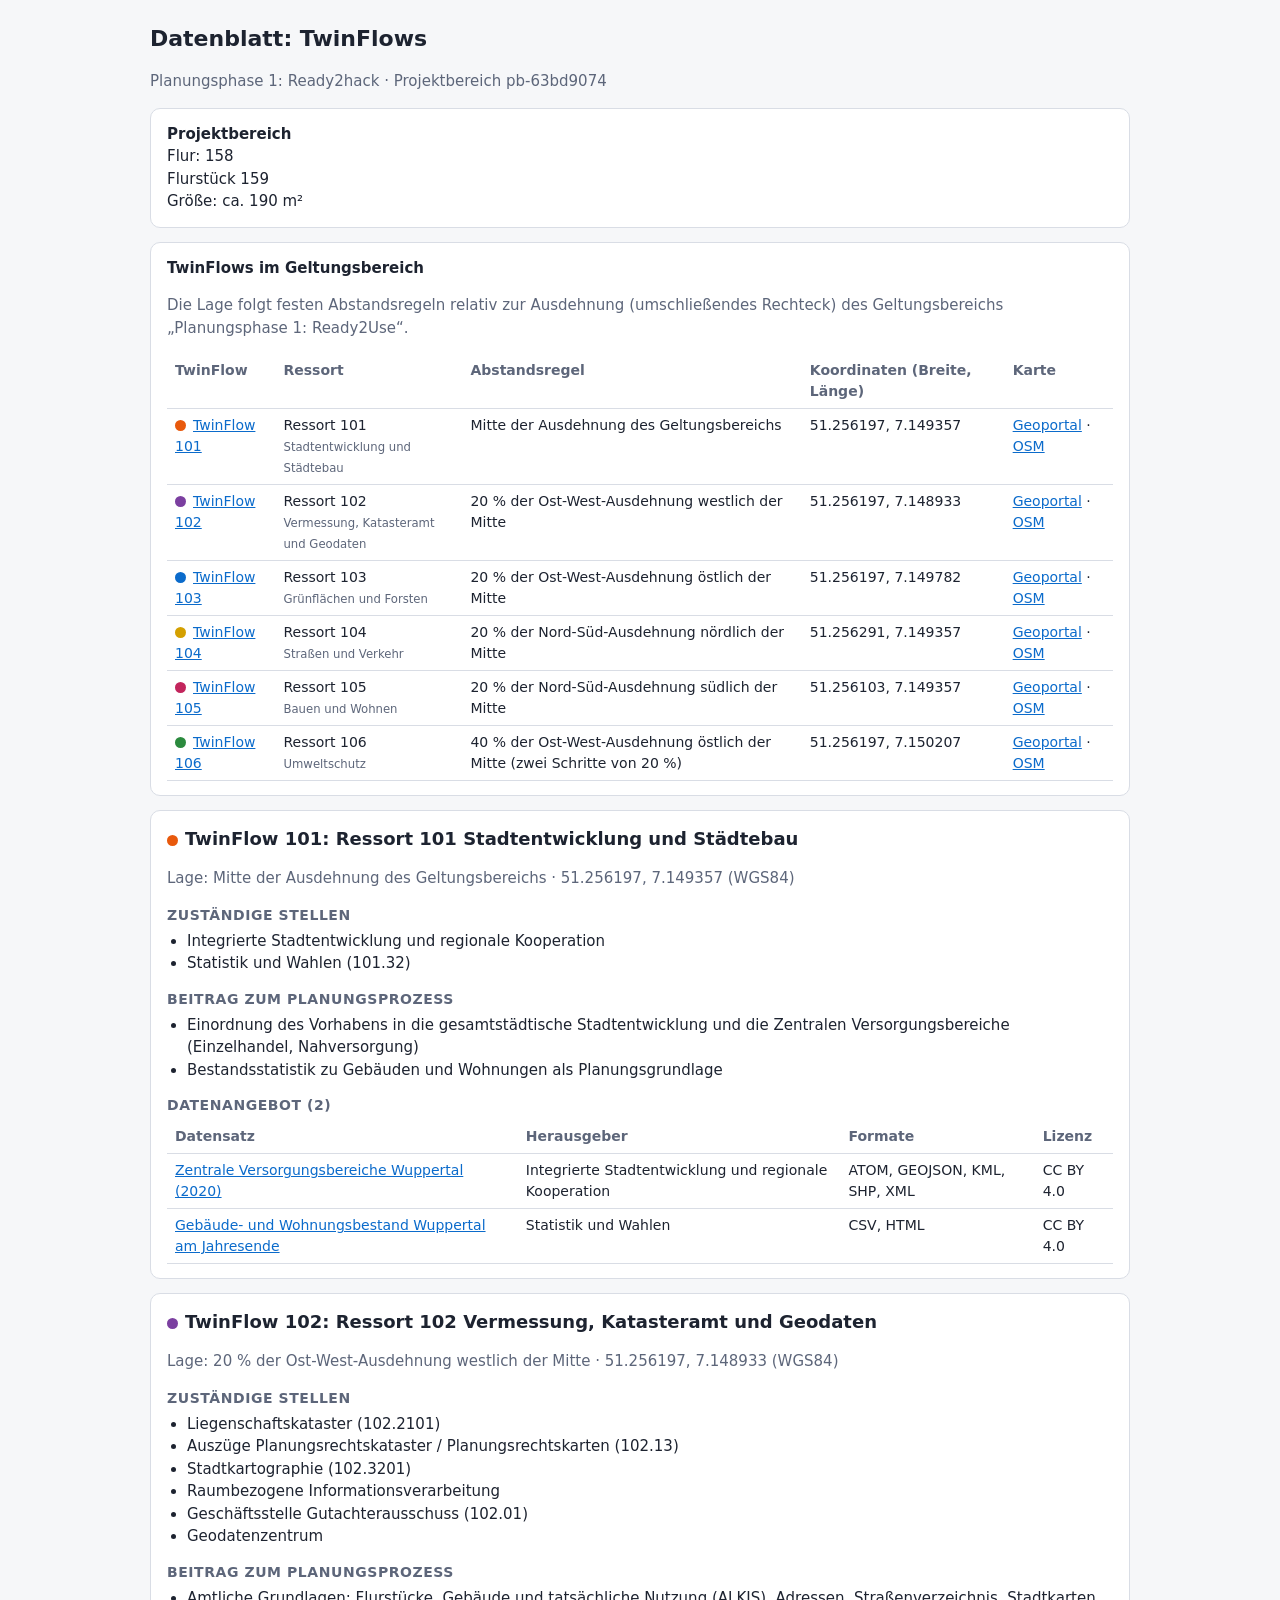
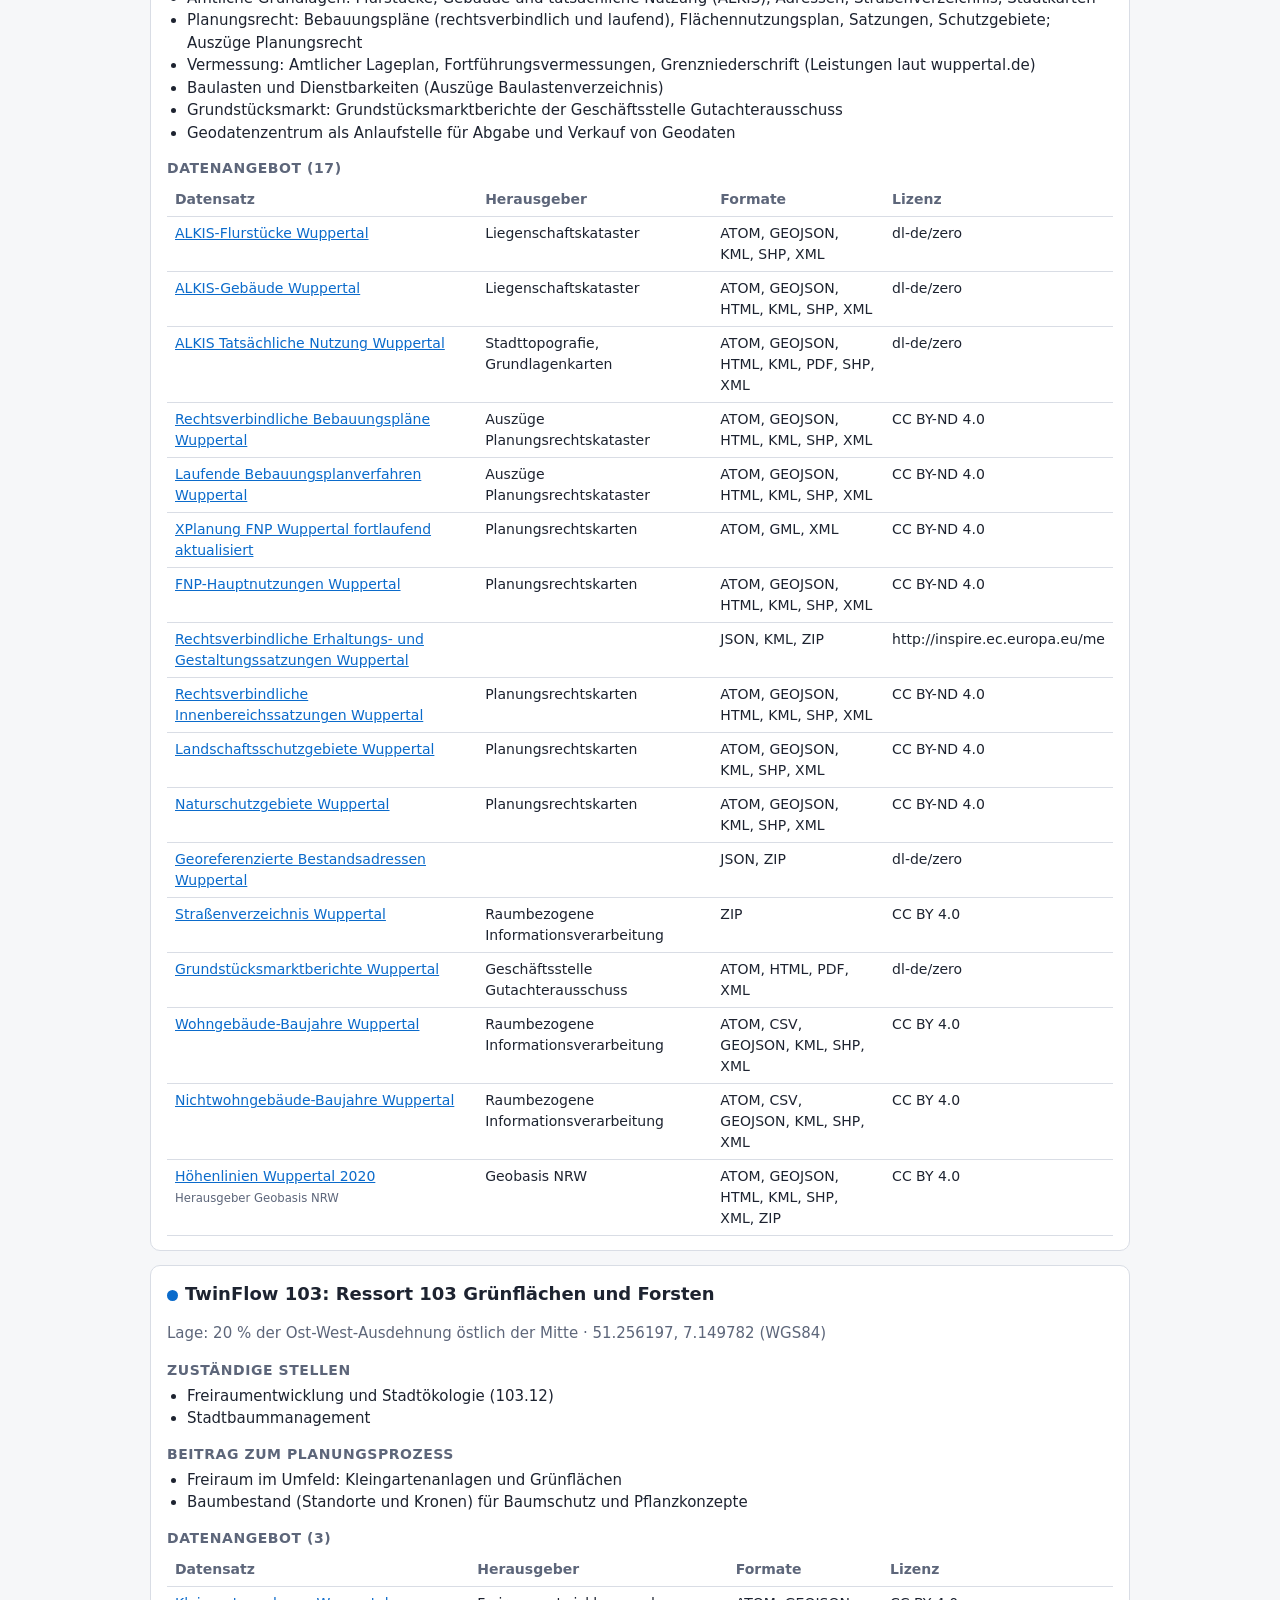
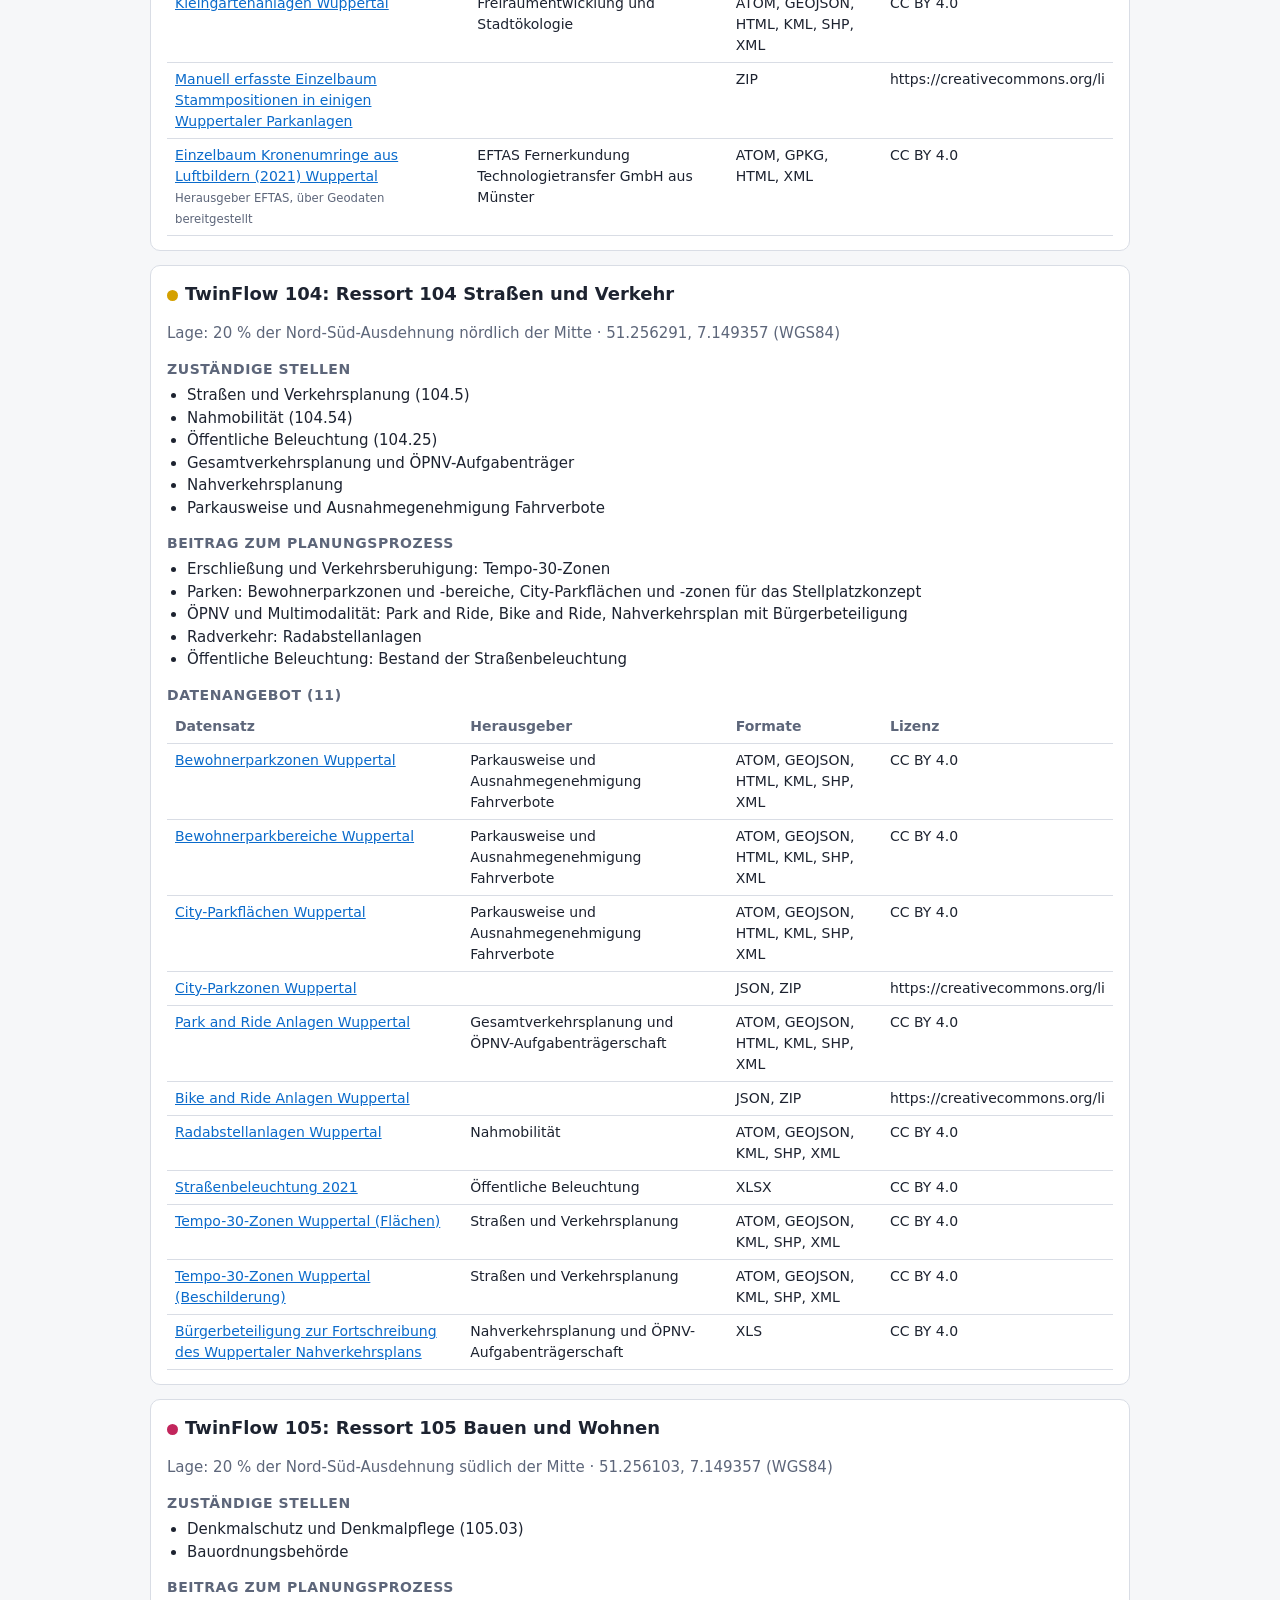
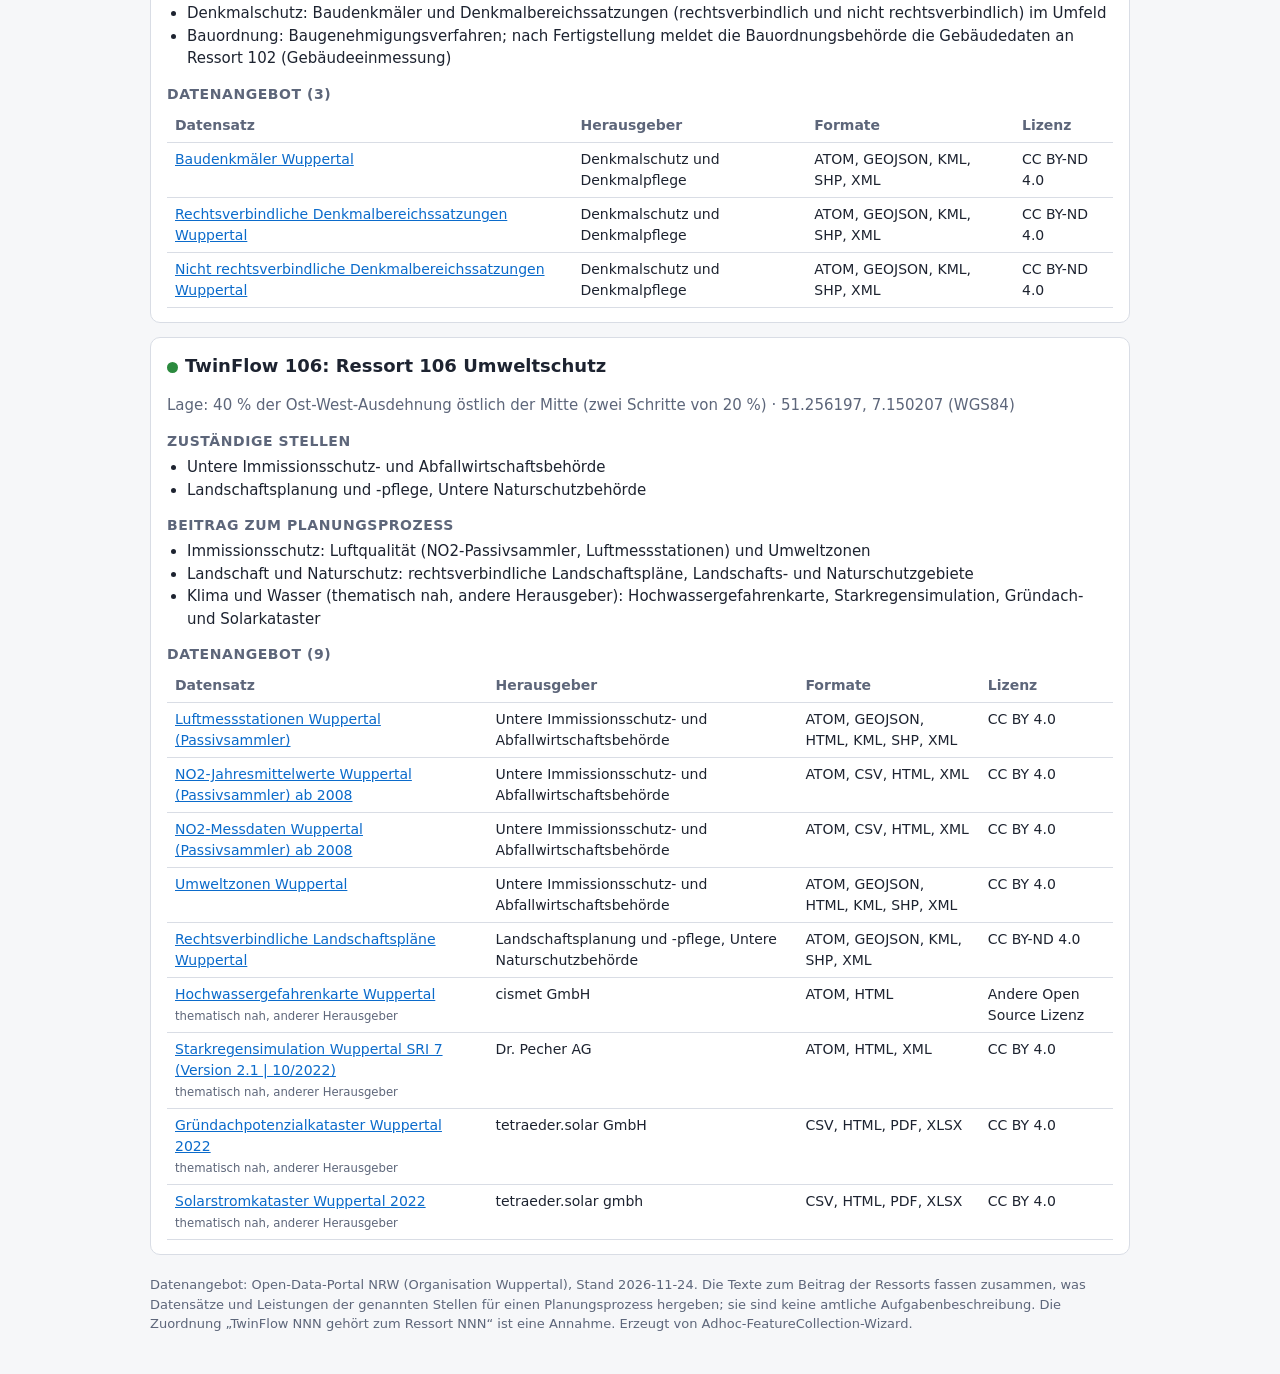
==== published/twinflow-datenblatt.html @ dcfb61fe "Publish Projektbereich (Planungsphase 0 + 1) – Test" ====
<!doctype html>
<html lang="de"><head><meta charset="utf-8"><meta name="viewport" content="width=device-width, initial-scale=1">
<title>Datenblatt TwinFlow</title>
<style>
:root{--bg:#f6f7f9;--fg:#1d2330;--muted:#5d667a;--card:#fff;--line:#d9dde5;--accent:#0b6bcb}
@media (prefers-color-scheme:dark){:root{--bg:#14171d;--fg:#e8ebf1;--muted:#9aa3b5;--card:#1d222b;--line:#2c3240;--accent:#4c9aff}}
body{margin:0;background:var(--bg);color:var(--fg);font:15px/1.5 system-ui,sans-serif}
main{max-width:980px;margin:0 auto;padding:18px 16px 40px}
h1{font-size:22px;margin:.2em 0}h2{font-size:18px;margin:0 0 4px}h3{font-size:14px;margin:14px 0 4px;color:var(--muted);text-transform:uppercase;letter-spacing:.04em}
a{color:var(--accent)}section,.card{background:var(--card);border:1px solid var(--line);border-radius:10px;padding:14px 16px;margin:14px 0}
table{border-collapse:collapse;width:100%}th,td{text-align:left;vertical-align:top;padding:6px 8px;border-bottom:1px solid var(--line);font-size:14px}
th{color:var(--muted);font-weight:600}.num{font-variant-numeric:tabular-nums;white-space:nowrap}.meta,small{color:var(--muted)}
.dot{display:inline-block;width:11px;height:11px;border-radius:50%;margin-right:7px;vertical-align:-1px}
ul{margin:4px 0;padding-left:20px}footer{color:var(--muted);font-size:13px;margin-top:20px}
@media print{body{background:#fff;color:#000}section,.card{break-inside:avoid}}
</style></head><body><main>
<h1>Datenblatt: TwinFlows</h1>
<p class="meta">Planungsphase 1: Ready2hack · Projektbereich pb-63bd9074</p>
<div class="card"><b>Projektbereich</b><br>Flur: 158<br>Flurstück 159<br>Größe: ca. 190 m²</div>
<div class="card"><b>TwinFlows im Geltungsbereich</b>
<p class="meta">Die Lage folgt festen Abstandsregeln relativ zur Ausdehnung (umschließendes Rechteck) des Geltungsbereichs „Planungsphase 1: Ready2Use“.</p>
<div style="overflow:auto"><table><thead><tr><th>TwinFlow</th><th>Ressort</th><th>Abstandsregel</th><th>Koordinaten (Breite, Länge)</th><th>Karte</th></tr></thead><tbody>
      <tr><td><span class="dot" style="background:#e8590c"></span><a href="#twinflow-101">TwinFlow 101</a></td>
      <td>Ressort 101<br><small>Stadtentwicklung und Städtebau</small></td><td>Mitte der Ausdehnung des Geltungsbereichs</td>
      <td class="num">51.256197, 7.149357</td>
      <td><a href="https://digital-twin-wuppertal-live.github.io/geoportal/#/?lat=51.256197&lng=7.149357&zoom=20">Geoportal</a> · <a href="https://www.openstreetmap.org/?mlat=51.256197&mlon=7.149357#map=19/51.256197/7.149357">OSM</a></td></tr>
      <tr><td><span class="dot" style="background:#7b3fa0"></span><a href="#twinflow-102">TwinFlow 102</a></td>
      <td>Ressort 102<br><small>Vermessung, Katasteramt und Geodaten</small></td><td>20 % der Ost-West-Ausdehnung westlich der Mitte</td>
      <td class="num">51.256197, 7.148933</td>
      <td><a href="https://digital-twin-wuppertal-live.github.io/geoportal/#/?lat=51.256197&lng=7.148933&zoom=20">Geoportal</a> · <a href="https://www.openstreetmap.org/?mlat=51.256197&mlon=7.148933#map=19/51.256197/7.148933">OSM</a></td></tr>
      <tr><td><span class="dot" style="background:#0b6bcb"></span><a href="#twinflow-103">TwinFlow 103</a></td>
      <td>Ressort 103<br><small>Grünflächen und Forsten</small></td><td>20 % der Ost-West-Ausdehnung östlich der Mitte</td>
      <td class="num">51.256197, 7.149782</td>
      <td><a href="https://digital-twin-wuppertal-live.github.io/geoportal/#/?lat=51.256197&lng=7.149782&zoom=20">Geoportal</a> · <a href="https://www.openstreetmap.org/?mlat=51.256197&mlon=7.149782#map=19/51.256197/7.149782">OSM</a></td></tr>
      <tr><td><span class="dot" style="background:#d4a000"></span><a href="#twinflow-104">TwinFlow 104</a></td>
      <td>Ressort 104<br><small>Straßen und Verkehr</small></td><td>20 % der Nord-Süd-Ausdehnung nördlich der Mitte</td>
      <td class="num">51.256291, 7.149357</td>
      <td><a href="https://digital-twin-wuppertal-live.github.io/geoportal/#/?lat=51.256291&lng=7.149357&zoom=20">Geoportal</a> · <a href="https://www.openstreetmap.org/?mlat=51.256291&mlon=7.149357#map=19/51.256291/7.149357">OSM</a></td></tr>
      <tr><td><span class="dot" style="background:#c2255c"></span><a href="#twinflow-105">TwinFlow 105</a></td>
      <td>Ressort 105<br><small>Bauen und Wohnen</small></td><td>20 % der Nord-Süd-Ausdehnung südlich der Mitte</td>
      <td class="num">51.256103, 7.149357</td>
      <td><a href="https://digital-twin-wuppertal-live.github.io/geoportal/#/?lat=51.256103&lng=7.149357&zoom=20">Geoportal</a> · <a href="https://www.openstreetmap.org/?mlat=51.256103&mlon=7.149357#map=19/51.256103/7.149357">OSM</a></td></tr>
      <tr><td><span class="dot" style="background:#2b8a3e"></span><a href="#twinflow-106">TwinFlow 106</a></td>
      <td>Ressort 106<br><small>Umweltschutz</small></td><td>40 % der Ost-West-Ausdehnung östlich der Mitte (zwei Schritte von 20 %)</td>
      <td class="num">51.256197, 7.150207</td>
      <td><a href="https://digital-twin-wuppertal-live.github.io/geoportal/#/?lat=51.256197&lng=7.150207&zoom=20">Geoportal</a> · <a href="https://www.openstreetmap.org/?mlat=51.256197&mlon=7.150207#map=19/51.256197/7.150207">OSM</a></td></tr></tbody></table></div></div>

      <section id="twinflow-101">
        <h2><span class="dot" style="background:#e8590c"></span>TwinFlow 101: Ressort 101 Stadtentwicklung und Städtebau</h2>
        <p class="meta">Lage: Mitte der Ausdehnung des Geltungsbereichs · 51.256197, 7.149357 (WGS84)</p>
        <h3>Zuständige Stellen</h3>
        <ul><li>Integrierte Stadtentwicklung und regionale Kooperation</li><li>Statistik und Wahlen (101.32)</li></ul>
        <h3>Beitrag zum Planungsprozess</h3>
        <ul><li>Einordnung des Vorhabens in die gesamtstädtische Stadtentwicklung und die Zentralen Versorgungsbereiche (Einzelhandel, Nahversorgung)</li><li>Bestandsstatistik zu Gebäuden und Wohnungen als Planungsgrundlage</li></ul>
        <h3>Datenangebot (2)</h3>
        <table class="daten"><thead><tr><th>Datensatz</th><th>Herausgeber</th><th>Formate</th><th>Lizenz</th></tr></thead><tbody>
          <tr><td><a href="https://ckan.open.nrw.de/dataset/zentrale-versorgungsbereiche-wuppertal-2020-w">Zentrale Versorgungsbereiche Wuppertal (2020)</a></td>
          <td>Integrierte Stadtentwicklung und regionale Kooperation</td><td>ATOM, GEOJSON, KML, SHP, XML</td><td>CC BY 4.0</td></tr>
          <tr><td><a href="https://ckan.open.nrw.de/dataset/gebaude-und-wohnungsbestand-wuppertal-am-jahresende-w">Gebäude- und Wohnungsbestand Wuppertal am Jahresende</a></td>
          <td>Statistik und Wahlen</td><td>CSV, HTML</td><td>CC BY 4.0</td></tr></tbody></table>
      </section>
      <section id="twinflow-102">
        <h2><span class="dot" style="background:#7b3fa0"></span>TwinFlow 102: Ressort 102 Vermessung, Katasteramt und Geodaten</h2>
        <p class="meta">Lage: 20 % der Ost-West-Ausdehnung westlich der Mitte · 51.256197, 7.148933 (WGS84)</p>
        <h3>Zuständige Stellen</h3>
        <ul><li>Liegenschaftskataster (102.2101)</li><li>Auszüge Planungsrechtskataster / Planungsrechtskarten (102.13)</li><li>Stadtkartographie (102.3201)</li><li>Raumbezogene Informationsverarbeitung</li><li>Geschäftsstelle Gutachterausschuss (102.01)</li><li>Geodatenzentrum</li></ul>
        <h3>Beitrag zum Planungsprozess</h3>
        <ul><li>Amtliche Grundlagen: Flurstücke, Gebäude und tatsächliche Nutzung (ALKIS), Adressen, Straßenverzeichnis, Stadtkarten</li><li>Planungsrecht: Bebauungspläne (rechtsverbindlich und laufend), Flächennutzungsplan, Satzungen, Schutzgebiete; Auszüge Planungsrecht</li><li>Vermessung: Amtlicher Lageplan, Fortführungsvermessungen, Grenzniederschrift (Leistungen laut wuppertal.de)</li><li>Baulasten und Dienstbarkeiten (Auszüge Baulastenverzeichnis)</li><li>Grundstücksmarkt: Grundstücksmarktberichte der Geschäftsstelle Gutachterausschuss</li><li>Geodatenzentrum als Anlaufstelle für Abgabe und Verkauf von Geodaten</li></ul>
        <h3>Datenangebot (17)</h3>
        <table class="daten"><thead><tr><th>Datensatz</th><th>Herausgeber</th><th>Formate</th><th>Lizenz</th></tr></thead><tbody>
          <tr><td><a href="https://ckan.open.nrw.de/dataset/alkis-flurstucke-wuppertal-w">ALKIS-Flurstücke Wuppertal</a></td>
          <td>Liegenschaftskataster</td><td>ATOM, GEOJSON, KML, SHP, XML</td><td>dl-de/zero</td></tr>
          <tr><td><a href="https://ckan.open.nrw.de/dataset/alkis-gebaude-wuppertal-w">ALKIS-Gebäude Wuppertal</a></td>
          <td>Liegenschaftskataster</td><td>ATOM, GEOJSON, HTML, KML, SHP, XML</td><td>dl-de/zero</td></tr>
          <tr><td><a href="https://ckan.open.nrw.de/dataset/alkis-tatsachliche-nutzung-wuppertal-w">ALKIS Tatsächliche Nutzung Wuppertal</a></td>
          <td>Stadttopografie, Grundlagenkarten</td><td>ATOM, GEOJSON, HTML, KML, PDF, SHP, XML</td><td>dl-de/zero</td></tr>
          <tr><td><a href="https://ckan.open.nrw.de/dataset/rechtsverbindliche-bebauungsplane-wuppertal-w">Rechtsverbindliche Bebauungspläne Wuppertal</a></td>
          <td>Auszüge Planungsrechtskataster</td><td>ATOM, GEOJSON, HTML, KML, SHP, XML</td><td>CC BY-ND 4.0</td></tr>
          <tr><td><a href="https://ckan.open.nrw.de/dataset/laufende-bebauungsplanverfahren-wuppertal-w">Laufende Bebauungsplanverfahren Wuppertal</a></td>
          <td>Auszüge Planungsrechtskataster</td><td>ATOM, GEOJSON, HTML, KML, SHP, XML</td><td>CC BY-ND 4.0</td></tr>
          <tr><td><a href="https://ckan.open.nrw.de/dataset/xplanung-fnp-wuppertal-fortlaufend-aktualisiert-w">XPlanung FNP Wuppertal fortlaufend aktualisiert</a></td>
          <td>Planungsrechtskarten</td><td>ATOM, GML, XML</td><td>CC BY-ND 4.0</td></tr>
          <tr><td><a href="https://ckan.open.nrw.de/dataset/fnp-hauptnutzungen-wuppertal-w">FNP-Hauptnutzungen Wuppertal</a></td>
          <td>Planungsrechtskarten</td><td>ATOM, GEOJSON, HTML, KML, SHP, XML</td><td>CC BY-ND 4.0</td></tr>
          <tr><td><a href="https://ckan.open.nrw.de/dataset/a0547842-2897-4f32-bdbc-2af4051c748b">Rechtsverbindliche Erhaltungs- und Gestaltungssatzungen Wuppertal</a></td>
          <td></td><td>JSON, KML, ZIP</td><td>http://inspire.ec.europa.eu/me</td></tr>
          <tr><td><a href="https://ckan.open.nrw.de/dataset/rechtsverbindliche-innenbereichssatzungen-wuppertal-w">Rechtsverbindliche Innenbereichssatzungen Wuppertal</a></td>
          <td>Planungsrechtskarten</td><td>ATOM, GEOJSON, HTML, KML, SHP, XML</td><td>CC BY-ND 4.0</td></tr>
          <tr><td><a href="https://ckan.open.nrw.de/dataset/landschaftsschutzgebiete-wuppertal-w">Landschaftsschutzgebiete Wuppertal</a></td>
          <td>Planungsrechtskarten</td><td>ATOM, GEOJSON, KML, SHP, XML</td><td>CC BY-ND 4.0</td></tr>
          <tr><td><a href="https://ckan.open.nrw.de/dataset/naturschutzgebiete-wuppertal-w">Naturschutzgebiete Wuppertal</a></td>
          <td>Planungsrechtskarten</td><td>ATOM, GEOJSON, KML, SHP, XML</td><td>CC BY-ND 4.0</td></tr>
          <tr><td><a href="https://ckan.open.nrw.de/dataset/0c5cbdb0-4884-4e03-8553-8907ce06c6c2">Georeferenzierte Bestandsadressen Wuppertal</a></td>
          <td></td><td>JSON, ZIP</td><td>dl-de/zero</td></tr>
          <tr><td><a href="https://ckan.open.nrw.de/dataset/strassenverzeichnis-wuppertal-w">Straßenverzeichnis Wuppertal</a></td>
          <td>Raumbezogene Informationsverarbeitung</td><td>ZIP</td><td>CC BY 4.0</td></tr>
          <tr><td><a href="https://ckan.open.nrw.de/dataset/grundstucksmarktberichte-wuppertal-w">Grundstücksmarktberichte Wuppertal</a></td>
          <td>Geschäftsstelle Gutachterausschuss</td><td>ATOM, HTML, PDF, XML</td><td>dl-de/zero</td></tr>
          <tr><td><a href="https://ckan.open.nrw.de/dataset/wohngebaude-baujahre-wuppertal-w">Wohngebäude-Baujahre Wuppertal</a></td>
          <td>Raumbezogene Informationsverarbeitung</td><td>ATOM, CSV, GEOJSON, KML, SHP, XML</td><td>CC BY 4.0</td></tr>
          <tr><td><a href="https://ckan.open.nrw.de/dataset/nichtwohngebaude-baujahre-wuppertal-w">Nichtwohngebäude-Baujahre Wuppertal</a></td>
          <td>Raumbezogene Informationsverarbeitung</td><td>ATOM, CSV, GEOJSON, KML, SHP, XML</td><td>CC BY 4.0</td></tr>
          <tr><td><a href="https://ckan.open.nrw.de/dataset/hohenlinien-wuppertal-2020-w">Höhenlinien Wuppertal 2020</a><br><small>Herausgeber Geobasis NRW</small></td>
          <td>Geobasis NRW</td><td>ATOM, GEOJSON, HTML, KML, SHP, XML, ZIP</td><td>CC BY 4.0</td></tr></tbody></table>
      </section>
      <section id="twinflow-103">
        <h2><span class="dot" style="background:#0b6bcb"></span>TwinFlow 103: Ressort 103 Grünflächen und Forsten</h2>
        <p class="meta">Lage: 20 % der Ost-West-Ausdehnung östlich der Mitte · 51.256197, 7.149782 (WGS84)</p>
        <h3>Zuständige Stellen</h3>
        <ul><li>Freiraumentwicklung und Stadtökologie (103.12)</li><li>Stadtbaummanagement</li></ul>
        <h3>Beitrag zum Planungsprozess</h3>
        <ul><li>Freiraum im Umfeld: Kleingartenanlagen und Grünflächen</li><li>Baumbestand (Standorte und Kronen) für Baumschutz und Pflanzkonzepte</li></ul>
        <h3>Datenangebot (3)</h3>
        <table class="daten"><thead><tr><th>Datensatz</th><th>Herausgeber</th><th>Formate</th><th>Lizenz</th></tr></thead><tbody>
          <tr><td><a href="https://ckan.open.nrw.de/dataset/kleingartenanlagen-wuppertal-w">Kleingartenanlagen Wuppertal</a></td>
          <td>Freiraumentwicklung und Stadtökologie</td><td>ATOM, GEOJSON, HTML, KML, SHP, XML</td><td>CC BY 4.0</td></tr>
          <tr><td><a href="https://ckan.open.nrw.de/dataset/f7e70ca1-6b44-43e7-9aa3-e5f24122c8c9">Manuell erfasste Einzelbaum Stammpositionen in einigen Wuppertaler Parkanlagen</a></td>
          <td></td><td>ZIP</td><td>https://creativecommons.org/li</td></tr>
          <tr><td><a href="https://ckan.open.nrw.de/dataset/einzelbaum-kronenumringe-aus-luftbildern-2021-wuppertal-w">Einzelbaum Kronenumringe aus Luftbildern (2021) Wuppertal</a><br><small>Herausgeber EFTAS, über Geodaten bereitgestellt</small></td>
          <td>EFTAS Fernerkundung Technologietransfer GmbH aus Münster</td><td>ATOM, GPKG, HTML, XML</td><td>CC BY 4.0</td></tr></tbody></table>
      </section>
      <section id="twinflow-104">
        <h2><span class="dot" style="background:#d4a000"></span>TwinFlow 104: Ressort 104 Straßen und Verkehr</h2>
        <p class="meta">Lage: 20 % der Nord-Süd-Ausdehnung nördlich der Mitte · 51.256291, 7.149357 (WGS84)</p>
        <h3>Zuständige Stellen</h3>
        <ul><li>Straßen und Verkehrsplanung (104.5)</li><li>Nahmobilität (104.54)</li><li>Öffentliche Beleuchtung (104.25)</li><li>Gesamtverkehrsplanung und ÖPNV-Aufgabenträger</li><li>Nahverkehrsplanung</li><li>Parkausweise und Ausnahmegenehmigung Fahrverbote</li></ul>
        <h3>Beitrag zum Planungsprozess</h3>
        <ul><li>Erschließung und Verkehrsberuhigung: Tempo-30-Zonen</li><li>Parken: Bewohnerparkzonen und -bereiche, City-Parkflächen und -zonen für das Stellplatzkonzept</li><li>ÖPNV und Multimodalität: Park and Ride, Bike and Ride, Nahverkehrsplan mit Bürgerbeteiligung</li><li>Radverkehr: Radabstellanlagen</li><li>Öffentliche Beleuchtung: Bestand der Straßenbeleuchtung</li></ul>
        <h3>Datenangebot (11)</h3>
        <table class="daten"><thead><tr><th>Datensatz</th><th>Herausgeber</th><th>Formate</th><th>Lizenz</th></tr></thead><tbody>
          <tr><td><a href="https://ckan.open.nrw.de/dataset/bewohnerparkzonen-wuppertal-w">Bewohnerparkzonen Wuppertal</a></td>
          <td>Parkausweise und Ausnahmegenehmigung Fahrverbote</td><td>ATOM, GEOJSON, HTML, KML, SHP, XML</td><td>CC BY 4.0</td></tr>
          <tr><td><a href="https://ckan.open.nrw.de/dataset/bewohnerparkbereiche-wuppertal-w">Bewohnerparkbereiche Wuppertal</a></td>
          <td>Parkausweise und Ausnahmegenehmigung Fahrverbote</td><td>ATOM, GEOJSON, HTML, KML, SHP, XML</td><td>CC BY 4.0</td></tr>
          <tr><td><a href="https://ckan.open.nrw.de/dataset/city-parkflachen-wuppertal-w">City-Parkflächen Wuppertal</a></td>
          <td>Parkausweise und Ausnahmegenehmigung Fahrverbote</td><td>ATOM, GEOJSON, HTML, KML, SHP, XML</td><td>CC BY 4.0</td></tr>
          <tr><td><a href="https://ckan.open.nrw.de/dataset/62d58a38-d3cd-4d43-8624-cf61c0519c9a">City-Parkzonen Wuppertal</a></td>
          <td></td><td>JSON, ZIP</td><td>https://creativecommons.org/li</td></tr>
          <tr><td><a href="https://ckan.open.nrw.de/dataset/park-and-ride-anlagen-wuppertal-w">Park and Ride Anlagen Wuppertal</a></td>
          <td>Gesamtverkehrsplanung und ÖPNV-Aufgabenträgerschaft</td><td>ATOM, GEOJSON, HTML, KML, SHP, XML</td><td>CC BY 4.0</td></tr>
          <tr><td><a href="https://ckan.open.nrw.de/dataset/2202a8e0-69c8-40a7-a7f3-310bb87f3b96">Bike and Ride Anlagen Wuppertal</a></td>
          <td></td><td>JSON, ZIP</td><td>https://creativecommons.org/li</td></tr>
          <tr><td><a href="https://ckan.open.nrw.de/dataset/radabstellanlagen-wuppertal-w">Radabstellanlagen Wuppertal</a></td>
          <td>Nahmobilität</td><td>ATOM, GEOJSON, KML, SHP, XML</td><td>CC BY 4.0</td></tr>
          <tr><td><a href="https://ckan.open.nrw.de/dataset/strassenbeleuchtung-2021-w">Straßenbeleuchtung 2021</a></td>
          <td>Öffentliche Beleuchtung</td><td>XLSX</td><td>CC BY 4.0</td></tr>
          <tr><td><a href="https://ckan.open.nrw.de/dataset/tempo-30-zonen-wuppertal-flachen-w">Tempo-30-Zonen Wuppertal (Flächen)</a></td>
          <td>Straßen und Verkehrsplanung</td><td>ATOM, GEOJSON, KML, SHP, XML</td><td>CC BY 4.0</td></tr>
          <tr><td><a href="https://ckan.open.nrw.de/dataset/tempo-30-zonen-wuppertal-beschilderung-w">Tempo-30-Zonen Wuppertal (Beschilderung)</a></td>
          <td>Straßen und Verkehrsplanung</td><td>ATOM, GEOJSON, KML, SHP, XML</td><td>CC BY 4.0</td></tr>
          <tr><td><a href="https://ckan.open.nrw.de/dataset/burgerbeteiligung-zur-fortschreibung-des-wuppertaler-nahverkehrsplans-w">Bürgerbeteiligung zur Fortschreibung des Wuppertaler Nahverkehrsplans</a></td>
          <td>Nahverkehrsplanung und ÖPNV-Aufgabenträgerschaft</td><td>XLS</td><td>CC BY 4.0</td></tr></tbody></table>
      </section>
      <section id="twinflow-105">
        <h2><span class="dot" style="background:#c2255c"></span>TwinFlow 105: Ressort 105 Bauen und Wohnen</h2>
        <p class="meta">Lage: 20 % der Nord-Süd-Ausdehnung südlich der Mitte · 51.256103, 7.149357 (WGS84)</p>
        <h3>Zuständige Stellen</h3>
        <ul><li>Denkmalschutz und Denkmalpflege (105.03)</li><li>Bauordnungsbehörde</li></ul>
        <h3>Beitrag zum Planungsprozess</h3>
        <ul><li>Denkmalschutz: Baudenkmäler und Denkmalbereichssatzungen (rechtsverbindlich und nicht rechtsverbindlich) im Umfeld</li><li>Bauordnung: Baugenehmigungsverfahren; nach Fertigstellung meldet die Bauordnungsbehörde die Gebäudedaten an Ressort 102 (Gebäudeeinmessung)</li></ul>
        <h3>Datenangebot (3)</h3>
        <table class="daten"><thead><tr><th>Datensatz</th><th>Herausgeber</th><th>Formate</th><th>Lizenz</th></tr></thead><tbody>
          <tr><td><a href="https://ckan.open.nrw.de/dataset/baudenkmaler-wuppertal-w">Baudenkmäler Wuppertal</a></td>
          <td>Denkmalschutz und Denkmalpflege</td><td>ATOM, GEOJSON, KML, SHP, XML</td><td>CC BY-ND 4.0</td></tr>
          <tr><td><a href="https://ckan.open.nrw.de/dataset/rechtsverbindliche-denkmalbereichssatzungen-wuppertal-w">Rechtsverbindliche Denkmalbereichssatzungen Wuppertal</a></td>
          <td>Denkmalschutz und Denkmalpflege</td><td>ATOM, GEOJSON, KML, SHP, XML</td><td>CC BY-ND 4.0</td></tr>
          <tr><td><a href="https://ckan.open.nrw.de/dataset/nicht-rechtsverbindliche-denkmalbereichssatzungen-wuppertal-w">Nicht rechtsverbindliche Denkmalbereichssatzungen Wuppertal</a></td>
          <td>Denkmalschutz und Denkmalpflege</td><td>ATOM, GEOJSON, KML, SHP, XML</td><td>CC BY-ND 4.0</td></tr></tbody></table>
      </section>
      <section id="twinflow-106">
        <h2><span class="dot" style="background:#2b8a3e"></span>TwinFlow 106: Ressort 106 Umweltschutz</h2>
        <p class="meta">Lage: 40 % der Ost-West-Ausdehnung östlich der Mitte (zwei Schritte von 20 %) · 51.256197, 7.150207 (WGS84)</p>
        <h3>Zuständige Stellen</h3>
        <ul><li>Untere Immissionsschutz- und Abfallwirtschaftsbehörde</li><li>Landschaftsplanung und -pflege, Untere Naturschutzbehörde</li></ul>
        <h3>Beitrag zum Planungsprozess</h3>
        <ul><li>Immissionsschutz: Luftqualität (NO2-Passivsammler, Luftmessstationen) und Umweltzonen</li><li>Landschaft und Naturschutz: rechtsverbindliche Landschaftspläne, Landschafts- und Naturschutzgebiete</li><li>Klima und Wasser (thematisch nah, andere Herausgeber): Hochwassergefahrenkarte, Starkregensimulation, Gründach- und Solarkataster</li></ul>
        <h3>Datenangebot (9)</h3>
        <table class="daten"><thead><tr><th>Datensatz</th><th>Herausgeber</th><th>Formate</th><th>Lizenz</th></tr></thead><tbody>
          <tr><td><a href="https://ckan.open.nrw.de/dataset/luftmessstationen-wuppertal-passivsammler-w">Luftmessstationen Wuppertal (Passivsammler)</a></td>
          <td>Untere Immissionsschutz- und Abfallwirtschaftsbehörde</td><td>ATOM, GEOJSON, HTML, KML, SHP, XML</td><td>CC BY 4.0</td></tr>
          <tr><td><a href="https://ckan.open.nrw.de/dataset/no2-jahresmittelwerte-wuppertal-passivsammler-ab-2008-w">NO2-Jahresmittelwerte Wuppertal (Passivsammler) ab 2008</a></td>
          <td>Untere Immissionsschutz- und Abfallwirtschaftsbehörde</td><td>ATOM, CSV, HTML, XML</td><td>CC BY 4.0</td></tr>
          <tr><td><a href="https://ckan.open.nrw.de/dataset/no2-messdaten-wuppertal-passivsammler-ab-2008-w">NO2-Messdaten Wuppertal (Passivsammler) ab 2008</a></td>
          <td>Untere Immissionsschutz- und Abfallwirtschaftsbehörde</td><td>ATOM, CSV, HTML, XML</td><td>CC BY 4.0</td></tr>
          <tr><td><a href="https://ckan.open.nrw.de/dataset/umweltzonen-wuppertal-w">Umweltzonen Wuppertal</a></td>
          <td>Untere Immissionsschutz- und Abfallwirtschaftsbehörde</td><td>ATOM, GEOJSON, HTML, KML, SHP, XML</td><td>CC BY 4.0</td></tr>
          <tr><td><a href="https://ckan.open.nrw.de/dataset/rechtsverbindliche-landschaftsplane-wuppertal-w">Rechtsverbindliche Landschaftspläne Wuppertal</a></td>
          <td>Landschaftsplanung und -pflege, Untere Naturschutzbehörde</td><td>ATOM, GEOJSON, KML, SHP, XML</td><td>CC BY-ND 4.0</td></tr>
          <tr><td><a href="https://ckan.open.nrw.de/dataset/hochwassergefahrenkarte-wuppertal-w">Hochwassergefahrenkarte Wuppertal</a><br><small>thematisch nah, anderer Herausgeber</small></td>
          <td>cismet GmbH</td><td>ATOM, HTML</td><td>Andere Open Source Lizenz</td></tr>
          <tr><td><a href="https://ckan.open.nrw.de/dataset/starkregensimulation-wuppertal-sri-7-version-2-1-10-2022-w">Starkregensimulation Wuppertal SRI 7 (Version 2.1 | 10/2022)</a><br><small>thematisch nah, anderer Herausgeber</small></td>
          <td>Dr. Pecher AG</td><td>ATOM, HTML, XML</td><td>CC BY 4.0</td></tr>
          <tr><td><a href="https://ckan.open.nrw.de/dataset/grundachpotenzialkataster-wuppertal-2022-w">Gründachpotenzialkataster Wuppertal 2022</a><br><small>thematisch nah, anderer Herausgeber</small></td>
          <td>tetraeder.solar GmbH</td><td>CSV, HTML, PDF, XLSX</td><td>CC BY 4.0</td></tr>
          <tr><td><a href="https://ckan.open.nrw.de/dataset/solarstromkataster-wuppertal-2022-w">Solarstromkataster Wuppertal 2022</a><br><small>thematisch nah, anderer Herausgeber</small></td>
          <td>tetraeder.solar gmbh</td><td>CSV, HTML, PDF, XLSX</td><td>CC BY 4.0</td></tr></tbody></table>
      </section>
<footer>Datenangebot: Open-Data-Portal NRW (Organisation Wuppertal), Stand 2026-11-24. Die Texte zum Beitrag der Ressorts fassen zusammen, was Datensätze und Leistungen der genannten Stellen für einen Planungsprozess hergeben; sie sind keine amtliche Aufgabenbeschreibung.
Die Zuordnung „TwinFlow NNN gehört zum Ressort NNN“ ist eine Annahme. Erzeugt von Adhoc-FeatureCollection-Wizard.</footer>
</main></body></html>
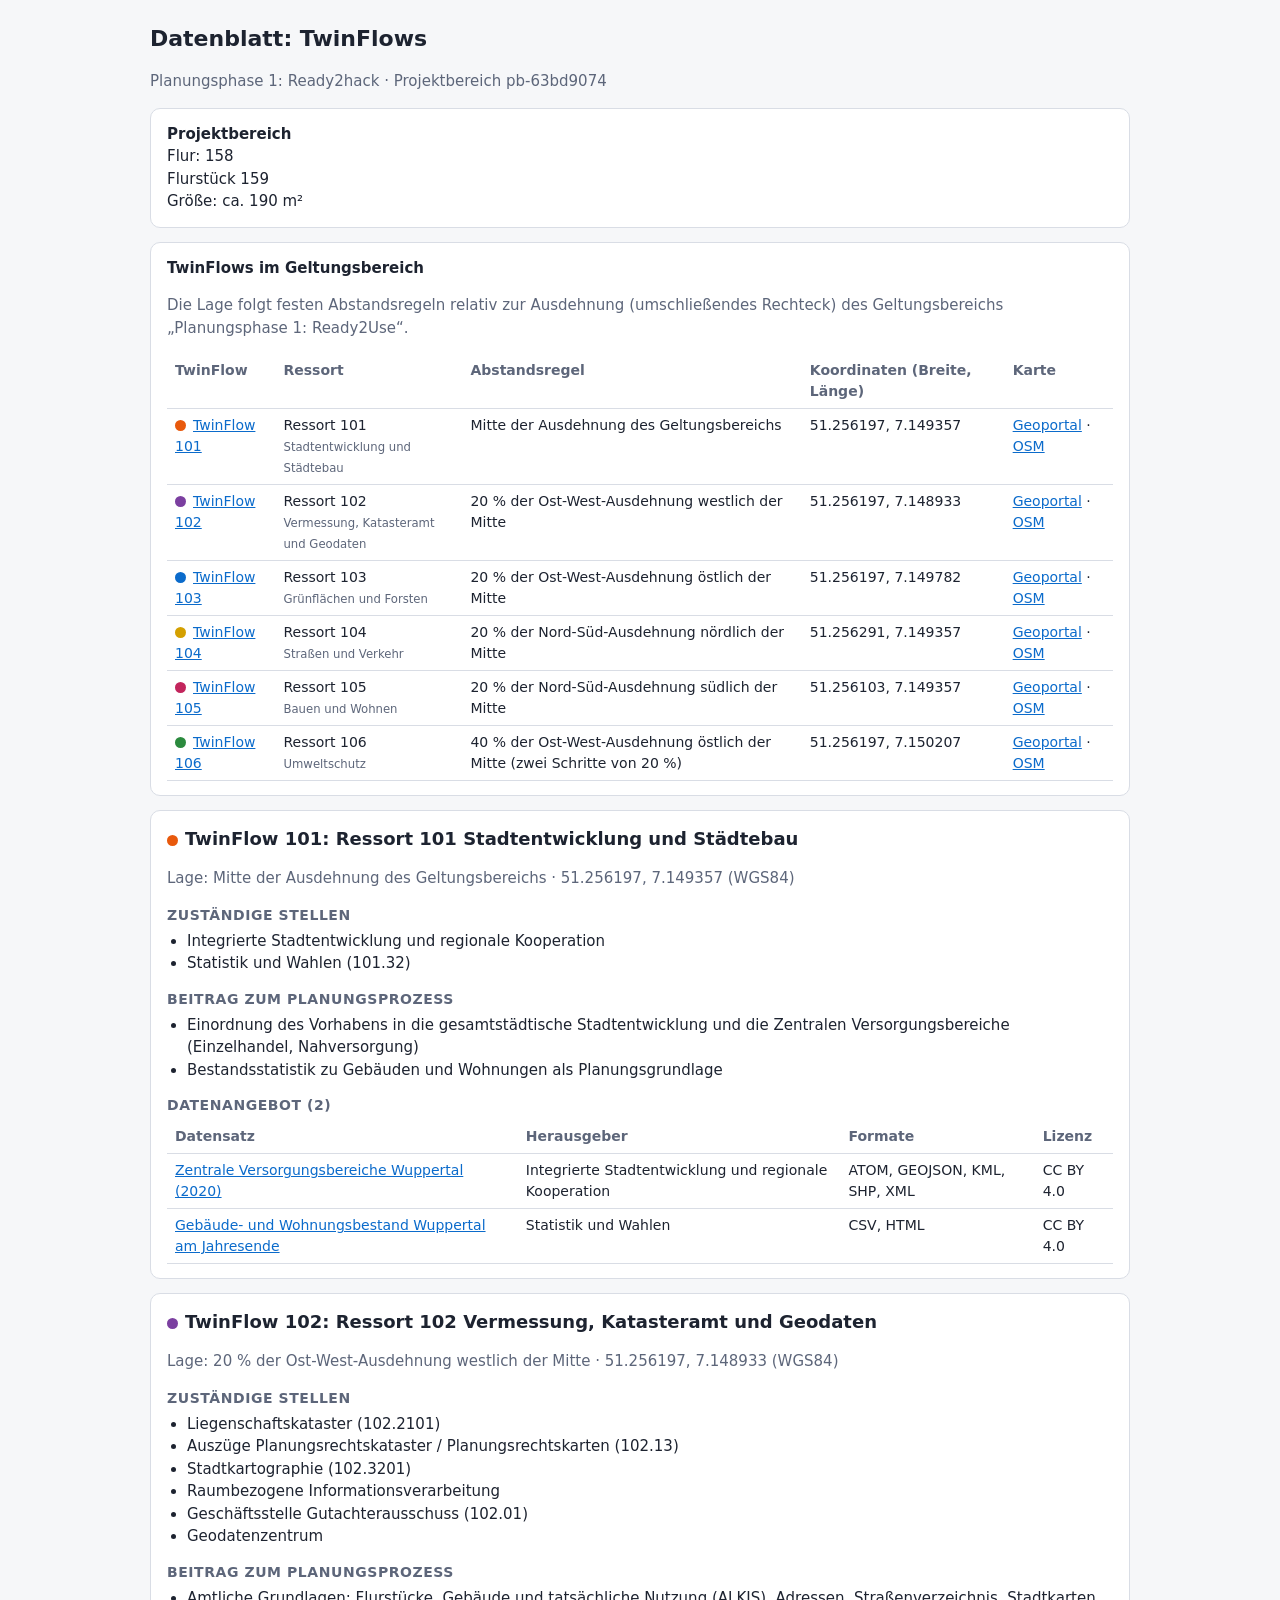
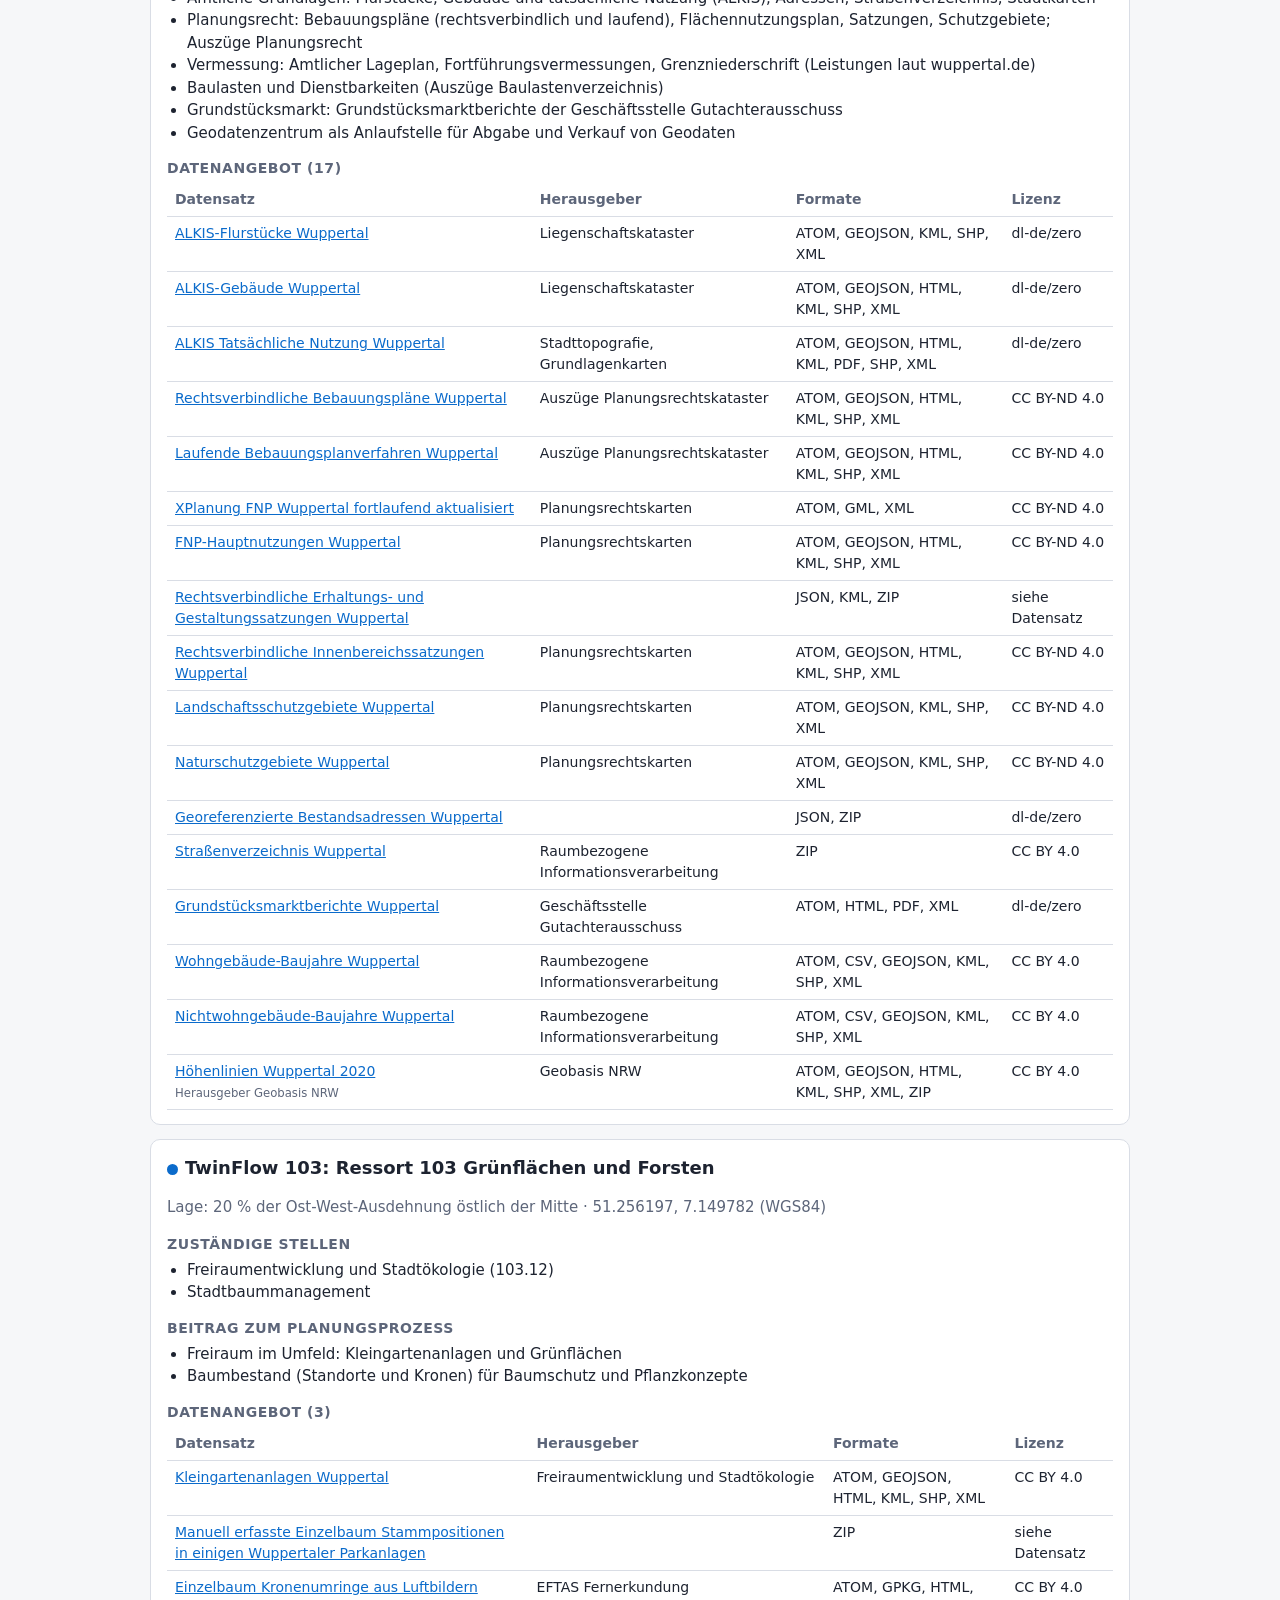
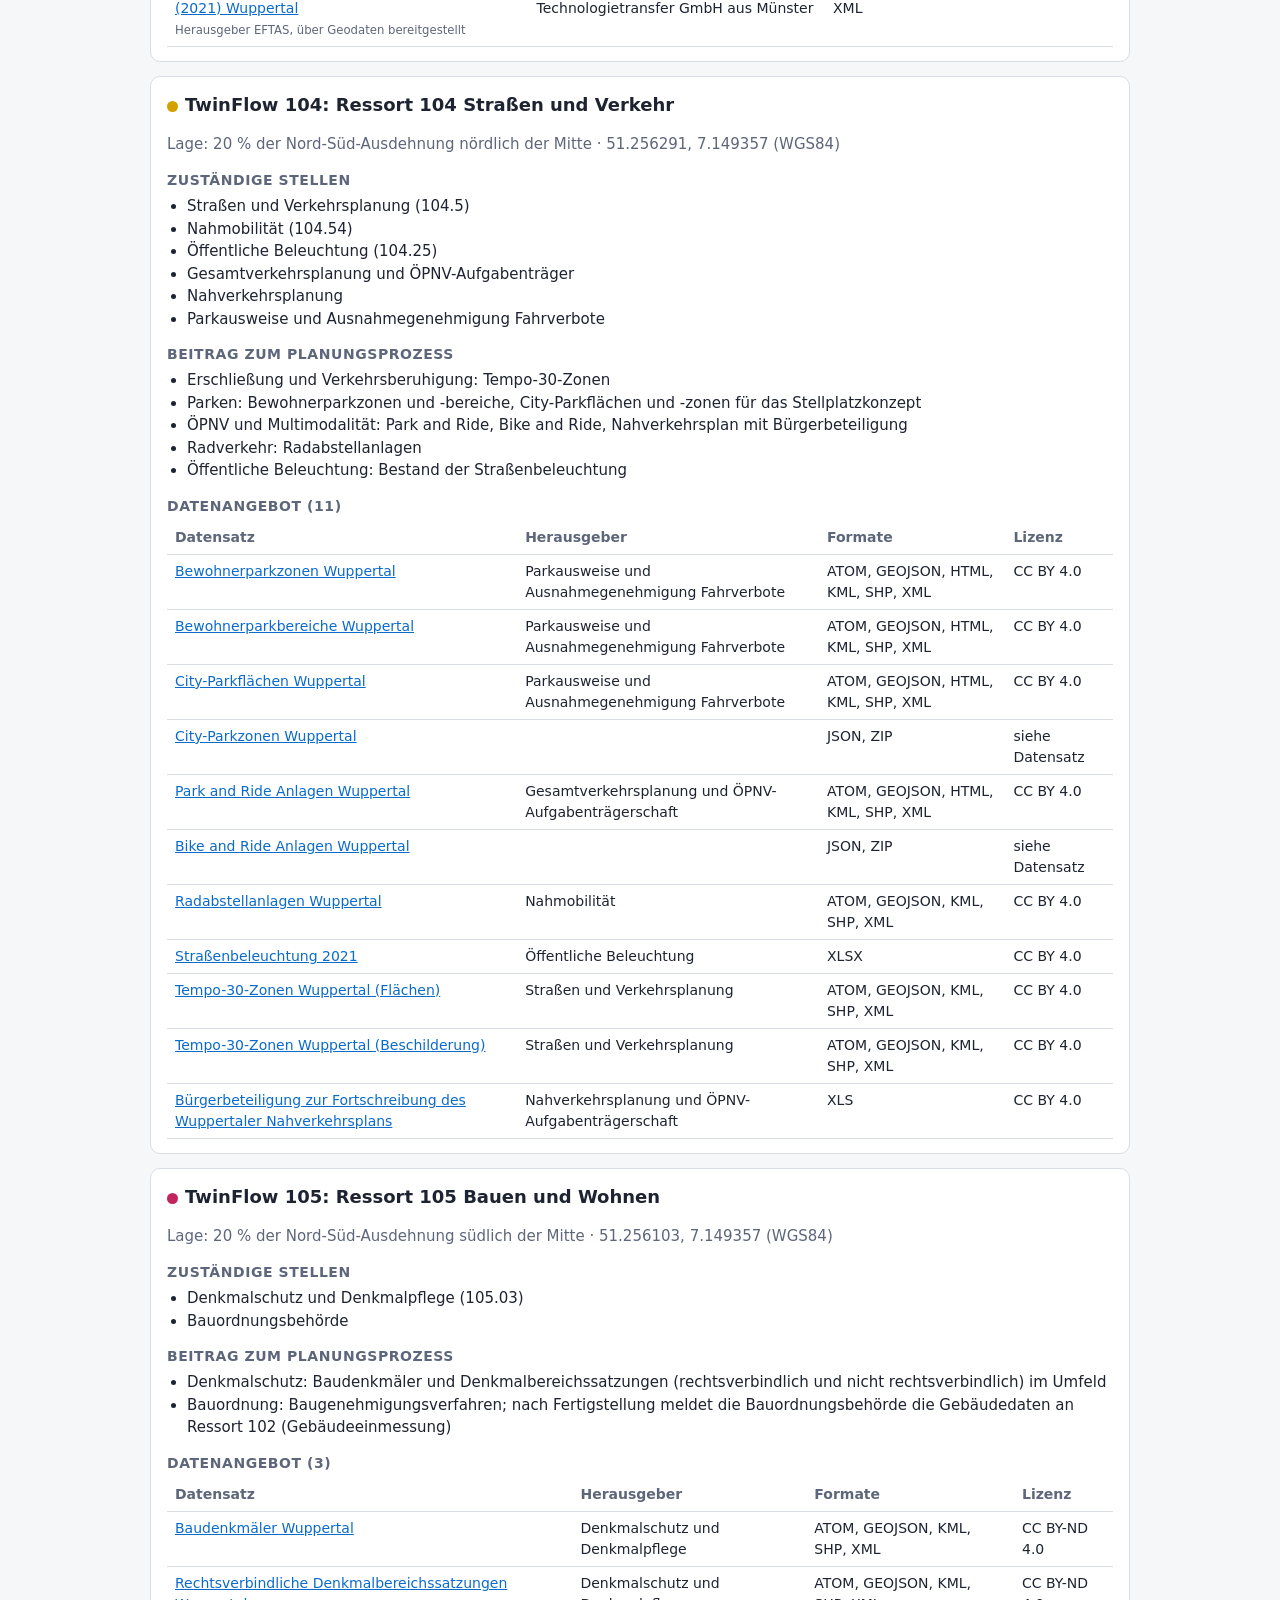
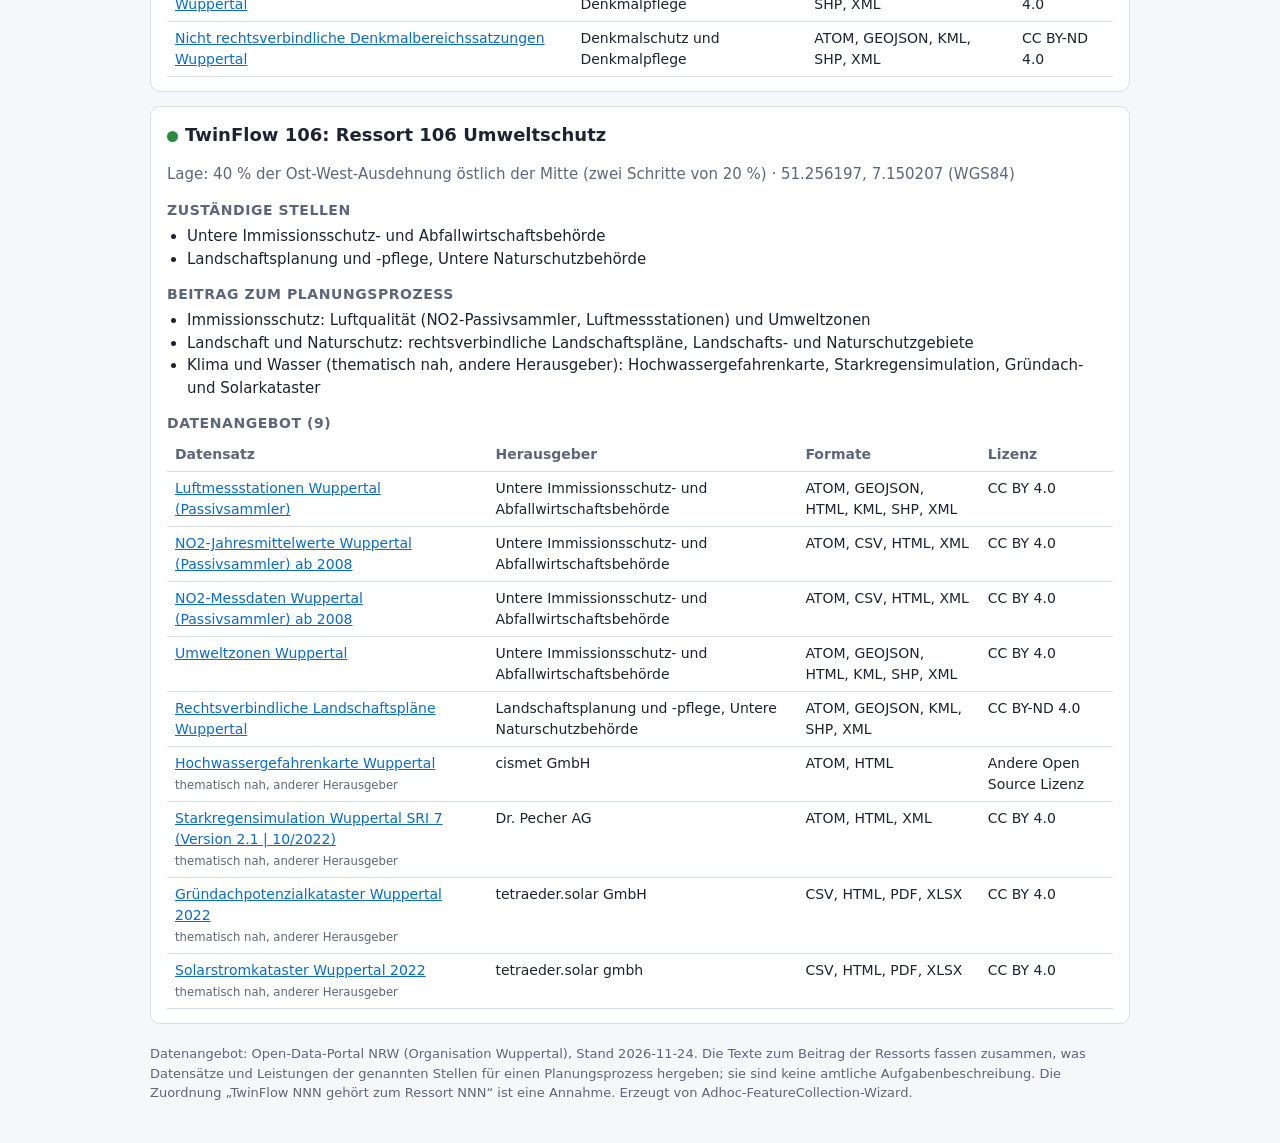
==== commit b4d1c5c0: "Publish Projektbereich (Planungsphase 0 + 1) – Test" ====
--- a/published/twinflow-datenblatt.html
+++ b/published/twinflow-datenblatt.html
@@ -83,7 +83,7 @@
           <tr><td><a href="https://ckan.open.nrw.de/dataset/fnp-hauptnutzungen-wuppertal-w">FNP-Hauptnutzungen Wuppertal</a></td>
           <td>Planungsrechtskarten</td><td>ATOM, GEOJSON, HTML, KML, SHP, XML</td><td>CC BY-ND 4.0</td></tr>
           <tr><td><a href="https://ckan.open.nrw.de/dataset/a0547842-2897-4f32-bdbc-2af4051c748b">Rechtsverbindliche Erhaltungs- und Gestaltungssatzungen Wuppertal</a></td>
-          <td></td><td>JSON, KML, ZIP</td><td>http://inspire.ec.europa.eu/me</td></tr>
+          <td></td><td>JSON, KML, ZIP</td><td>siehe Datensatz</td></tr>
           <tr><td><a href="https://ckan.open.nrw.de/dataset/rechtsverbindliche-innenbereichssatzungen-wuppertal-w">Rechtsverbindliche Innenbereichssatzungen Wuppertal</a></td>
           <td>Planungsrechtskarten</td><td>ATOM, GEOJSON, HTML, KML, SHP, XML</td><td>CC BY-ND 4.0</td></tr>
           <tr><td><a href="https://ckan.open.nrw.de/dataset/landschaftsschutzgebiete-wuppertal-w">Landschaftsschutzgebiete Wuppertal</a></td>
@@ -115,7 +115,7 @@
           <tr><td><a href="https://ckan.open.nrw.de/dataset/kleingartenanlagen-wuppertal-w">Kleingartenanlagen Wuppertal</a></td>
           <td>Freiraumentwicklung und Stadtökologie</td><td>ATOM, GEOJSON, HTML, KML, SHP, XML</td><td>CC BY 4.0</td></tr>
           <tr><td><a href="https://ckan.open.nrw.de/dataset/f7e70ca1-6b44-43e7-9aa3-e5f24122c8c9">Manuell erfasste Einzelbaum Stammpositionen in einigen Wuppertaler Parkanlagen</a></td>
-          <td></td><td>ZIP</td><td>https://creativecommons.org/li</td></tr>
+          <td></td><td>ZIP</td><td>siehe Datensatz</td></tr>
           <tr><td><a href="https://ckan.open.nrw.de/dataset/einzelbaum-kronenumringe-aus-luftbildern-2021-wuppertal-w">Einzelbaum Kronenumringe aus Luftbildern (2021) Wuppertal</a><br><small>Herausgeber EFTAS, über Geodaten bereitgestellt</small></td>
           <td>EFTAS Fernerkundung Technologietransfer GmbH aus Münster</td><td>ATOM, GPKG, HTML, XML</td><td>CC BY 4.0</td></tr></tbody></table>
       </section>
@@ -135,11 +135,11 @@
           <tr><td><a href="https://ckan.open.nrw.de/dataset/city-parkflachen-wuppertal-w">City-Parkflächen Wuppertal</a></td>
           <td>Parkausweise und Ausnahmegenehmigung Fahrverbote</td><td>ATOM, GEOJSON, HTML, KML, SHP, XML</td><td>CC BY 4.0</td></tr>
           <tr><td><a href="https://ckan.open.nrw.de/dataset/62d58a38-d3cd-4d43-8624-cf61c0519c9a">City-Parkzonen Wuppertal</a></td>
-          <td></td><td>JSON, ZIP</td><td>https://creativecommons.org/li</td></tr>
+          <td></td><td>JSON, ZIP</td><td>siehe Datensatz</td></tr>
           <tr><td><a href="https://ckan.open.nrw.de/dataset/park-and-ride-anlagen-wuppertal-w">Park and Ride Anlagen Wuppertal</a></td>
           <td>Gesamtverkehrsplanung und ÖPNV-Aufgabenträgerschaft</td><td>ATOM, GEOJSON, HTML, KML, SHP, XML</td><td>CC BY 4.0</td></tr>
           <tr><td><a href="https://ckan.open.nrw.de/dataset/2202a8e0-69c8-40a7-a7f3-310bb87f3b96">Bike and Ride Anlagen Wuppertal</a></td>
-          <td></td><td>JSON, ZIP</td><td>https://creativecommons.org/li</td></tr>
+          <td></td><td>JSON, ZIP</td><td>siehe Datensatz</td></tr>
           <tr><td><a href="https://ckan.open.nrw.de/dataset/radabstellanlagen-wuppertal-w">Radabstellanlagen Wuppertal</a></td>
           <td>Nahmobilität</td><td>ATOM, GEOJSON, KML, SHP, XML</td><td>CC BY 4.0</td></tr>
           <tr><td><a href="https://ckan.open.nrw.de/dataset/strassenbeleuchtung-2021-w">Straßenbeleuchtung 2021</a></td>
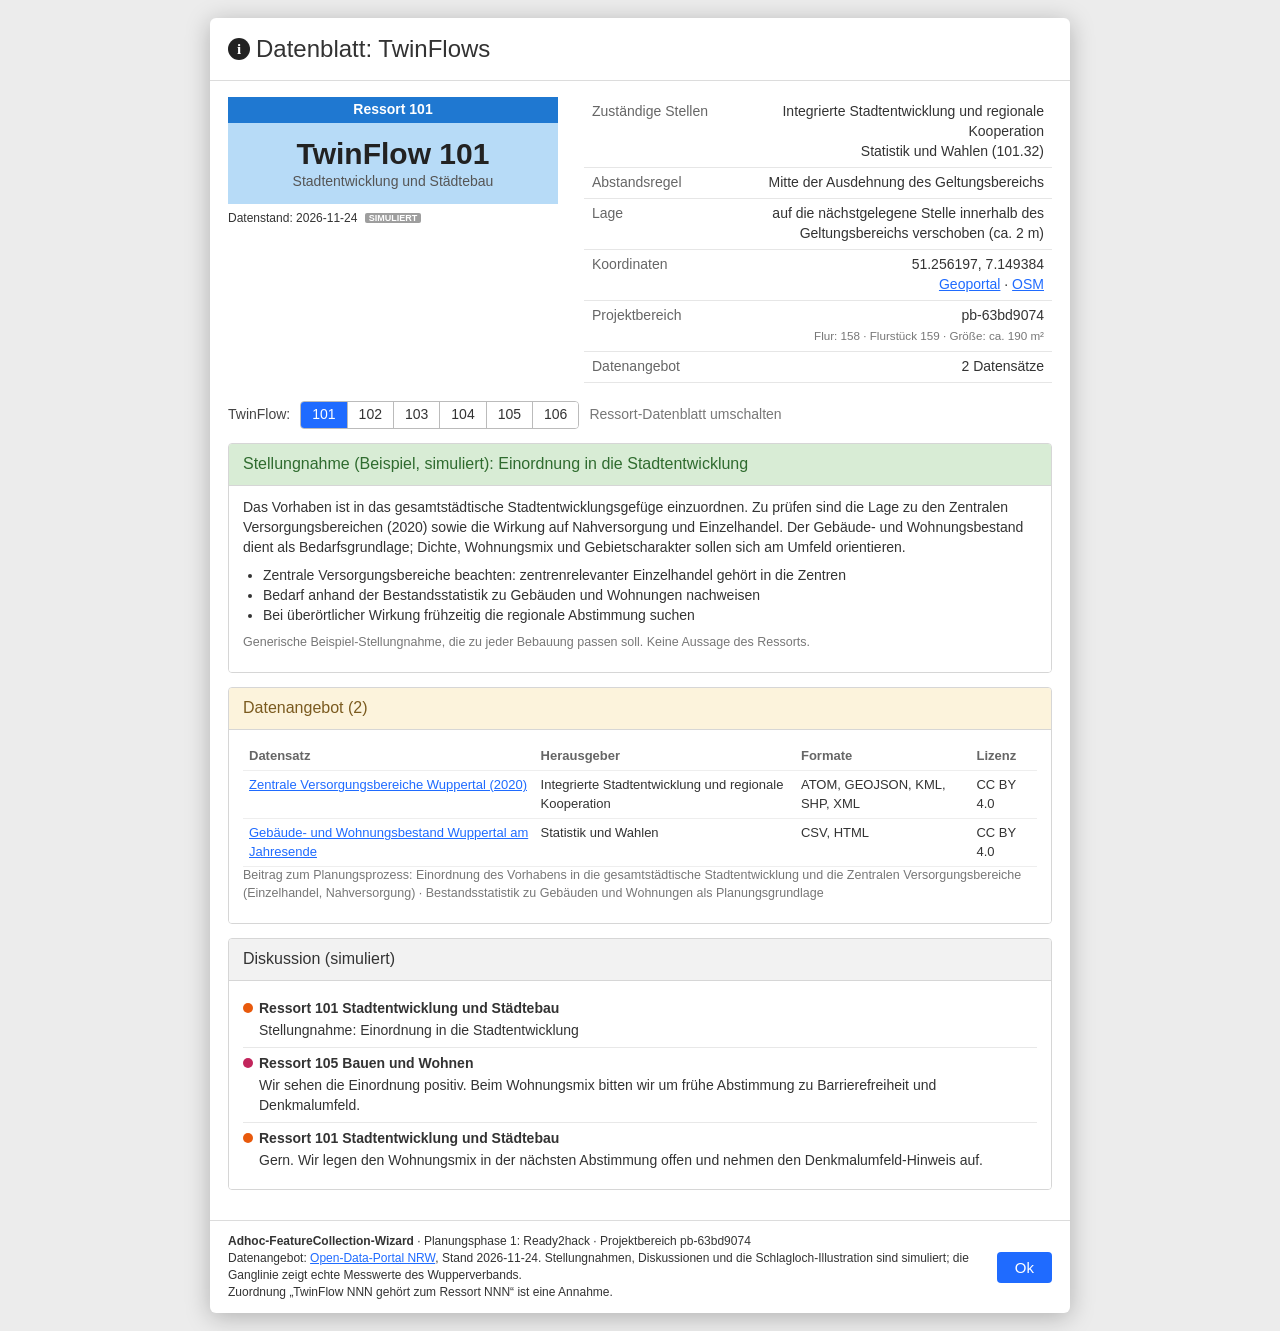
==== commit cba51d6c: "Datenblatt im carma-Stil, Stellungnahmen mit Diskussion, TwinFlows innerhalb des Geltungsbereichs, S" ====
--- a/published/twinflow-datenblatt.html
+++ b/published/twinflow-datenblatt.html
@@ -2,199 +2,230 @@
 <html lang="de"><head><meta charset="utf-8"><meta name="viewport" content="width=device-width, initial-scale=1">
 <title>Datenblatt TwinFlow</title>
 <style>
-:root{--bg:#f6f7f9;--fg:#1d2330;--muted:#5d667a;--card:#fff;--line:#d9dde5;--accent:#0b6bcb}
-@media (prefers-color-scheme:dark){:root{--bg:#14171d;--fg:#e8ebf1;--muted:#9aa3b5;--card:#1d222b;--line:#2c3240;--accent:#4c9aff}}
-body{margin:0;background:var(--bg);color:var(--fg);font:15px/1.5 system-ui,sans-serif}
-main{max-width:980px;margin:0 auto;padding:18px 16px 40px}
-h1{font-size:22px;margin:.2em 0}h2{font-size:18px;margin:0 0 4px}h3{font-size:14px;margin:14px 0 4px;color:var(--muted);text-transform:uppercase;letter-spacing:.04em}
-a{color:var(--accent)}section,.card{background:var(--card);border:1px solid var(--line);border-radius:10px;padding:14px 16px;margin:14px 0}
-table{border-collapse:collapse;width:100%}th,td{text-align:left;vertical-align:top;padding:6px 8px;border-bottom:1px solid var(--line);font-size:14px}
-th{color:var(--muted);font-weight:600}.num{font-variant-numeric:tabular-nums;white-space:nowrap}.meta,small{color:var(--muted)}
-.dot{display:inline-block;width:11px;height:11px;border-radius:50%;margin-right:7px;vertical-align:-1px}
-ul{margin:4px 0;padding-left:20px}footer{color:var(--muted);font-size:13px;margin-top:20px}
-@media print{body{background:#fff;color:#000}section,.card{break-inside:avoid}}
-</style></head><body><main>
-<h1>Datenblatt: TwinFlows</h1>
-<p class="meta">Planungsphase 1: Ready2hack · Projektbereich pb-63bd9074</p>
-<div class="card"><b>Projektbereich</b><br>Flur: 158<br>Flurstück 159<br>Größe: ca. 190 m²</div>
-<div class="card"><b>TwinFlows im Geltungsbereich</b>
-<p class="meta">Die Lage folgt festen Abstandsregeln relativ zur Ausdehnung (umschließendes Rechteck) des Geltungsbereichs „Planungsphase 1: Ready2Use“.</p>
-<div style="overflow:auto"><table><thead><tr><th>TwinFlow</th><th>Ressort</th><th>Abstandsregel</th><th>Koordinaten (Breite, Länge)</th><th>Karte</th></tr></thead><tbody>
-      <tr><td><span class="dot" style="background:#e8590c"></span><a href="#twinflow-101">TwinFlow 101</a></td>
-      <td>Ressort 101<br><small>Stadtentwicklung und Städtebau</small></td><td>Mitte der Ausdehnung des Geltungsbereichs</td>
-      <td class="num">51.256197, 7.149357</td>
-      <td><a href="https://digital-twin-wuppertal-live.github.io/geoportal/#/?lat=51.256197&lng=7.149357&zoom=20">Geoportal</a> · <a href="https://www.openstreetmap.org/?mlat=51.256197&mlon=7.149357#map=19/51.256197/7.149357">OSM</a></td></tr>
-      <tr><td><span class="dot" style="background:#7b3fa0"></span><a href="#twinflow-102">TwinFlow 102</a></td>
-      <td>Ressort 102<br><small>Vermessung, Katasteramt und Geodaten</small></td><td>20 % der Ost-West-Ausdehnung westlich der Mitte</td>
-      <td class="num">51.256197, 7.148933</td>
-      <td><a href="https://digital-twin-wuppertal-live.github.io/geoportal/#/?lat=51.256197&lng=7.148933&zoom=20">Geoportal</a> · <a href="https://www.openstreetmap.org/?mlat=51.256197&mlon=7.148933#map=19/51.256197/7.148933">OSM</a></td></tr>
-      <tr><td><span class="dot" style="background:#0b6bcb"></span><a href="#twinflow-103">TwinFlow 103</a></td>
-      <td>Ressort 103<br><small>Grünflächen und Forsten</small></td><td>20 % der Ost-West-Ausdehnung östlich der Mitte</td>
-      <td class="num">51.256197, 7.149782</td>
-      <td><a href="https://digital-twin-wuppertal-live.github.io/geoportal/#/?lat=51.256197&lng=7.149782&zoom=20">Geoportal</a> · <a href="https://www.openstreetmap.org/?mlat=51.256197&mlon=7.149782#map=19/51.256197/7.149782">OSM</a></td></tr>
-      <tr><td><span class="dot" style="background:#d4a000"></span><a href="#twinflow-104">TwinFlow 104</a></td>
-      <td>Ressort 104<br><small>Straßen und Verkehr</small></td><td>20 % der Nord-Süd-Ausdehnung nördlich der Mitte</td>
-      <td class="num">51.256291, 7.149357</td>
-      <td><a href="https://digital-twin-wuppertal-live.github.io/geoportal/#/?lat=51.256291&lng=7.149357&zoom=20">Geoportal</a> · <a href="https://www.openstreetmap.org/?mlat=51.256291&mlon=7.149357#map=19/51.256291/7.149357">OSM</a></td></tr>
-      <tr><td><span class="dot" style="background:#c2255c"></span><a href="#twinflow-105">TwinFlow 105</a></td>
-      <td>Ressort 105<br><small>Bauen und Wohnen</small></td><td>20 % der Nord-Süd-Ausdehnung südlich der Mitte</td>
-      <td class="num">51.256103, 7.149357</td>
-      <td><a href="https://digital-twin-wuppertal-live.github.io/geoportal/#/?lat=51.256103&lng=7.149357&zoom=20">Geoportal</a> · <a href="https://www.openstreetmap.org/?mlat=51.256103&mlon=7.149357#map=19/51.256103/7.149357">OSM</a></td></tr>
-      <tr><td><span class="dot" style="background:#2b8a3e"></span><a href="#twinflow-106">TwinFlow 106</a></td>
-      <td>Ressort 106<br><small>Umweltschutz</small></td><td>40 % der Ost-West-Ausdehnung östlich der Mitte (zwei Schritte von 20 %)</td>
-      <td class="num">51.256197, 7.150207</td>
-      <td><a href="https://digital-twin-wuppertal-live.github.io/geoportal/#/?lat=51.256197&lng=7.150207&zoom=20">Geoportal</a> · <a href="https://www.openstreetmap.org/?mlat=51.256197&mlon=7.150207#map=19/51.256197/7.150207">OSM</a></td></tr></tbody></table></div></div>
-
-      <section id="twinflow-101">
-        <h2><span class="dot" style="background:#e8590c"></span>TwinFlow 101: Ressort 101 Stadtentwicklung und Städtebau</h2>
-        <p class="meta">Lage: Mitte der Ausdehnung des Geltungsbereichs · 51.256197, 7.149357 (WGS84)</p>
-        <h3>Zuständige Stellen</h3>
-        <ul><li>Integrierte Stadtentwicklung und regionale Kooperation</li><li>Statistik und Wahlen (101.32)</li></ul>
-        <h3>Beitrag zum Planungsprozess</h3>
-        <ul><li>Einordnung des Vorhabens in die gesamtstädtische Stadtentwicklung und die Zentralen Versorgungsbereiche (Einzelhandel, Nahversorgung)</li><li>Bestandsstatistik zu Gebäuden und Wohnungen als Planungsgrundlage</li></ul>
-        <h3>Datenangebot (2)</h3>
-        <table class="daten"><thead><tr><th>Datensatz</th><th>Herausgeber</th><th>Formate</th><th>Lizenz</th></tr></thead><tbody>
-          <tr><td><a href="https://ckan.open.nrw.de/dataset/zentrale-versorgungsbereiche-wuppertal-2020-w">Zentrale Versorgungsbereiche Wuppertal (2020)</a></td>
-          <td>Integrierte Stadtentwicklung und regionale Kooperation</td><td>ATOM, GEOJSON, KML, SHP, XML</td><td>CC BY 4.0</td></tr>
-          <tr><td><a href="https://ckan.open.nrw.de/dataset/gebaude-und-wohnungsbestand-wuppertal-am-jahresende-w">Gebäude- und Wohnungsbestand Wuppertal am Jahresende</a></td>
-          <td>Statistik und Wahlen</td><td>CSV, HTML</td><td>CC BY 4.0</td></tr></tbody></table>
-      </section>
-      <section id="twinflow-102">
-        <h2><span class="dot" style="background:#7b3fa0"></span>TwinFlow 102: Ressort 102 Vermessung, Katasteramt und Geodaten</h2>
-        <p class="meta">Lage: 20 % der Ost-West-Ausdehnung westlich der Mitte · 51.256197, 7.148933 (WGS84)</p>
-        <h3>Zuständige Stellen</h3>
-        <ul><li>Liegenschaftskataster (102.2101)</li><li>Auszüge Planungsrechtskataster / Planungsrechtskarten (102.13)</li><li>Stadtkartographie (102.3201)</li><li>Raumbezogene Informationsverarbeitung</li><li>Geschäftsstelle Gutachterausschuss (102.01)</li><li>Geodatenzentrum</li></ul>
-        <h3>Beitrag zum Planungsprozess</h3>
-        <ul><li>Amtliche Grundlagen: Flurstücke, Gebäude und tatsächliche Nutzung (ALKIS), Adressen, Straßenverzeichnis, Stadtkarten</li><li>Planungsrecht: Bebauungspläne (rechtsverbindlich und laufend), Flächennutzungsplan, Satzungen, Schutzgebiete; Auszüge Planungsrecht</li><li>Vermessung: Amtlicher Lageplan, Fortführungsvermessungen, Grenzniederschrift (Leistungen laut wuppertal.de)</li><li>Baulasten und Dienstbarkeiten (Auszüge Baulastenverzeichnis)</li><li>Grundstücksmarkt: Grundstücksmarktberichte der Geschäftsstelle Gutachterausschuss</li><li>Geodatenzentrum als Anlaufstelle für Abgabe und Verkauf von Geodaten</li></ul>
-        <h3>Datenangebot (17)</h3>
-        <table class="daten"><thead><tr><th>Datensatz</th><th>Herausgeber</th><th>Formate</th><th>Lizenz</th></tr></thead><tbody>
-          <tr><td><a href="https://ckan.open.nrw.de/dataset/alkis-flurstucke-wuppertal-w">ALKIS-Flurstücke Wuppertal</a></td>
-          <td>Liegenschaftskataster</td><td>ATOM, GEOJSON, KML, SHP, XML</td><td>dl-de/zero</td></tr>
-          <tr><td><a href="https://ckan.open.nrw.de/dataset/alkis-gebaude-wuppertal-w">ALKIS-Gebäude Wuppertal</a></td>
-          <td>Liegenschaftskataster</td><td>ATOM, GEOJSON, HTML, KML, SHP, XML</td><td>dl-de/zero</td></tr>
-          <tr><td><a href="https://ckan.open.nrw.de/dataset/alkis-tatsachliche-nutzung-wuppertal-w">ALKIS Tatsächliche Nutzung Wuppertal</a></td>
-          <td>Stadttopografie, Grundlagenkarten</td><td>ATOM, GEOJSON, HTML, KML, PDF, SHP, XML</td><td>dl-de/zero</td></tr>
-          <tr><td><a href="https://ckan.open.nrw.de/dataset/rechtsverbindliche-bebauungsplane-wuppertal-w">Rechtsverbindliche Bebauungspläne Wuppertal</a></td>
-          <td>Auszüge Planungsrechtskataster</td><td>ATOM, GEOJSON, HTML, KML, SHP, XML</td><td>CC BY-ND 4.0</td></tr>
-          <tr><td><a href="https://ckan.open.nrw.de/dataset/laufende-bebauungsplanverfahren-wuppertal-w">Laufende Bebauungsplanverfahren Wuppertal</a></td>
-          <td>Auszüge Planungsrechtskataster</td><td>ATOM, GEOJSON, HTML, KML, SHP, XML</td><td>CC BY-ND 4.0</td></tr>
-          <tr><td><a href="https://ckan.open.nrw.de/dataset/xplanung-fnp-wuppertal-fortlaufend-aktualisiert-w">XPlanung FNP Wuppertal fortlaufend aktualisiert</a></td>
-          <td>Planungsrechtskarten</td><td>ATOM, GML, XML</td><td>CC BY-ND 4.0</td></tr>
-          <tr><td><a href="https://ckan.open.nrw.de/dataset/fnp-hauptnutzungen-wuppertal-w">FNP-Hauptnutzungen Wuppertal</a></td>
-          <td>Planungsrechtskarten</td><td>ATOM, GEOJSON, HTML, KML, SHP, XML</td><td>CC BY-ND 4.0</td></tr>
-          <tr><td><a href="https://ckan.open.nrw.de/dataset/a0547842-2897-4f32-bdbc-2af4051c748b">Rechtsverbindliche Erhaltungs- und Gestaltungssatzungen Wuppertal</a></td>
-          <td></td><td>JSON, KML, ZIP</td><td>siehe Datensatz</td></tr>
-          <tr><td><a href="https://ckan.open.nrw.de/dataset/rechtsverbindliche-innenbereichssatzungen-wuppertal-w">Rechtsverbindliche Innenbereichssatzungen Wuppertal</a></td>
-          <td>Planungsrechtskarten</td><td>ATOM, GEOJSON, HTML, KML, SHP, XML</td><td>CC BY-ND 4.0</td></tr>
-          <tr><td><a href="https://ckan.open.nrw.de/dataset/landschaftsschutzgebiete-wuppertal-w">Landschaftsschutzgebiete Wuppertal</a></td>
-          <td>Planungsrechtskarten</td><td>ATOM, GEOJSON, KML, SHP, XML</td><td>CC BY-ND 4.0</td></tr>
-          <tr><td><a href="https://ckan.open.nrw.de/dataset/naturschutzgebiete-wuppertal-w">Naturschutzgebiete Wuppertal</a></td>
-          <td>Planungsrechtskarten</td><td>ATOM, GEOJSON, KML, SHP, XML</td><td>CC BY-ND 4.0</td></tr>
-          <tr><td><a href="https://ckan.open.nrw.de/dataset/0c5cbdb0-4884-4e03-8553-8907ce06c6c2">Georeferenzierte Bestandsadressen Wuppertal</a></td>
-          <td></td><td>JSON, ZIP</td><td>dl-de/zero</td></tr>
-          <tr><td><a href="https://ckan.open.nrw.de/dataset/strassenverzeichnis-wuppertal-w">Straßenverzeichnis Wuppertal</a></td>
-          <td>Raumbezogene Informationsverarbeitung</td><td>ZIP</td><td>CC BY 4.0</td></tr>
-          <tr><td><a href="https://ckan.open.nrw.de/dataset/grundstucksmarktberichte-wuppertal-w">Grundstücksmarktberichte Wuppertal</a></td>
-          <td>Geschäftsstelle Gutachterausschuss</td><td>ATOM, HTML, PDF, XML</td><td>dl-de/zero</td></tr>
-          <tr><td><a href="https://ckan.open.nrw.de/dataset/wohngebaude-baujahre-wuppertal-w">Wohngebäude-Baujahre Wuppertal</a></td>
-          <td>Raumbezogene Informationsverarbeitung</td><td>ATOM, CSV, GEOJSON, KML, SHP, XML</td><td>CC BY 4.0</td></tr>
-          <tr><td><a href="https://ckan.open.nrw.de/dataset/nichtwohngebaude-baujahre-wuppertal-w">Nichtwohngebäude-Baujahre Wuppertal</a></td>
-          <td>Raumbezogene Informationsverarbeitung</td><td>ATOM, CSV, GEOJSON, KML, SHP, XML</td><td>CC BY 4.0</td></tr>
-          <tr><td><a href="https://ckan.open.nrw.de/dataset/hohenlinien-wuppertal-2020-w">Höhenlinien Wuppertal 2020</a><br><small>Herausgeber Geobasis NRW</small></td>
-          <td>Geobasis NRW</td><td>ATOM, GEOJSON, HTML, KML, SHP, XML, ZIP</td><td>CC BY 4.0</td></tr></tbody></table>
-      </section>
-      <section id="twinflow-103">
-        <h2><span class="dot" style="background:#0b6bcb"></span>TwinFlow 103: Ressort 103 Grünflächen und Forsten</h2>
-        <p class="meta">Lage: 20 % der Ost-West-Ausdehnung östlich der Mitte · 51.256197, 7.149782 (WGS84)</p>
-        <h3>Zuständige Stellen</h3>
-        <ul><li>Freiraumentwicklung und Stadtökologie (103.12)</li><li>Stadtbaummanagement</li></ul>
-        <h3>Beitrag zum Planungsprozess</h3>
-        <ul><li>Freiraum im Umfeld: Kleingartenanlagen und Grünflächen</li><li>Baumbestand (Standorte und Kronen) für Baumschutz und Pflanzkonzepte</li></ul>
-        <h3>Datenangebot (3)</h3>
-        <table class="daten"><thead><tr><th>Datensatz</th><th>Herausgeber</th><th>Formate</th><th>Lizenz</th></tr></thead><tbody>
-          <tr><td><a href="https://ckan.open.nrw.de/dataset/kleingartenanlagen-wuppertal-w">Kleingartenanlagen Wuppertal</a></td>
-          <td>Freiraumentwicklung und Stadtökologie</td><td>ATOM, GEOJSON, HTML, KML, SHP, XML</td><td>CC BY 4.0</td></tr>
-          <tr><td><a href="https://ckan.open.nrw.de/dataset/f7e70ca1-6b44-43e7-9aa3-e5f24122c8c9">Manuell erfasste Einzelbaum Stammpositionen in einigen Wuppertaler Parkanlagen</a></td>
-          <td></td><td>ZIP</td><td>siehe Datensatz</td></tr>
-          <tr><td><a href="https://ckan.open.nrw.de/dataset/einzelbaum-kronenumringe-aus-luftbildern-2021-wuppertal-w">Einzelbaum Kronenumringe aus Luftbildern (2021) Wuppertal</a><br><small>Herausgeber EFTAS, über Geodaten bereitgestellt</small></td>
-          <td>EFTAS Fernerkundung Technologietransfer GmbH aus Münster</td><td>ATOM, GPKG, HTML, XML</td><td>CC BY 4.0</td></tr></tbody></table>
-      </section>
-      <section id="twinflow-104">
-        <h2><span class="dot" style="background:#d4a000"></span>TwinFlow 104: Ressort 104 Straßen und Verkehr</h2>
-        <p class="meta">Lage: 20 % der Nord-Süd-Ausdehnung nördlich der Mitte · 51.256291, 7.149357 (WGS84)</p>
-        <h3>Zuständige Stellen</h3>
-        <ul><li>Straßen und Verkehrsplanung (104.5)</li><li>Nahmobilität (104.54)</li><li>Öffentliche Beleuchtung (104.25)</li><li>Gesamtverkehrsplanung und ÖPNV-Aufgabenträger</li><li>Nahverkehrsplanung</li><li>Parkausweise und Ausnahmegenehmigung Fahrverbote</li></ul>
-        <h3>Beitrag zum Planungsprozess</h3>
-        <ul><li>Erschließung und Verkehrsberuhigung: Tempo-30-Zonen</li><li>Parken: Bewohnerparkzonen und -bereiche, City-Parkflächen und -zonen für das Stellplatzkonzept</li><li>ÖPNV und Multimodalität: Park and Ride, Bike and Ride, Nahverkehrsplan mit Bürgerbeteiligung</li><li>Radverkehr: Radabstellanlagen</li><li>Öffentliche Beleuchtung: Bestand der Straßenbeleuchtung</li></ul>
-        <h3>Datenangebot (11)</h3>
-        <table class="daten"><thead><tr><th>Datensatz</th><th>Herausgeber</th><th>Formate</th><th>Lizenz</th></tr></thead><tbody>
-          <tr><td><a href="https://ckan.open.nrw.de/dataset/bewohnerparkzonen-wuppertal-w">Bewohnerparkzonen Wuppertal</a></td>
-          <td>Parkausweise und Ausnahmegenehmigung Fahrverbote</td><td>ATOM, GEOJSON, HTML, KML, SHP, XML</td><td>CC BY 4.0</td></tr>
-          <tr><td><a href="https://ckan.open.nrw.de/dataset/bewohnerparkbereiche-wuppertal-w">Bewohnerparkbereiche Wuppertal</a></td>
-          <td>Parkausweise und Ausnahmegenehmigung Fahrverbote</td><td>ATOM, GEOJSON, HTML, KML, SHP, XML</td><td>CC BY 4.0</td></tr>
-          <tr><td><a href="https://ckan.open.nrw.de/dataset/city-parkflachen-wuppertal-w">City-Parkflächen Wuppertal</a></td>
-          <td>Parkausweise und Ausnahmegenehmigung Fahrverbote</td><td>ATOM, GEOJSON, HTML, KML, SHP, XML</td><td>CC BY 4.0</td></tr>
-          <tr><td><a href="https://ckan.open.nrw.de/dataset/62d58a38-d3cd-4d43-8624-cf61c0519c9a">City-Parkzonen Wuppertal</a></td>
-          <td></td><td>JSON, ZIP</td><td>siehe Datensatz</td></tr>
-          <tr><td><a href="https://ckan.open.nrw.de/dataset/park-and-ride-anlagen-wuppertal-w">Park and Ride Anlagen Wuppertal</a></td>
-          <td>Gesamtverkehrsplanung und ÖPNV-Aufgabenträgerschaft</td><td>ATOM, GEOJSON, HTML, KML, SHP, XML</td><td>CC BY 4.0</td></tr>
-          <tr><td><a href="https://ckan.open.nrw.de/dataset/2202a8e0-69c8-40a7-a7f3-310bb87f3b96">Bike and Ride Anlagen Wuppertal</a></td>
-          <td></td><td>JSON, ZIP</td><td>siehe Datensatz</td></tr>
-          <tr><td><a href="https://ckan.open.nrw.de/dataset/radabstellanlagen-wuppertal-w">Radabstellanlagen Wuppertal</a></td>
-          <td>Nahmobilität</td><td>ATOM, GEOJSON, KML, SHP, XML</td><td>CC BY 4.0</td></tr>
-          <tr><td><a href="https://ckan.open.nrw.de/dataset/strassenbeleuchtung-2021-w">Straßenbeleuchtung 2021</a></td>
-          <td>Öffentliche Beleuchtung</td><td>XLSX</td><td>CC BY 4.0</td></tr>
-          <tr><td><a href="https://ckan.open.nrw.de/dataset/tempo-30-zonen-wuppertal-flachen-w">Tempo-30-Zonen Wuppertal (Flächen)</a></td>
-          <td>Straßen und Verkehrsplanung</td><td>ATOM, GEOJSON, KML, SHP, XML</td><td>CC BY 4.0</td></tr>
-          <tr><td><a href="https://ckan.open.nrw.de/dataset/tempo-30-zonen-wuppertal-beschilderung-w">Tempo-30-Zonen Wuppertal (Beschilderung)</a></td>
-          <td>Straßen und Verkehrsplanung</td><td>ATOM, GEOJSON, KML, SHP, XML</td><td>CC BY 4.0</td></tr>
-          <tr><td><a href="https://ckan.open.nrw.de/dataset/burgerbeteiligung-zur-fortschreibung-des-wuppertaler-nahverkehrsplans-w">Bürgerbeteiligung zur Fortschreibung des Wuppertaler Nahverkehrsplans</a></td>
-          <td>Nahverkehrsplanung und ÖPNV-Aufgabenträgerschaft</td><td>XLS</td><td>CC BY 4.0</td></tr></tbody></table>
-      </section>
-      <section id="twinflow-105">
-        <h2><span class="dot" style="background:#c2255c"></span>TwinFlow 105: Ressort 105 Bauen und Wohnen</h2>
-        <p class="meta">Lage: 20 % der Nord-Süd-Ausdehnung südlich der Mitte · 51.256103, 7.149357 (WGS84)</p>
-        <h3>Zuständige Stellen</h3>
-        <ul><li>Denkmalschutz und Denkmalpflege (105.03)</li><li>Bauordnungsbehörde</li></ul>
-        <h3>Beitrag zum Planungsprozess</h3>
-        <ul><li>Denkmalschutz: Baudenkmäler und Denkmalbereichssatzungen (rechtsverbindlich und nicht rechtsverbindlich) im Umfeld</li><li>Bauordnung: Baugenehmigungsverfahren; nach Fertigstellung meldet die Bauordnungsbehörde die Gebäudedaten an Ressort 102 (Gebäudeeinmessung)</li></ul>
-        <h3>Datenangebot (3)</h3>
-        <table class="daten"><thead><tr><th>Datensatz</th><th>Herausgeber</th><th>Formate</th><th>Lizenz</th></tr></thead><tbody>
-          <tr><td><a href="https://ckan.open.nrw.de/dataset/baudenkmaler-wuppertal-w">Baudenkmäler Wuppertal</a></td>
-          <td>Denkmalschutz und Denkmalpflege</td><td>ATOM, GEOJSON, KML, SHP, XML</td><td>CC BY-ND 4.0</td></tr>
-          <tr><td><a href="https://ckan.open.nrw.de/dataset/rechtsverbindliche-denkmalbereichssatzungen-wuppertal-w">Rechtsverbindliche Denkmalbereichssatzungen Wuppertal</a></td>
-          <td>Denkmalschutz und Denkmalpflege</td><td>ATOM, GEOJSON, KML, SHP, XML</td><td>CC BY-ND 4.0</td></tr>
-          <tr><td><a href="https://ckan.open.nrw.de/dataset/nicht-rechtsverbindliche-denkmalbereichssatzungen-wuppertal-w">Nicht rechtsverbindliche Denkmalbereichssatzungen Wuppertal</a></td>
-          <td>Denkmalschutz und Denkmalpflege</td><td>ATOM, GEOJSON, KML, SHP, XML</td><td>CC BY-ND 4.0</td></tr></tbody></table>
-      </section>
-      <section id="twinflow-106">
-        <h2><span class="dot" style="background:#2b8a3e"></span>TwinFlow 106: Ressort 106 Umweltschutz</h2>
-        <p class="meta">Lage: 40 % der Ost-West-Ausdehnung östlich der Mitte (zwei Schritte von 20 %) · 51.256197, 7.150207 (WGS84)</p>
-        <h3>Zuständige Stellen</h3>
-        <ul><li>Untere Immissionsschutz- und Abfallwirtschaftsbehörde</li><li>Landschaftsplanung und -pflege, Untere Naturschutzbehörde</li></ul>
-        <h3>Beitrag zum Planungsprozess</h3>
-        <ul><li>Immissionsschutz: Luftqualität (NO2-Passivsammler, Luftmessstationen) und Umweltzonen</li><li>Landschaft und Naturschutz: rechtsverbindliche Landschaftspläne, Landschafts- und Naturschutzgebiete</li><li>Klima und Wasser (thematisch nah, andere Herausgeber): Hochwassergefahrenkarte, Starkregensimulation, Gründach- und Solarkataster</li></ul>
-        <h3>Datenangebot (9)</h3>
-        <table class="daten"><thead><tr><th>Datensatz</th><th>Herausgeber</th><th>Formate</th><th>Lizenz</th></tr></thead><tbody>
-          <tr><td><a href="https://ckan.open.nrw.de/dataset/luftmessstationen-wuppertal-passivsammler-w">Luftmessstationen Wuppertal (Passivsammler)</a></td>
-          <td>Untere Immissionsschutz- und Abfallwirtschaftsbehörde</td><td>ATOM, GEOJSON, HTML, KML, SHP, XML</td><td>CC BY 4.0</td></tr>
-          <tr><td><a href="https://ckan.open.nrw.de/dataset/no2-jahresmittelwerte-wuppertal-passivsammler-ab-2008-w">NO2-Jahresmittelwerte Wuppertal (Passivsammler) ab 2008</a></td>
-          <td>Untere Immissionsschutz- und Abfallwirtschaftsbehörde</td><td>ATOM, CSV, HTML, XML</td><td>CC BY 4.0</td></tr>
-          <tr><td><a href="https://ckan.open.nrw.de/dataset/no2-messdaten-wuppertal-passivsammler-ab-2008-w">NO2-Messdaten Wuppertal (Passivsammler) ab 2008</a></td>
-          <td>Untere Immissionsschutz- und Abfallwirtschaftsbehörde</td><td>ATOM, CSV, HTML, XML</td><td>CC BY 4.0</td></tr>
-          <tr><td><a href="https://ckan.open.nrw.de/dataset/umweltzonen-wuppertal-w">Umweltzonen Wuppertal</a></td>
-          <td>Untere Immissionsschutz- und Abfallwirtschaftsbehörde</td><td>ATOM, GEOJSON, HTML, KML, SHP, XML</td><td>CC BY 4.0</td></tr>
-          <tr><td><a href="https://ckan.open.nrw.de/dataset/rechtsverbindliche-landschaftsplane-wuppertal-w">Rechtsverbindliche Landschaftspläne Wuppertal</a></td>
-          <td>Landschaftsplanung und -pflege, Untere Naturschutzbehörde</td><td>ATOM, GEOJSON, KML, SHP, XML</td><td>CC BY-ND 4.0</td></tr>
-          <tr><td><a href="https://ckan.open.nrw.de/dataset/hochwassergefahrenkarte-wuppertal-w">Hochwassergefahrenkarte Wuppertal</a><br><small>thematisch nah, anderer Herausgeber</small></td>
-          <td>cismet GmbH</td><td>ATOM, HTML</td><td>Andere Open Source Lizenz</td></tr>
-          <tr><td><a href="https://ckan.open.nrw.de/dataset/starkregensimulation-wuppertal-sri-7-version-2-1-10-2022-w">Starkregensimulation Wuppertal SRI 7 (Version 2.1 | 10/2022)</a><br><small>thematisch nah, anderer Herausgeber</small></td>
-          <td>Dr. Pecher AG</td><td>ATOM, HTML, XML</td><td>CC BY 4.0</td></tr>
-          <tr><td><a href="https://ckan.open.nrw.de/dataset/grundachpotenzialkataster-wuppertal-2022-w">Gründachpotenzialkataster Wuppertal 2022</a><br><small>thematisch nah, anderer Herausgeber</small></td>
-          <td>tetraeder.solar GmbH</td><td>CSV, HTML, PDF, XLSX</td><td>CC BY 4.0</td></tr>
-          <tr><td><a href="https://ckan.open.nrw.de/dataset/solarstromkataster-wuppertal-2022-w">Solarstromkataster Wuppertal 2022</a><br><small>thematisch nah, anderer Herausgeber</small></td>
-          <td>tetraeder.solar gmbh</td><td>CSV, HTML, PDF, XLSX</td><td>CC BY 4.0</td></tr></tbody></table>
-      </section>
-<footer>Datenangebot: Open-Data-Portal NRW (Organisation Wuppertal), Stand 2026-11-24. Die Texte zum Beitrag der Ressorts fassen zusammen, was Datensätze und Leistungen der genannten Stellen für einen Planungsprozess hergeben; sie sind keine amtliche Aufgabenbeschreibung.
-Die Zuordnung „TwinFlow NNN gehört zum Ressort NNN“ ist eine Annahme. Erzeugt von Adhoc-FeatureCollection-Wizard.</footer>
-</main></body></html>+*{box-sizing:border-box}body{margin:0;background:#ececec;color:#333;font:14px/1.42857 "Helvetica Neue",Helvetica,Arial,sans-serif}
+.modal{max-width:860px;margin:18px auto;background:#fff;border-radius:6px;box-shadow:0 4px 24px rgba(0,0,0,.25);overflow:hidden}
+.mh{padding:14px 18px;border-bottom:1px solid #dcdcdc;font-size:24px;font-weight:500}.mh .i{display:inline-block;width:22px;height:22px;border-radius:50%;background:#222;color:#fff;font:700 15px/22px Georgia,serif;text-align:center;vertical-align:3px;margin-right:6px}
+.mb{padding:16px 18px}.mf{padding:12px 18px;border-top:1px solid #dcdcdc;display:flex;align-items:center;gap:14px;font-size:12px}.mf .sp{flex:1}.mf b{font-weight:700}
+.btn{background:#1f6bff;color:#fff;border:0;border-radius:4px;padding:7px 18px;font-size:15px;cursor:pointer}
+.top{display:flex;gap:26px;flex-wrap:wrap}.kpi{width:330px;max-width:100%}.kh{background:#1f78d1;color:#fff;text-align:center;font-weight:700;padding:3px 6px}
+.kb{background:#b7dbf7;text-align:center;padding:14px 8px 12px}.big{font-size:30px;font-weight:700;color:#222;line-height:1.1}.sub{color:#555;margin-top:2px}.stand{font-size:12px;margin-top:6px}
+.tag{background:#9e9e9e;color:#fff;font-size:9px;font-weight:700;padding:0 4px;border-radius:2px;margin-left:4px;vertical-align:1px}
+.kv{flex:1;min-width:260px;border-collapse:collapse}.kv td{padding:5px 8px;border-bottom:1px solid #e6e6e6;vertical-align:top}.kv td:first-child{color:#666;white-space:nowrap}.kv td:last-child{text-align:right}
+.num{font-variant-numeric:tabular-nums}small,.note,.hint{color:#777}.note{font-size:12.5px;margin:8px 0 0}
+.ctl{display:flex;align-items:center;gap:10px;flex-wrap:wrap;margin:18px 0 12px}.lbl{color:#444}.seg{display:inline-flex;border:1px solid #bbb;border-radius:4px;overflow:hidden}
+.seg a{padding:3px 11px;color:#333;text-decoration:none;border-left:1px solid #bbb;background:#fff}.seg a:first-child{border-left:0}.seg a.on{background:#1f6bff;color:#fff}
+.panel{border:1px solid #d6d6d6;border-radius:4px;margin:14px 0;overflow:hidden}.ph{padding:9px 14px;font-size:16px;border-bottom:1px solid #d6d6d6}.pb{padding:12px 14px;background:#fff}
+.green .ph{background:#d8ecd5;color:#2f6b2f}.yellow .ph{background:#fcf3dc;color:#7a5a1f}.grey .ph{background:#f2f2f2;color:#333}
+.pb p{margin:0 0 8px}.pb ul{margin:4px 0 8px;padding-left:20px}a{color:#1f6bff}
+.daten{width:100%;border-collapse:collapse}.daten th,.daten td{text-align:left;vertical-align:top;padding:5px 6px;border-bottom:1px solid #eee;font-size:13px}.daten th{color:#666}
+.msg{padding:6px 0;border-bottom:1px solid #e8e8e8}.msg:last-child{border:0}.dot{display:inline-block;width:10px;height:10px;border-radius:50%;margin-right:6px}.msg div{margin:2px 0 0 16px}
+@media print{body{background:#fff}.modal{box-shadow:none;margin:0}section.tf[hidden]{display:block}.btn,.ctl{display:none}}
+</style></head><body><div class="modal">
+<div class="mh"><span class="i">i</span>Datenblatt: TwinFlows</div>
+<div class="mb">
+      <section class="tf" id="twinflow-101" hidden>
+        <div class="top">
+          <div class="kpi"><div class="kh">Ressort 101</div><div class="kb"><div class="big">TwinFlow 101</div><div class="sub">Stadtentwicklung und Städtebau</div></div>
+            <div class="stand">Datenstand: 2026-11-24 <span class="tag">SIMULIERT</span></div></div>
+          <table class="kv"><tbody>
+            <tr><td>Zuständige Stellen</td><td>Integrierte Stadtentwicklung und regionale Kooperation<br>Statistik und Wahlen (101.32)</td></tr>
+            <tr><td>Abstandsregel</td><td>Mitte der Ausdehnung des Geltungsbereichs</td></tr>
+            <tr><td>Lage</td><td>auf die nächstgelegene Stelle innerhalb des Geltungsbereichs verschoben (ca. 2 m)</td></tr>
+            <tr><td>Koordinaten</td><td class="num">51.256197, 7.149384<br><a href="https://digital-twin-wuppertal-live.github.io/geoportal/#/?lat=51.256197&lng=7.149384&zoom=20">Geoportal</a> · <a href="https://www.openstreetmap.org/?mlat=51.256197&mlon=7.149384#map=19/51.256197/7.149384">OSM</a></td></tr>
+            <tr><td>Projektbereich</td><td>pb-63bd9074<br><small>Flur: 158 · Flurstück 159 · Größe: ca. 190 m²</small></td></tr>
+            <tr><td>Datenangebot</td><td>2 Datensätze</td></tr>
+          </tbody></table>
+        </div>
+        <div class="ctl"><span class="lbl">TwinFlow:</span><span class="seg"><a href="#twinflow-101" class="on">101</a><a href="#twinflow-102">102</a><a href="#twinflow-103">103</a><a href="#twinflow-104">104</a><a href="#twinflow-105">105</a><a href="#twinflow-106">106</a></span>
+      <span class="hint">Ressort-Datenblatt umschalten</span></div>
+        <div class="panel green"><div class="ph">Stellungnahme (Beispiel, simuliert): Einordnung in die Stadtentwicklung</div><div class="pb">
+          <p>Das Vorhaben ist in das gesamtstädtische Stadtentwicklungsgefüge einzuordnen. Zu prüfen sind die Lage zu den Zentralen Versorgungsbereichen (2020) sowie die Wirkung auf Nahversorgung und Einzelhandel. Der Gebäude- und Wohnungsbestand dient als Bedarfsgrundlage; Dichte, Wohnungsmix und Gebietscharakter sollen sich am Umfeld orientieren.</p><ul><li>Zentrale Versorgungsbereiche beachten: zentrenrelevanter Einzelhandel gehört in die Zentren</li><li>Bedarf anhand der Bestandsstatistik zu Gebäuden und Wohnungen nachweisen</li><li>Bei überörtlicher Wirkung frühzeitig die regionale Abstimmung suchen</li></ul>
+          <p class="note">Generische Beispiel-Stellungnahme, die zu jeder Bebauung passen soll. Keine Aussage des Ressorts.</p></div></div>
+        
+        
+        <div class="panel yellow"><div class="ph">Datenangebot (2)</div><div class="pb"><table class="daten"><thead><tr><th>Datensatz</th><th>Herausgeber</th><th>Formate</th><th>Lizenz</th></tr></thead><tbody>
+          <tr><td><a href="https://ckan.open.nrw.de/dataset/zentrale-versorgungsbereiche-wuppertal-2020-w">Zentrale Versorgungsbereiche Wuppertal (2020)</a></td><td>Integrierte Stadtentwicklung und regionale Kooperation</td><td>ATOM, GEOJSON, KML, SHP, XML</td><td>CC BY 4.0</td></tr>
+          <tr><td><a href="https://ckan.open.nrw.de/dataset/gebaude-und-wohnungsbestand-wuppertal-am-jahresende-w">Gebäude- und Wohnungsbestand Wuppertal am Jahresende</a></td><td>Statistik und Wahlen</td><td>CSV, HTML</td><td>CC BY 4.0</td></tr></tbody></table>
+          <p class="note">Beitrag zum Planungsprozess: Einordnung des Vorhabens in die gesamtstädtische Stadtentwicklung und die Zentralen Versorgungsbereiche (Einzelhandel, Nahversorgung) · Bestandsstatistik zu Gebäuden und Wohnungen als Planungsgrundlage</p></div></div>
+        <div class="panel grey"><div class="ph">Diskussion (simuliert)</div><div class="pb">
+          <div class="msg"><span class="dot" style="background:#e8590c"></span><b>Ressort 101 Stadtentwicklung und Städtebau</b><div>Stellungnahme: Einordnung in die Stadtentwicklung</div></div><div class="msg"><span class="dot" style="background:#c2255c"></span><b>Ressort 105 Bauen und Wohnen</b><div>Wir sehen die Einordnung positiv. Beim Wohnungsmix bitten wir um frühe Abstimmung zu Barrierefreiheit und Denkmalumfeld.</div></div><div class="msg"><span class="dot" style="background:#e8590c"></span><b>Ressort 101 Stadtentwicklung und Städtebau</b><div>Gern. Wir legen den Wohnungsmix in der nächsten Abstimmung offen und nehmen den Denkmalumfeld-Hinweis auf.</div></div></div></div>
+      </section>
+      <section class="tf" id="twinflow-102" hidden>
+        <div class="top">
+          <div class="kpi"><div class="kh">Ressort 102</div><div class="kb"><div class="big">TwinFlow 102</div><div class="sub">Vermessung, Katasteramt und Geodaten</div></div>
+            <div class="stand">Datenstand: 2026-11-24 <span class="tag">SIMULIERT</span></div></div>
+          <table class="kv"><tbody>
+            <tr><td>Zuständige Stellen</td><td>Liegenschaftskataster (102.2101)<br>Auszüge Planungsrechtskataster / Planungsrechtskarten (102.13)<br>Stadtkartographie (102.3201)<br>Raumbezogene Informationsverarbeitung<br>Geschäftsstelle Gutachterausschuss (102.01)<br>Geodatenzentrum</td></tr>
+            <tr><td>Abstandsregel</td><td>20 % der Ost-West-Ausdehnung westlich der Mitte</td></tr>
+            <tr><td>Lage</td><td>auf die nächstgelegene Stelle innerhalb des Geltungsbereichs verschoben (ca. 31 m)</td></tr>
+            <tr><td>Koordinaten</td><td class="num">51.256209, 7.148482<br><a href="https://digital-twin-wuppertal-live.github.io/geoportal/#/?lat=51.256209&lng=7.148482&zoom=20">Geoportal</a> · <a href="https://www.openstreetmap.org/?mlat=51.256209&mlon=7.148482#map=19/51.256209/7.148482">OSM</a></td></tr>
+            <tr><td>Projektbereich</td><td>pb-63bd9074<br><small>Flur: 158 · Flurstück 159 · Größe: ca. 190 m²</small></td></tr>
+            <tr><td>Datenangebot</td><td>17 Datensätze</td></tr>
+          </tbody></table>
+        </div>
+        <div class="ctl"><span class="lbl">TwinFlow:</span><span class="seg"><a href="#twinflow-101">101</a><a href="#twinflow-102" class="on">102</a><a href="#twinflow-103">103</a><a href="#twinflow-104">104</a><a href="#twinflow-105">105</a><a href="#twinflow-106">106</a></span>
+      <span class="hint">Ressort-Datenblatt umschalten</span></div>
+        <div class="panel green"><div class="ph">Stellungnahme (Beispiel, simuliert): Kataster, Vermessung und Planungsrecht</div><div class="pb">
+          <p>Vor Planungsbeginn sind Flurstücksgrenzen, Gebäudebestand und tatsächliche Nutzung aus dem Liegenschaftskataster (ALKIS) zu prüfen. Für den Bauantrag wird ein Amtlicher Lageplan benötigt; Teilungen und Zusammenlegungen sind als Fortführungsvermessung rechtzeitig zu beantragen. Das geltende Planungsrecht (Bebauungsplan, Flächennutzungsplan, Satzungen) ist über die Auszüge Planungsrecht zu klären, Baulasten und Dienstbarkeiten über das Baulastenverzeichnis.</p><ul><li>Amtlichen Lageplan und Fortführungsvermessungen frühzeitig beauftragen</li><li>Auszug Planungsrecht und Baulastenverzeichnis vor der Entwurfsplanung einholen</li><li>Nach Fertigstellung ist die Gebäudeeinmessung erforderlich</li><li>Geodaten (ALKIS, Höhenlinien, Stadtkarten) über das Geodatenzentrum beziehen</li></ul>
+          <p class="note">Generische Beispiel-Stellungnahme, die zu jeder Bebauung passen soll. Keine Aussage des Ressorts.</p></div></div>
+        
+        
+        <div class="panel yellow"><div class="ph">Datenangebot (17)</div><div class="pb"><table class="daten"><thead><tr><th>Datensatz</th><th>Herausgeber</th><th>Formate</th><th>Lizenz</th></tr></thead><tbody>
+          <tr><td><a href="https://ckan.open.nrw.de/dataset/alkis-flurstucke-wuppertal-w">ALKIS-Flurstücke Wuppertal</a></td><td>Liegenschaftskataster</td><td>ATOM, GEOJSON, KML, SHP, XML</td><td>dl-de/zero</td></tr>
+          <tr><td><a href="https://ckan.open.nrw.de/dataset/alkis-gebaude-wuppertal-w">ALKIS-Gebäude Wuppertal</a></td><td>Liegenschaftskataster</td><td>ATOM, GEOJSON, HTML, KML, SHP, XML</td><td>dl-de/zero</td></tr>
+          <tr><td><a href="https://ckan.open.nrw.de/dataset/alkis-tatsachliche-nutzung-wuppertal-w">ALKIS Tatsächliche Nutzung Wuppertal</a></td><td>Stadttopografie, Grundlagenkarten</td><td>ATOM, GEOJSON, HTML, KML, PDF, SHP, XML</td><td>dl-de/zero</td></tr>
+          <tr><td><a href="https://ckan.open.nrw.de/dataset/rechtsverbindliche-bebauungsplane-wuppertal-w">Rechtsverbindliche Bebauungspläne Wuppertal</a></td><td>Auszüge Planungsrechtskataster</td><td>ATOM, GEOJSON, HTML, KML, SHP, XML</td><td>CC BY-ND 4.0</td></tr>
+          <tr><td><a href="https://ckan.open.nrw.de/dataset/laufende-bebauungsplanverfahren-wuppertal-w">Laufende Bebauungsplanverfahren Wuppertal</a></td><td>Auszüge Planungsrechtskataster</td><td>ATOM, GEOJSON, HTML, KML, SHP, XML</td><td>CC BY-ND 4.0</td></tr>
+          <tr><td><a href="https://ckan.open.nrw.de/dataset/xplanung-fnp-wuppertal-fortlaufend-aktualisiert-w">XPlanung FNP Wuppertal fortlaufend aktualisiert</a></td><td>Planungsrechtskarten</td><td>ATOM, GML, XML</td><td>CC BY-ND 4.0</td></tr>
+          <tr><td><a href="https://ckan.open.nrw.de/dataset/fnp-hauptnutzungen-wuppertal-w">FNP-Hauptnutzungen Wuppertal</a></td><td>Planungsrechtskarten</td><td>ATOM, GEOJSON, HTML, KML, SHP, XML</td><td>CC BY-ND 4.0</td></tr>
+          <tr><td><a href="https://ckan.open.nrw.de/dataset/a0547842-2897-4f32-bdbc-2af4051c748b">Rechtsverbindliche Erhaltungs- und Gestaltungssatzungen Wuppertal</a></td><td></td><td>JSON, KML, ZIP</td><td>siehe Datensatz</td></tr>
+          <tr><td><a href="https://ckan.open.nrw.de/dataset/rechtsverbindliche-innenbereichssatzungen-wuppertal-w">Rechtsverbindliche Innenbereichssatzungen Wuppertal</a></td><td>Planungsrechtskarten</td><td>ATOM, GEOJSON, HTML, KML, SHP, XML</td><td>CC BY-ND 4.0</td></tr>
+          <tr><td><a href="https://ckan.open.nrw.de/dataset/landschaftsschutzgebiete-wuppertal-w">Landschaftsschutzgebiete Wuppertal</a></td><td>Planungsrechtskarten</td><td>ATOM, GEOJSON, KML, SHP, XML</td><td>CC BY-ND 4.0</td></tr>
+          <tr><td><a href="https://ckan.open.nrw.de/dataset/naturschutzgebiete-wuppertal-w">Naturschutzgebiete Wuppertal</a></td><td>Planungsrechtskarten</td><td>ATOM, GEOJSON, KML, SHP, XML</td><td>CC BY-ND 4.0</td></tr>
+          <tr><td><a href="https://ckan.open.nrw.de/dataset/0c5cbdb0-4884-4e03-8553-8907ce06c6c2">Georeferenzierte Bestandsadressen Wuppertal</a></td><td></td><td>JSON, ZIP</td><td>dl-de/zero</td></tr>
+          <tr><td><a href="https://ckan.open.nrw.de/dataset/strassenverzeichnis-wuppertal-w">Straßenverzeichnis Wuppertal</a></td><td>Raumbezogene Informationsverarbeitung</td><td>ZIP</td><td>CC BY 4.0</td></tr>
+          <tr><td><a href="https://ckan.open.nrw.de/dataset/grundstucksmarktberichte-wuppertal-w">Grundstücksmarktberichte Wuppertal</a></td><td>Geschäftsstelle Gutachterausschuss</td><td>ATOM, HTML, PDF, XML</td><td>dl-de/zero</td></tr>
+          <tr><td><a href="https://ckan.open.nrw.de/dataset/wohngebaude-baujahre-wuppertal-w">Wohngebäude-Baujahre Wuppertal</a></td><td>Raumbezogene Informationsverarbeitung</td><td>ATOM, CSV, GEOJSON, KML, SHP, XML</td><td>CC BY 4.0</td></tr>
+          <tr><td><a href="https://ckan.open.nrw.de/dataset/nichtwohngebaude-baujahre-wuppertal-w">Nichtwohngebäude-Baujahre Wuppertal</a></td><td>Raumbezogene Informationsverarbeitung</td><td>ATOM, CSV, GEOJSON, KML, SHP, XML</td><td>CC BY 4.0</td></tr>
+          <tr><td><a href="https://ckan.open.nrw.de/dataset/hohenlinien-wuppertal-2020-w">Höhenlinien Wuppertal 2020</a><br><small>Herausgeber Geobasis NRW</small></td><td>Geobasis NRW</td><td>ATOM, GEOJSON, HTML, KML, SHP, XML, ZIP</td><td>CC BY 4.0</td></tr></tbody></table>
+          <p class="note">Beitrag zum Planungsprozess: Amtliche Grundlagen: Flurstücke, Gebäude und tatsächliche Nutzung (ALKIS), Adressen, Straßenverzeichnis, Stadtkarten · Planungsrecht: Bebauungspläne (rechtsverbindlich und laufend), Flächennutzungsplan, Satzungen, Schutzgebiete; Auszüge Planungsrecht · Vermessung: Amtlicher Lageplan, Fortführungsvermessungen, Grenzniederschrift (Leistungen laut wuppertal.de) · Baulasten und Dienstbarkeiten (Auszüge Baulastenverzeichnis) · Grundstücksmarkt: Grundstücksmarktberichte der Geschäftsstelle Gutachterausschuss · Geodatenzentrum als Anlaufstelle für Abgabe und Verkauf von Geodaten</p></div></div>
+        <div class="panel grey"><div class="ph">Diskussion (simuliert)</div><div class="pb">
+          <div class="msg"><span class="dot" style="background:#7b3fa0"></span><b>Ressort 102 Vermessung, Katasteramt und Geodaten</b><div>Stellungnahme: Kataster, Vermessung und Planungsrecht</div></div><div class="msg"><span class="dot" style="background:#c2255c"></span><b>Ressort 105 Bauen und Wohnen</b><div>Ist die Gebäudeeinmessung nach Fertigstellung als Hinweis in der Baugenehmigung verankert?</div></div><div class="msg"><span class="dot" style="background:#7b3fa0"></span><b>Ressort 102 Vermessung, Katasteramt und Geodaten</b><div>Ja, die Meldung kommt von der Bauordnung. Bitte den Fertigstellungstermin zeitnah weitergeben, damit wir die Einmessung einplanen.</div></div></div></div>
+      </section>
+      <section class="tf" id="twinflow-103" hidden>
+        <div class="top">
+          <div class="kpi"><div class="kh">Ressort 103</div><div class="kb"><div class="big">TwinFlow 103</div><div class="sub">Grünflächen und Forsten</div></div>
+            <div class="stand">Datenstand: 2026-11-24 <span class="tag">SIMULIERT</span></div></div>
+          <table class="kv"><tbody>
+            <tr><td>Zuständige Stellen</td><td>Freiraumentwicklung und Stadtökologie (103.12)<br>Stadtbaummanagement</td></tr>
+            <tr><td>Abstandsregel</td><td>20 % der Ost-West-Ausdehnung östlich der Mitte</td></tr>
+            
+            <tr><td>Koordinaten</td><td class="num">51.256197, 7.149782<br><a href="https://digital-twin-wuppertal-live.github.io/geoportal/#/?lat=51.256197&lng=7.149782&zoom=20">Geoportal</a> · <a href="https://www.openstreetmap.org/?mlat=51.256197&mlon=7.149782#map=19/51.256197/7.149782">OSM</a></td></tr>
+            <tr><td>Projektbereich</td><td>pb-63bd9074<br><small>Flur: 158 · Flurstück 159 · Größe: ca. 190 m²</small></td></tr>
+            <tr><td>Datenangebot</td><td>3 Datensätze</td></tr>
+          </tbody></table>
+        </div>
+        <div class="ctl"><span class="lbl">TwinFlow:</span><span class="seg"><a href="#twinflow-101">101</a><a href="#twinflow-102">102</a><a href="#twinflow-103" class="on">103</a><a href="#twinflow-104">104</a><a href="#twinflow-105">105</a><a href="#twinflow-106">106</a></span>
+      <span class="hint">Ressort-Datenblatt umschalten</span></div>
+        <div class="panel green"><div class="ph">Stellungnahme (Beispiel, simuliert): Freiraum und Baumbestand</div><div class="pb">
+          <p>Der vorhandene Baumbestand (Stammpositionen und Kronen) ist zu erfassen und im Entwurf zu berücksichtigen; Erhalt hat Vorrang, Ersatzpflanzungen sind einzuplanen. Im Umfeld liegende Kleingartenanlagen und Grünflächen sind bei Erschließung und Baustellenlogistik zu schonen. Grünstreifen und Hecken im Entwurf sollen standortgerecht bepflanzt werden.</p><ul><li>Baumbestand aufnehmen, Wurzel- und Kronenbereiche schützen</li><li>Ersatzpflanzungen mit Pflanzliste und Standortansprüchen abstimmen</li><li>Kleingartenanlagen und Grünflächen im Umfeld während der Bauzeit schonen</li></ul>
+          <p class="note">Generische Beispiel-Stellungnahme, die zu jeder Bebauung passen soll. Keine Aussage des Ressorts.</p></div></div>
+        
+        
+        <div class="panel yellow"><div class="ph">Datenangebot (3)</div><div class="pb"><table class="daten"><thead><tr><th>Datensatz</th><th>Herausgeber</th><th>Formate</th><th>Lizenz</th></tr></thead><tbody>
+          <tr><td><a href="https://ckan.open.nrw.de/dataset/kleingartenanlagen-wuppertal-w">Kleingartenanlagen Wuppertal</a></td><td>Freiraumentwicklung und Stadtökologie</td><td>ATOM, GEOJSON, HTML, KML, SHP, XML</td><td>CC BY 4.0</td></tr>
+          <tr><td><a href="https://ckan.open.nrw.de/dataset/f7e70ca1-6b44-43e7-9aa3-e5f24122c8c9">Manuell erfasste Einzelbaum Stammpositionen in einigen Wuppertaler Parkanlagen</a></td><td></td><td>ZIP</td><td>siehe Datensatz</td></tr>
+          <tr><td><a href="https://ckan.open.nrw.de/dataset/einzelbaum-kronenumringe-aus-luftbildern-2021-wuppertal-w">Einzelbaum Kronenumringe aus Luftbildern (2021) Wuppertal</a><br><small>Herausgeber EFTAS, über Geodaten bereitgestellt</small></td><td>EFTAS Fernerkundung Technologietransfer GmbH aus Münster</td><td>ATOM, GPKG, HTML, XML</td><td>CC BY 4.0</td></tr></tbody></table>
+          <p class="note">Beitrag zum Planungsprozess: Freiraum im Umfeld: Kleingartenanlagen und Grünflächen · Baumbestand (Standorte und Kronen) für Baumschutz und Pflanzkonzepte</p></div></div>
+        <div class="panel grey"><div class="ph">Diskussion (simuliert)</div><div class="pb">
+          <div class="msg"><span class="dot" style="background:#0b6bcb"></span><b>Ressort 103 Grünflächen und Forsten</b><div>Stellungnahme: Freiraum und Baumbestand</div></div><div class="msg"><span class="dot" style="background:#d4a000"></span><b>Ressort 104 Straßen und Verkehr</b><div>Die Bäume entlang der Stellplätze bitte mit uns auf Leitungen und Sichtdreiecke abstimmen.</div></div><div class="msg"><span class="dot" style="background:#0b6bcb"></span><b>Ressort 103 Grünflächen und Forsten</b><div>Einverstanden. Wir liefern eine Pflanzliste mit Standortansprüchen und passen Standorte bei Konflikten an.</div></div></div></div>
+      </section>
+      <section class="tf" id="twinflow-104" hidden>
+        <div class="top">
+          <div class="kpi"><div class="kh">Ressort 104</div><div class="kb"><div class="big">TwinFlow 104</div><div class="sub">Straßen und Verkehr</div></div>
+            <div class="stand">Datenstand: 2026-11-24 <span class="tag">SIMULIERT</span></div></div>
+          <table class="kv"><tbody>
+            <tr><td>Zuständige Stellen</td><td>Straßen und Verkehrsplanung (104.5)<br>Nahmobilität (104.54)<br>Öffentliche Beleuchtung (104.25)<br>Gesamtverkehrsplanung und ÖPNV-Aufgabenträger<br>Nahverkehrsplanung<br>Parkausweise und Ausnahmegenehmigung Fahrverbote</td></tr>
+            <tr><td>Abstandsregel</td><td>20 % der Nord-Süd-Ausdehnung nördlich der Mitte</td></tr>
+            <tr><td>Lage</td><td>auf die nächstgelegene Stelle innerhalb des Geltungsbereichs verschoben (ca. 12 m)</td></tr>
+            <tr><td>Koordinaten</td><td class="num">51.256250, 7.149517<br><a href="https://digital-twin-wuppertal-live.github.io/geoportal/#/?lat=51.256250&lng=7.149517&zoom=20">Geoportal</a> · <a href="https://www.openstreetmap.org/?mlat=51.256250&mlon=7.149517#map=19/51.256250/7.149517">OSM</a></td></tr>
+            <tr><td>Projektbereich</td><td>pb-63bd9074<br><small>Flur: 158 · Flurstück 159 · Größe: ca. 190 m²</small></td></tr>
+            <tr><td>Datenangebot</td><td>11 Datensätze</td></tr>
+          </tbody></table>
+        </div>
+        <div class="ctl"><span class="lbl">TwinFlow:</span><span class="seg"><a href="#twinflow-101">101</a><a href="#twinflow-102">102</a><a href="#twinflow-103">103</a><a href="#twinflow-104" class="on">104</a><a href="#twinflow-105">105</a><a href="#twinflow-106">106</a></span>
+      <span class="hint">Ressort-Datenblatt umschalten</span></div>
+        <div class="panel green"><div class="ph">Stellungnahme (Beispiel, simuliert): Erschließung, Parken und Verkehr</div><div class="pb">
+          <p>Die Erschließung ist an das öffentliche Straßennetz anzubinden; im Umfeld gelten Tempo-30-Zonen. Das Stellplatzkonzept ist mit den Bewohnerparkzonen und City-Parkzonen abzustimmen, Radabstellanlagen und die ÖPNV-Anbindung (Park and Ride, Bike and Ride, Nahverkehrsplan) sind einzubeziehen. Die vorhandene Straßenbeleuchtung ist zu berücksichtigen. Bei der Bestandsaufnahme der Erschließungsstraße wurden Fahrbahnschäden festgestellt (siehe Illustration, Schlagloch): Die Instandsetzung ist vor Baubeginn zu klären, der Zustand vor dem Baustellenverkehr per Beweissicherung zu dokumentieren.</p><ul><li>Stellplatznachweis mit Bewohnerparkzonen und City-Parkzonen abstimmen</li><li>Radabstellanlagen und ÖPNV-Anbindung (P+R, B+R, Nahverkehrsplan) nachweisen</li><li>Straßenbeleuchtung im Bestand beachten</li><li>Fahrbahnschäden (Schlagloch) vor Baubeginn instand setzen, Zustand per Beweissicherung dokumentieren</li></ul>
+          <p class="note">Generische Beispiel-Stellungnahme, die zu jeder Bebauung passen soll. Keine Aussage des Ressorts.</p></div></div>
+        <div class="panel green"><div class="ph">Bestandsaufnahme Fahrbahn (Illustration)</div><div class="pb"><img src="img/schlagloch-104.jpg" alt="Schlagloch (Illustration)" style="width:100%;border-radius:3px"><p class="note">Illustration (simuliert), kein Foto der Örtlichkeit</p></div></div>
+        
+        <div class="panel yellow"><div class="ph">Datenangebot (11)</div><div class="pb"><table class="daten"><thead><tr><th>Datensatz</th><th>Herausgeber</th><th>Formate</th><th>Lizenz</th></tr></thead><tbody>
+          <tr><td><a href="https://ckan.open.nrw.de/dataset/bewohnerparkzonen-wuppertal-w">Bewohnerparkzonen Wuppertal</a></td><td>Parkausweise und Ausnahmegenehmigung Fahrverbote</td><td>ATOM, GEOJSON, HTML, KML, SHP, XML</td><td>CC BY 4.0</td></tr>
+          <tr><td><a href="https://ckan.open.nrw.de/dataset/bewohnerparkbereiche-wuppertal-w">Bewohnerparkbereiche Wuppertal</a></td><td>Parkausweise und Ausnahmegenehmigung Fahrverbote</td><td>ATOM, GEOJSON, HTML, KML, SHP, XML</td><td>CC BY 4.0</td></tr>
+          <tr><td><a href="https://ckan.open.nrw.de/dataset/city-parkflachen-wuppertal-w">City-Parkflächen Wuppertal</a></td><td>Parkausweise und Ausnahmegenehmigung Fahrverbote</td><td>ATOM, GEOJSON, HTML, KML, SHP, XML</td><td>CC BY 4.0</td></tr>
+          <tr><td><a href="https://ckan.open.nrw.de/dataset/62d58a38-d3cd-4d43-8624-cf61c0519c9a">City-Parkzonen Wuppertal</a></td><td></td><td>JSON, ZIP</td><td>siehe Datensatz</td></tr>
+          <tr><td><a href="https://ckan.open.nrw.de/dataset/park-and-ride-anlagen-wuppertal-w">Park and Ride Anlagen Wuppertal</a></td><td>Gesamtverkehrsplanung und ÖPNV-Aufgabenträgerschaft</td><td>ATOM, GEOJSON, HTML, KML, SHP, XML</td><td>CC BY 4.0</td></tr>
+          <tr><td><a href="https://ckan.open.nrw.de/dataset/2202a8e0-69c8-40a7-a7f3-310bb87f3b96">Bike and Ride Anlagen Wuppertal</a></td><td></td><td>JSON, ZIP</td><td>siehe Datensatz</td></tr>
+          <tr><td><a href="https://ckan.open.nrw.de/dataset/radabstellanlagen-wuppertal-w">Radabstellanlagen Wuppertal</a></td><td>Nahmobilität</td><td>ATOM, GEOJSON, KML, SHP, XML</td><td>CC BY 4.0</td></tr>
+          <tr><td><a href="https://ckan.open.nrw.de/dataset/strassenbeleuchtung-2021-w">Straßenbeleuchtung 2021</a></td><td>Öffentliche Beleuchtung</td><td>XLSX</td><td>CC BY 4.0</td></tr>
+          <tr><td><a href="https://ckan.open.nrw.de/dataset/tempo-30-zonen-wuppertal-flachen-w">Tempo-30-Zonen Wuppertal (Flächen)</a></td><td>Straßen und Verkehrsplanung</td><td>ATOM, GEOJSON, KML, SHP, XML</td><td>CC BY 4.0</td></tr>
+          <tr><td><a href="https://ckan.open.nrw.de/dataset/tempo-30-zonen-wuppertal-beschilderung-w">Tempo-30-Zonen Wuppertal (Beschilderung)</a></td><td>Straßen und Verkehrsplanung</td><td>ATOM, GEOJSON, KML, SHP, XML</td><td>CC BY 4.0</td></tr>
+          <tr><td><a href="https://ckan.open.nrw.de/dataset/burgerbeteiligung-zur-fortschreibung-des-wuppertaler-nahverkehrsplans-w">Bürgerbeteiligung zur Fortschreibung des Wuppertaler Nahverkehrsplans</a></td><td>Nahverkehrsplanung und ÖPNV-Aufgabenträgerschaft</td><td>XLS</td><td>CC BY 4.0</td></tr></tbody></table>
+          <p class="note">Beitrag zum Planungsprozess: Erschließung und Verkehrsberuhigung: Tempo-30-Zonen · Parken: Bewohnerparkzonen und -bereiche, City-Parkflächen und -zonen für das Stellplatzkonzept · ÖPNV und Multimodalität: Park and Ride, Bike and Ride, Nahverkehrsplan mit Bürgerbeteiligung · Radverkehr: Radabstellanlagen · Öffentliche Beleuchtung: Bestand der Straßenbeleuchtung</p></div></div>
+        <div class="panel grey"><div class="ph">Diskussion (simuliert)</div><div class="pb">
+          <div class="msg"><span class="dot" style="background:#d4a000"></span><b>Ressort 104 Straßen und Verkehr</b><div>Stellungnahme: Erschließung, Parken und Verkehr</div></div><div class="msg"><span class="dot" style="background:#2b8a3e"></span><b>Ressort 106 Umweltschutz</b><div>Beim Baustellenverkehr bitte Umweltzone und NO2-Belastung im Blick behalten. Routen so wählen, dass Belastungsschwerpunkte nicht zusätzlich getroffen werden.</div></div><div class="msg"><span class="dot" style="background:#d4a000"></span><b>Ressort 104 Straßen und Verkehr</b><div>Die Routen legen wir im Verkehrskonzept fest und stimmen sie mit euch ab. Die Instandsetzung des Schlaglochs setzen wir vor Baubeginn an.</div></div></div></div>
+      </section>
+      <section class="tf" id="twinflow-105" hidden>
+        <div class="top">
+          <div class="kpi"><div class="kh">Ressort 105</div><div class="kb"><div class="big">TwinFlow 105</div><div class="sub">Bauen und Wohnen</div></div>
+            <div class="stand">Datenstand: 2026-11-24 <span class="tag">SIMULIERT</span></div></div>
+          <table class="kv"><tbody>
+            <tr><td>Zuständige Stellen</td><td>Denkmalschutz und Denkmalpflege (105.03)<br>Bauordnungsbehörde</td></tr>
+            <tr><td>Abstandsregel</td><td>20 % der Nord-Süd-Ausdehnung südlich der Mitte</td></tr>
+            
+            <tr><td>Koordinaten</td><td class="num">51.256103, 7.149357<br><a href="https://digital-twin-wuppertal-live.github.io/geoportal/#/?lat=51.256103&lng=7.149357&zoom=20">Geoportal</a> · <a href="https://www.openstreetmap.org/?mlat=51.256103&mlon=7.149357#map=19/51.256103/7.149357">OSM</a></td></tr>
+            <tr><td>Projektbereich</td><td>pb-63bd9074<br><small>Flur: 158 · Flurstück 159 · Größe: ca. 190 m²</small></td></tr>
+            <tr><td>Datenangebot</td><td>3 Datensätze</td></tr>
+          </tbody></table>
+        </div>
+        <div class="ctl"><span class="lbl">TwinFlow:</span><span class="seg"><a href="#twinflow-101">101</a><a href="#twinflow-102">102</a><a href="#twinflow-103">103</a><a href="#twinflow-104">104</a><a href="#twinflow-105" class="on">105</a><a href="#twinflow-106">106</a></span>
+      <span class="hint">Ressort-Datenblatt umschalten</span></div>
+        <div class="panel green"><div class="ph">Stellungnahme (Beispiel, simuliert): Bauordnung und Denkmalschutz</div><div class="pb">
+          <p>Das Vorhaben bedarf der Baugenehmigung; die Bauvorlagen sind vollständig einzureichen. Im Umfeld sind Baudenkmäler und Denkmalbereichssatzungen (rechtsverbindlich und nicht rechtsverbindlich) auf Umgebungsschutz zu prüfen; Erhaltungs- und Gestaltungssatzungen können Anforderungen an die Gestaltung stellen. Nach Fertigstellung meldet die Bauordnungsbehörde die Gebäudedaten an Ressort 102 zur Gebäudeeinmessung.</p><ul><li>Bauvorlagen vollständig und rechtzeitig einreichen</li><li>Baudenkmäler und Denkmalbereichssatzungen im Umfeld prüfen (Umgebungsschutz)</li><li>Gestaltungsanforderungen aus Erhaltungs- und Gestaltungssatzungen beachten</li></ul>
+          <p class="note">Generische Beispiel-Stellungnahme, die zu jeder Bebauung passen soll. Keine Aussage des Ressorts.</p></div></div>
+        
+        
+        <div class="panel yellow"><div class="ph">Datenangebot (3)</div><div class="pb"><table class="daten"><thead><tr><th>Datensatz</th><th>Herausgeber</th><th>Formate</th><th>Lizenz</th></tr></thead><tbody>
+          <tr><td><a href="https://ckan.open.nrw.de/dataset/baudenkmaler-wuppertal-w">Baudenkmäler Wuppertal</a></td><td>Denkmalschutz und Denkmalpflege</td><td>ATOM, GEOJSON, KML, SHP, XML</td><td>CC BY-ND 4.0</td></tr>
+          <tr><td><a href="https://ckan.open.nrw.de/dataset/rechtsverbindliche-denkmalbereichssatzungen-wuppertal-w">Rechtsverbindliche Denkmalbereichssatzungen Wuppertal</a></td><td>Denkmalschutz und Denkmalpflege</td><td>ATOM, GEOJSON, KML, SHP, XML</td><td>CC BY-ND 4.0</td></tr>
+          <tr><td><a href="https://ckan.open.nrw.de/dataset/nicht-rechtsverbindliche-denkmalbereichssatzungen-wuppertal-w">Nicht rechtsverbindliche Denkmalbereichssatzungen Wuppertal</a></td><td>Denkmalschutz und Denkmalpflege</td><td>ATOM, GEOJSON, KML, SHP, XML</td><td>CC BY-ND 4.0</td></tr></tbody></table>
+          <p class="note">Beitrag zum Planungsprozess: Denkmalschutz: Baudenkmäler und Denkmalbereichssatzungen (rechtsverbindlich und nicht rechtsverbindlich) im Umfeld · Bauordnung: Baugenehmigungsverfahren; nach Fertigstellung meldet die Bauordnungsbehörde die Gebäudedaten an Ressort 102 (Gebäudeeinmessung)</p></div></div>
+        <div class="panel grey"><div class="ph">Diskussion (simuliert)</div><div class="pb">
+          <div class="msg"><span class="dot" style="background:#c2255c"></span><b>Ressort 105 Bauen und Wohnen</b><div>Stellungnahme: Bauordnung und Denkmalschutz</div></div><div class="msg"><span class="dot" style="background:#e8590c"></span><b>Ressort 101 Stadtentwicklung und Städtebau</b><div>Bitte den Denkmalbereich frühzeitig klären, das beeinflusst die zulässige Dichte.</div></div><div class="msg"><span class="dot" style="background:#c2255c"></span><b>Ressort 105 Bauen und Wohnen</b><div>Wir prüfen den Umgebungsschutz, sobald die Entwurfsplanung vorliegt, und melden uns mit Auflagen.</div></div></div></div>
+      </section>
+      <section class="tf" id="twinflow-106" hidden>
+        <div class="top">
+          <div class="kpi"><div class="kh">Ressort 106</div><div class="kb"><div class="big">TwinFlow 106</div><div class="sub">Umweltschutz</div></div>
+            <div class="stand">Datenstand: 2026-11-24 <span class="tag">SIMULIERT</span></div></div>
+          <table class="kv"><tbody>
+            <tr><td>Zuständige Stellen</td><td>Untere Immissionsschutz- und Abfallwirtschaftsbehörde<br>Landschaftsplanung und -pflege, Untere Naturschutzbehörde</td></tr>
+            <tr><td>Abstandsregel</td><td>40 % der Ost-West-Ausdehnung östlich der Mitte (zwei Schritte von 20 %)</td></tr>
+            
+            <tr><td>Koordinaten</td><td class="num">51.256197, 7.150207<br><a href="https://digital-twin-wuppertal-live.github.io/geoportal/#/?lat=51.256197&lng=7.150207&zoom=20">Geoportal</a> · <a href="https://www.openstreetmap.org/?mlat=51.256197&mlon=7.150207#map=19/51.256197/7.150207">OSM</a></td></tr>
+            <tr><td>Projektbereich</td><td>pb-63bd9074<br><small>Flur: 158 · Flurstück 159 · Größe: ca. 190 m²</small></td></tr>
+            <tr><td>Datenangebot</td><td>9 Datensätze</td></tr>
+          </tbody></table>
+        </div>
+        <div class="ctl"><span class="lbl">TwinFlow:</span><span class="seg"><a href="#twinflow-101">101</a><a href="#twinflow-102">102</a><a href="#twinflow-103">103</a><a href="#twinflow-104">104</a><a href="#twinflow-105">105</a><a href="#twinflow-106" class="on">106</a></span>
+      <span class="hint">Ressort-Datenblatt umschalten</span></div>
+        <div class="panel green"><div class="ph">Stellungnahme (Beispiel, simuliert): Immissionsschutz, Naturschutz und Hochwasser</div><div class="pb">
+          <p>Die Luftqualität im Umfeld ist anhand der NO2-Messungen (Passivsammler) und der Umweltzone zu bewerten; Baustellenverkehr darf Belastungsschwerpunkte nicht zusätzlich verschärfen. Landschaftspläne sowie Landschafts- und Naturschutzgebiete sind auf Betroffenheit zu prüfen. Zum Wasserhaushalt: Der nahe Pegel Kluserbrücke (Wupperverband) stieg am 22.08.2026 binnen weniger Stunden von rund 18 cm auf 58,5 cm (siehe Grafik). Das zeigt, wie schnell das Einzugsgebiet auf Starkregen reagiert. Hochwassergefahrenkarte und Starkregensimulation sind auszuwerten, ein Entwässerungs- und Rückhaltekonzept ist nachzuweisen, zusätzliche Abflussspitzen sind zu vermeiden (z. B. Dachbegrünung, Versickerung).</p><ul><li>NO2-Belastung und Umweltzone bei Verkehrs- und Baustellenplanung beachten</li><li>Betroffenheit von Landschaftsplan und Schutzgebieten prüfen</li><li>Hochwassergefahrenkarte und Starkregensimulation auswerten</li><li>Entwässerungs- und Rückhaltekonzept nachweisen, Gründach- und Solarkataster nutzen</li></ul>
+          <p class="note">Generische Beispiel-Stellungnahme, die zu jeder Bebauung passen soll. Keine Aussage des Ressorts.</p></div></div>
+        
+        <div class="panel green"><div class="ph">Ganglinie: Wasserstand (cm)</div><div class="pb"><svg viewBox="0 0 740 300" role="img" aria-label="Ganglinie Wasserstand" style="width:100%;height:auto;font:12px Helvetica,Arial,sans-serif;fill:#666">
+      <line x1="52" x2="724" y1="256.0" y2="256.0" stroke="#e3e3e3"/><text x="44" y="260.0" text-anchor="end">10</text><line x1="52" x2="724" y1="207.6" y2="207.6" stroke="#e3e3e3"/><text x="44" y="211.6" text-anchor="end">20</text><line x1="52" x2="724" y1="159.2" y2="159.2" stroke="#e3e3e3"/><text x="44" y="163.2" text-anchor="end">30</text><line x1="52" x2="724" y1="110.8" y2="110.8" stroke="#e3e3e3"/><text x="44" y="114.8" text-anchor="end">40</text><line x1="52" x2="724" y1="62.4" y2="62.4" stroke="#e3e3e3"/><text x="44" y="66.4" text-anchor="end">50</text><line x1="52" x2="724" y1="14.0" y2="14.0" stroke="#e3e3e3"/><text x="44" y="18.0" text-anchor="end">60</text><path d="M52.0,201.8 L56.0,204.2 L60.0,205.7 L64.0,208.6 L68.0,211.0 L72.0,210.5 L76.0,209.1 L80.0,212.0 L84.0,214.9 L88.0,216.3 L92.0,215.3 L96.0,216.3 L100.0,217.8 L104.0,219.2 L108.0,218.2 L112.0,217.3 L116.0,218.2 L120.0,220.2 L124.0,220.7 L128.0,220.7 L132.0,221.2 L136.0,221.6 L140.0,221.6 L144.0,222.6 L148.0,221.6 L152.0,220.2 L156.0,221.2 L160.0,220.7 L164.0,219.7 L168.0,214.9 L172.0,212.4 L176.0,215.8 L180.0,216.3 L184.0,212.4 L188.0,208.1 L192.0,213.4 L196.0,212.9 L200.0,165.0 L204.0,21.3 L208.0,47.4 L212.0,115.2 L216.0,121.4 L220.0,131.6 L224.0,128.2 L228.0,129.2 L232.0,138.9 L236.0,150.0 L240.0,161.1 L244.0,173.2 L248.0,178.1 L252.0,181.0 L256.0,184.9 L260.0,190.7 L264.0,196.0 L268.0,195.5 L272.0,196.5 L276.0,198.9 L280.0,199.9 L284.0,201.8 L288.0,202.3 L292.0,204.2 L296.0,204.2 L300.0,206.6 L304.0,208.1 L308.0,209.5 L312.0,210.0 L316.0,212.0 L320.0,212.4 L324.0,212.9 L328.0,213.9 L332.0,213.9 L336.0,215.3 L340.0,216.8 L344.0,216.8 L348.0,216.3 L352.0,215.3 L356.0,216.3 L360.0,215.8 L364.0,215.3 L368.0,215.8 L372.0,216.3 L376.0,215.8 L380.0,217.3 L384.0,216.3 L388.0,216.3 L392.0,216.8 L396.0,217.3 L400.0,217.3 L404.0,217.8 L408.0,218.2 L412.0,218.2 L416.0,217.8 L420.0,219.2 L424.0,219.7 L428.0,219.2 L432.0,219.7 L436.0,220.2 L440.0,219.7 L444.0,219.2 L448.0,218.7 L452.0,219.2 L456.0,221.2 L460.0,221.6 L464.0,222.1 L468.0,222.1 L472.0,221.2 L476.0,221.2 L480.0,220.7 L484.0,220.2 L488.0,220.2 L492.0,220.2 L496.0,221.2 L500.0,220.7 L504.0,220.2 L508.0,219.7 L512.0,220.7 L516.0,219.7 L520.0,219.7 L524.0,219.7 L528.0,219.7 L532.0,220.2 L536.0,220.7 L540.0,221.2 L544.0,223.6 L548.0,224.5 L552.0,223.6 L556.0,224.1 L560.0,223.1 L564.0,222.1 L568.0,223.1 L572.0,223.6 L576.0,224.1 L580.0,223.1 L584.0,222.1 L588.0,224.1 L592.0,224.1 L596.0,223.6 L600.0,224.1 L604.0,222.1 L608.0,224.1 L612.0,224.1 L616.0,223.1 L620.0,224.1 L624.0,223.6 L628.0,225.0 L632.0,224.1 L636.0,225.5 L640.0,226.5 L644.0,226.5 L648.0,226.0 L652.0,226.5 L656.0,227.4 L660.0,226.5 L664.0,225.5 L668.0,226.5 L672.0,227.9 L676.0,227.0 L680.0,226.5 L684.0,227.4 L688.0,227.9 L692.0,227.0 L696.0,226.5 L700.0,227.9 L704.0,227.0 L708.0,227.0 L712.0,227.9 L716.0,227.4 L720.0,227.4 L724.0,227.4" fill="none" stroke="#1b1b73" stroke-width="1.6"/><text x="60.0" y="278" text-anchor="middle">20.08., 14:00</text><text x="156.0" y="278" text-anchor="middle">21.08., 14:00</text><text x="252.0" y="278" text-anchor="middle">22.08., 14:00</text><text x="348.0" y="278" text-anchor="middle">23.08., 14:00</text><text x="444.0" y="278" text-anchor="middle">24.08., 14:00</text><text x="540.0" y="278" text-anchor="middle">25.08., 14:00</text><text x="636.0" y="278" text-anchor="middle">26.08., 14:00</text>
+      <circle cx="204.0" cy="21.3" r="4" fill="#d9381e"/>
+      <text x="214.0" y="25.3" text-anchor="start" fill="#d9381e" font-weight="700">Spitze 58,5 cm · 22.08., 02:00</text></svg>
+          <p class="note">Wasserstand, Kluserbrücke-Wupper (Wupperverband, Vega41 device118 (Distanz-Sensor Vegapuls-Air-41, LoRaWAN)), Stundenmittel 20.08.2026, 12:00 bis 27.08.2026, 12:00. Normalstand um 18,2 cm, Spitze 58,5 cm: Anstieg um etwa 40 cm binnen weniger Stunden.
+          Seit 27.08.2026 liefert der Server des Wupperverbands für diese Messreihe keine neuen Werte. Echte Messwerte, Quelle: <a href="https://fluggs.wupperverband.de/frost/v1.1/Datastreams(3000408)/Observations">FROST-API des Wupperverbands</a>, Datastream 3000408.</p></div></div>
+        <div class="panel yellow"><div class="ph">Datenangebot (9)</div><div class="pb"><table class="daten"><thead><tr><th>Datensatz</th><th>Herausgeber</th><th>Formate</th><th>Lizenz</th></tr></thead><tbody>
+          <tr><td><a href="https://ckan.open.nrw.de/dataset/luftmessstationen-wuppertal-passivsammler-w">Luftmessstationen Wuppertal (Passivsammler)</a></td><td>Untere Immissionsschutz- und Abfallwirtschaftsbehörde</td><td>ATOM, GEOJSON, HTML, KML, SHP, XML</td><td>CC BY 4.0</td></tr>
+          <tr><td><a href="https://ckan.open.nrw.de/dataset/no2-jahresmittelwerte-wuppertal-passivsammler-ab-2008-w">NO2-Jahresmittelwerte Wuppertal (Passivsammler) ab 2008</a></td><td>Untere Immissionsschutz- und Abfallwirtschaftsbehörde</td><td>ATOM, CSV, HTML, XML</td><td>CC BY 4.0</td></tr>
+          <tr><td><a href="https://ckan.open.nrw.de/dataset/no2-messdaten-wuppertal-passivsammler-ab-2008-w">NO2-Messdaten Wuppertal (Passivsammler) ab 2008</a></td><td>Untere Immissionsschutz- und Abfallwirtschaftsbehörde</td><td>ATOM, CSV, HTML, XML</td><td>CC BY 4.0</td></tr>
+          <tr><td><a href="https://ckan.open.nrw.de/dataset/umweltzonen-wuppertal-w">Umweltzonen Wuppertal</a></td><td>Untere Immissionsschutz- und Abfallwirtschaftsbehörde</td><td>ATOM, GEOJSON, HTML, KML, SHP, XML</td><td>CC BY 4.0</td></tr>
+          <tr><td><a href="https://ckan.open.nrw.de/dataset/rechtsverbindliche-landschaftsplane-wuppertal-w">Rechtsverbindliche Landschaftspläne Wuppertal</a></td><td>Landschaftsplanung und -pflege, Untere Naturschutzbehörde</td><td>ATOM, GEOJSON, KML, SHP, XML</td><td>CC BY-ND 4.0</td></tr>
+          <tr><td><a href="https://ckan.open.nrw.de/dataset/hochwassergefahrenkarte-wuppertal-w">Hochwassergefahrenkarte Wuppertal</a><br><small>thematisch nah, anderer Herausgeber</small></td><td>cismet GmbH</td><td>ATOM, HTML</td><td>Andere Open Source Lizenz</td></tr>
+          <tr><td><a href="https://ckan.open.nrw.de/dataset/starkregensimulation-wuppertal-sri-7-version-2-1-10-2022-w">Starkregensimulation Wuppertal SRI 7 (Version 2.1 | 10/2022)</a><br><small>thematisch nah, anderer Herausgeber</small></td><td>Dr. Pecher AG</td><td>ATOM, HTML, XML</td><td>CC BY 4.0</td></tr>
+          <tr><td><a href="https://ckan.open.nrw.de/dataset/grundachpotenzialkataster-wuppertal-2022-w">Gründachpotenzialkataster Wuppertal 2022</a><br><small>thematisch nah, anderer Herausgeber</small></td><td>tetraeder.solar GmbH</td><td>CSV, HTML, PDF, XLSX</td><td>CC BY 4.0</td></tr>
+          <tr><td><a href="https://ckan.open.nrw.de/dataset/solarstromkataster-wuppertal-2022-w">Solarstromkataster Wuppertal 2022</a><br><small>thematisch nah, anderer Herausgeber</small></td><td>tetraeder.solar gmbh</td><td>CSV, HTML, PDF, XLSX</td><td>CC BY 4.0</td></tr></tbody></table>
+          <p class="note">Beitrag zum Planungsprozess: Immissionsschutz: Luftqualität (NO2-Passivsammler, Luftmessstationen) und Umweltzonen · Landschaft und Naturschutz: rechtsverbindliche Landschaftspläne, Landschafts- und Naturschutzgebiete · Klima und Wasser (thematisch nah, andere Herausgeber): Hochwassergefahrenkarte, Starkregensimulation, Gründach- und Solarkataster</p></div></div>
+        <div class="panel grey"><div class="ph">Diskussion (simuliert)</div><div class="pb">
+          <div class="msg"><span class="dot" style="background:#2b8a3e"></span><b>Ressort 106 Umweltschutz</b><div>Stellungnahme: Immissionsschutz, Naturschutz und Hochwasser</div></div><div class="msg"><span class="dot" style="background:#7b3fa0"></span><b>Ressort 102 Vermessung, Katasteramt und Geodaten</b><div>Hochwassergefahrenkarte, Starkregensimulation und Höhenlinien 2020 liefern wir im Geoportal. Für die Fließwegbetrachtung sind die Höhenlinien nützlich.</div></div><div class="msg"><span class="dot" style="background:#2b8a3e"></span><b>Ressort 106 Umweltschutz</b><div>Danke. Im Bauantrag brauchen wir die Entwässerungsplanung mit Rückhaltevolumen und den Nachweis zur Regenwasserbewirtschaftung.</div></div></div></div>
+      </section></div>
+<div class="mf"><div class="sp"><b>Adhoc-FeatureCollection-Wizard</b> · Planungsphase 1: Ready2hack · Projektbereich pb-63bd9074<br>
+Datenangebot: <a href="https://ckan.open.nrw.de/organization/wuppertal">Open-Data-Portal NRW</a>, Stand 2026-11-24. Stellungnahmen, Diskussionen und die Schlagloch-Illustration sind simuliert; die Ganglinie zeigt echte Messwerte des Wupperverbands.<br>
+Zuordnung „TwinFlow NNN gehört zum Ressort NNN“ ist eine Annahme.</div><button class="btn" onclick="window.close();history.length>1&&history.back()">Ok</button></div>
+</div>
+<script>(function(){var s=[].slice.call(document.querySelectorAll('section.tf'));function show(){var id=(location.hash||'').slice(1);if(!s.some(function(x){return x.id===id}))id=s[0].id;s.forEach(function(x){x.hidden=x.id!==id});}addEventListener('hashchange',show);show();})();</script>
+</body></html>
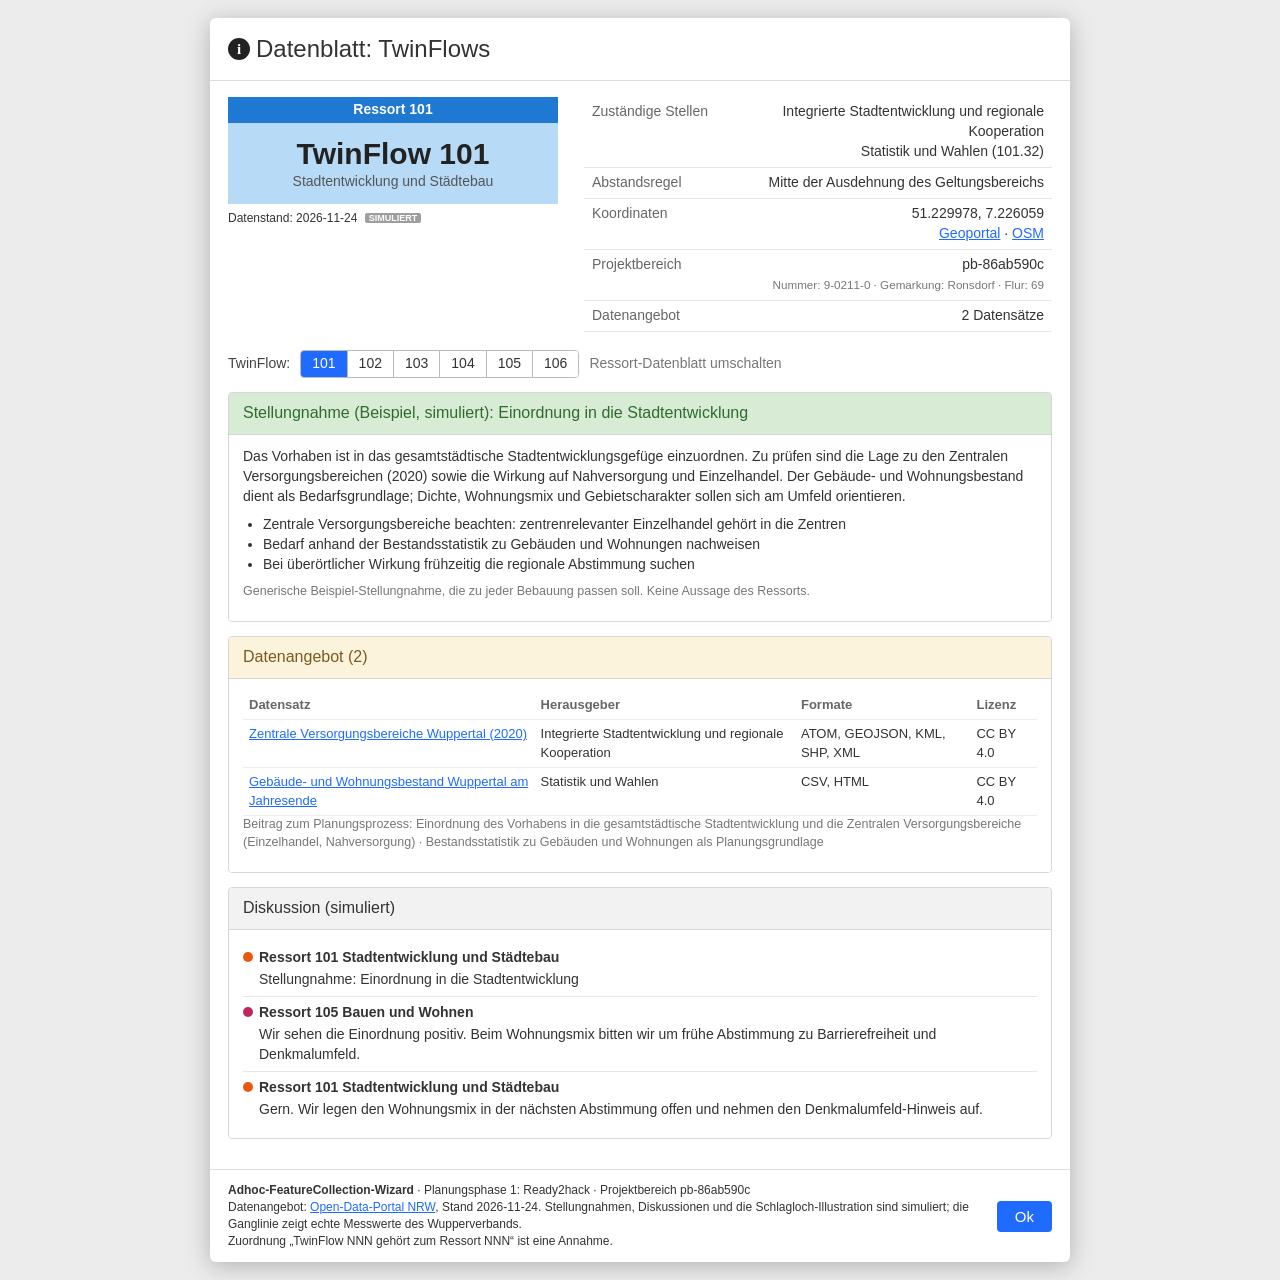
==== commit f0ad7163: "Publish Projektbereich pb-86ab590c (Planungsphase 0 + 1, inkl. Entwurf und Datenblatt) 2026-11-27T14" ====
--- a/published/twinflow-datenblatt.html
+++ b/published/twinflow-datenblatt.html
@@ -30,9 +30,9 @@
           <table class="kv"><tbody>
             <tr><td>Zuständige Stellen</td><td>Integrierte Stadtentwicklung und regionale Kooperation<br>Statistik und Wahlen (101.32)</td></tr>
             <tr><td>Abstandsregel</td><td>Mitte der Ausdehnung des Geltungsbereichs</td></tr>
-            <tr><td>Lage</td><td>auf die nächstgelegene Stelle innerhalb des Geltungsbereichs verschoben (ca. 2 m)</td></tr>
-            <tr><td>Koordinaten</td><td class="num">51.256197, 7.149384<br><a href="https://digital-twin-wuppertal-live.github.io/geoportal/#/?lat=51.256197&lng=7.149384&zoom=20">Geoportal</a> · <a href="https://www.openstreetmap.org/?mlat=51.256197&mlon=7.149384#map=19/51.256197/7.149384">OSM</a></td></tr>
-            <tr><td>Projektbereich</td><td>pb-63bd9074<br><small>Flur: 158 · Flurstück 159 · Größe: ca. 190 m²</small></td></tr>
+            
+            <tr><td>Koordinaten</td><td class="num">51.229978, 7.226059<br><a href="https://digital-twin-wuppertal-live.github.io/geoportal/#/?lat=51.229978&lng=7.226059&zoom=20">Geoportal</a> · <a href="https://www.openstreetmap.org/?mlat=51.229978&mlon=7.226059#map=19/51.229978/7.226059">OSM</a></td></tr>
+            <tr><td>Projektbereich</td><td>pb-86ab590c<br><small>Nummer: 9-0211-0 · Gemarkung: Ronsdorf · Flur: 69</small></td></tr>
             <tr><td>Datenangebot</td><td>2 Datensätze</td></tr>
           </tbody></table>
         </div>
@@ -57,9 +57,9 @@
           <table class="kv"><tbody>
             <tr><td>Zuständige Stellen</td><td>Liegenschaftskataster (102.2101)<br>Auszüge Planungsrechtskataster / Planungsrechtskarten (102.13)<br>Stadtkartographie (102.3201)<br>Raumbezogene Informationsverarbeitung<br>Geschäftsstelle Gutachterausschuss (102.01)<br>Geodatenzentrum</td></tr>
             <tr><td>Abstandsregel</td><td>20 % der Ost-West-Ausdehnung westlich der Mitte</td></tr>
-            <tr><td>Lage</td><td>auf die nächstgelegene Stelle innerhalb des Geltungsbereichs verschoben (ca. 31 m)</td></tr>
-            <tr><td>Koordinaten</td><td class="num">51.256209, 7.148482<br><a href="https://digital-twin-wuppertal-live.github.io/geoportal/#/?lat=51.256209&lng=7.148482&zoom=20">Geoportal</a> · <a href="https://www.openstreetmap.org/?mlat=51.256209&mlon=7.148482#map=19/51.256209/7.148482">OSM</a></td></tr>
-            <tr><td>Projektbereich</td><td>pb-63bd9074<br><small>Flur: 158 · Flurstück 159 · Größe: ca. 190 m²</small></td></tr>
+            
+            <tr><td>Koordinaten</td><td class="num">51.229978, 7.224323<br><a href="https://digital-twin-wuppertal-live.github.io/geoportal/#/?lat=51.229978&lng=7.224323&zoom=20">Geoportal</a> · <a href="https://www.openstreetmap.org/?mlat=51.229978&mlon=7.224323#map=19/51.229978/7.224323">OSM</a></td></tr>
+            <tr><td>Projektbereich</td><td>pb-86ab590c<br><small>Nummer: 9-0211-0 · Gemarkung: Ronsdorf · Flur: 69</small></td></tr>
             <tr><td>Datenangebot</td><td>17 Datensätze</td></tr>
           </tbody></table>
         </div>
@@ -100,8 +100,8 @@
             <tr><td>Zuständige Stellen</td><td>Freiraumentwicklung und Stadtökologie (103.12)<br>Stadtbaummanagement</td></tr>
             <tr><td>Abstandsregel</td><td>20 % der Ost-West-Ausdehnung östlich der Mitte</td></tr>
             
-            <tr><td>Koordinaten</td><td class="num">51.256197, 7.149782<br><a href="https://digital-twin-wuppertal-live.github.io/geoportal/#/?lat=51.256197&lng=7.149782&zoom=20">Geoportal</a> · <a href="https://www.openstreetmap.org/?mlat=51.256197&mlon=7.149782#map=19/51.256197/7.149782">OSM</a></td></tr>
-            <tr><td>Projektbereich</td><td>pb-63bd9074<br><small>Flur: 158 · Flurstück 159 · Größe: ca. 190 m²</small></td></tr>
+            <tr><td>Koordinaten</td><td class="num">51.229978, 7.227795<br><a href="https://digital-twin-wuppertal-live.github.io/geoportal/#/?lat=51.229978&lng=7.227795&zoom=20">Geoportal</a> · <a href="https://www.openstreetmap.org/?mlat=51.229978&mlon=7.227795#map=19/51.229978/7.227795">OSM</a></td></tr>
+            <tr><td>Projektbereich</td><td>pb-86ab590c<br><small>Nummer: 9-0211-0 · Gemarkung: Ronsdorf · Flur: 69</small></td></tr>
             <tr><td>Datenangebot</td><td>3 Datensätze</td></tr>
           </tbody></table>
         </div>
@@ -127,9 +127,9 @@
           <table class="kv"><tbody>
             <tr><td>Zuständige Stellen</td><td>Straßen und Verkehrsplanung (104.5)<br>Nahmobilität (104.54)<br>Öffentliche Beleuchtung (104.25)<br>Gesamtverkehrsplanung und ÖPNV-Aufgabenträger<br>Nahverkehrsplanung<br>Parkausweise und Ausnahmegenehmigung Fahrverbote</td></tr>
             <tr><td>Abstandsregel</td><td>20 % der Nord-Süd-Ausdehnung nördlich der Mitte</td></tr>
-            <tr><td>Lage</td><td>auf die nächstgelegene Stelle innerhalb des Geltungsbereichs verschoben (ca. 12 m)</td></tr>
-            <tr><td>Koordinaten</td><td class="num">51.256250, 7.149517<br><a href="https://digital-twin-wuppertal-live.github.io/geoportal/#/?lat=51.256250&lng=7.149517&zoom=20">Geoportal</a> · <a href="https://www.openstreetmap.org/?mlat=51.256250&mlon=7.149517#map=19/51.256250/7.149517">OSM</a></td></tr>
-            <tr><td>Projektbereich</td><td>pb-63bd9074<br><small>Flur: 158 · Flurstück 159 · Größe: ca. 190 m²</small></td></tr>
+            <tr><td>Lage</td><td>auf die nächstgelegene Stelle innerhalb des Geltungsbereichs verschoben (ca. 35 m)</td></tr>
+            <tr><td>Koordinaten</td><td class="num">51.230931, 7.226059<br><a href="https://digital-twin-wuppertal-live.github.io/geoportal/#/?lat=51.230931&lng=7.226059&zoom=20">Geoportal</a> · <a href="https://www.openstreetmap.org/?mlat=51.230931&mlon=7.226059#map=19/51.230931/7.226059">OSM</a></td></tr>
+            <tr><td>Projektbereich</td><td>pb-86ab590c<br><small>Nummer: 9-0211-0 · Gemarkung: Ronsdorf · Flur: 69</small></td></tr>
             <tr><td>Datenangebot</td><td>11 Datensätze</td></tr>
           </tbody></table>
         </div>
@@ -164,8 +164,8 @@
             <tr><td>Zuständige Stellen</td><td>Denkmalschutz und Denkmalpflege (105.03)<br>Bauordnungsbehörde</td></tr>
             <tr><td>Abstandsregel</td><td>20 % der Nord-Süd-Ausdehnung südlich der Mitte</td></tr>
             
-            <tr><td>Koordinaten</td><td class="num">51.256103, 7.149357<br><a href="https://digital-twin-wuppertal-live.github.io/geoportal/#/?lat=51.256103&lng=7.149357&zoom=20">Geoportal</a> · <a href="https://www.openstreetmap.org/?mlat=51.256103&mlon=7.149357#map=19/51.256103/7.149357">OSM</a></td></tr>
-            <tr><td>Projektbereich</td><td>pb-63bd9074<br><small>Flur: 158 · Flurstück 159 · Größe: ca. 190 m²</small></td></tr>
+            <tr><td>Koordinaten</td><td class="num">51.228708, 7.226059<br><a href="https://digital-twin-wuppertal-live.github.io/geoportal/#/?lat=51.228708&lng=7.226059&zoom=20">Geoportal</a> · <a href="https://www.openstreetmap.org/?mlat=51.228708&mlon=7.226059#map=19/51.228708/7.226059">OSM</a></td></tr>
+            <tr><td>Projektbereich</td><td>pb-86ab590c<br><small>Nummer: 9-0211-0 · Gemarkung: Ronsdorf · Flur: 69</small></td></tr>
             <tr><td>Datenangebot</td><td>3 Datensätze</td></tr>
           </tbody></table>
         </div>
@@ -192,8 +192,8 @@
             <tr><td>Zuständige Stellen</td><td>Untere Immissionsschutz- und Abfallwirtschaftsbehörde<br>Landschaftsplanung und -pflege, Untere Naturschutzbehörde</td></tr>
             <tr><td>Abstandsregel</td><td>40 % der Ost-West-Ausdehnung östlich der Mitte (zwei Schritte von 20 %)</td></tr>
             
-            <tr><td>Koordinaten</td><td class="num">51.256197, 7.150207<br><a href="https://digital-twin-wuppertal-live.github.io/geoportal/#/?lat=51.256197&lng=7.150207&zoom=20">Geoportal</a> · <a href="https://www.openstreetmap.org/?mlat=51.256197&mlon=7.150207#map=19/51.256197/7.150207">OSM</a></td></tr>
-            <tr><td>Projektbereich</td><td>pb-63bd9074<br><small>Flur: 158 · Flurstück 159 · Größe: ca. 190 m²</small></td></tr>
+            <tr><td>Koordinaten</td><td class="num">51.229978, 7.229531<br><a href="https://digital-twin-wuppertal-live.github.io/geoportal/#/?lat=51.229978&lng=7.229531&zoom=20">Geoportal</a> · <a href="https://www.openstreetmap.org/?mlat=51.229978&mlon=7.229531#map=19/51.229978/7.229531">OSM</a></td></tr>
+            <tr><td>Projektbereich</td><td>pb-86ab590c<br><small>Nummer: 9-0211-0 · Gemarkung: Ronsdorf · Flur: 69</small></td></tr>
             <tr><td>Datenangebot</td><td>9 Datensätze</td></tr>
           </tbody></table>
         </div>
@@ -223,7 +223,7 @@
         <div class="panel grey"><div class="ph">Diskussion (simuliert)</div><div class="pb">
           <div class="msg"><span class="dot" style="background:#2b8a3e"></span><b>Ressort 106 Umweltschutz</b><div>Stellungnahme: Immissionsschutz, Naturschutz und Hochwasser</div></div><div class="msg"><span class="dot" style="background:#7b3fa0"></span><b>Ressort 102 Vermessung, Katasteramt und Geodaten</b><div>Hochwassergefahrenkarte, Starkregensimulation und Höhenlinien 2020 liefern wir im Geoportal. Für die Fließwegbetrachtung sind die Höhenlinien nützlich.</div></div><div class="msg"><span class="dot" style="background:#2b8a3e"></span><b>Ressort 106 Umweltschutz</b><div>Danke. Im Bauantrag brauchen wir die Entwässerungsplanung mit Rückhaltevolumen und den Nachweis zur Regenwasserbewirtschaftung.</div></div></div></div>
       </section></div>
-<div class="mf"><div class="sp"><b>Adhoc-FeatureCollection-Wizard</b> · Planungsphase 1: Ready2hack · Projektbereich pb-63bd9074<br>
+<div class="mf"><div class="sp"><b>Adhoc-FeatureCollection-Wizard</b> · Planungsphase 1: Ready2hack · Projektbereich pb-86ab590c<br>
 Datenangebot: <a href="https://ckan.open.nrw.de/organization/wuppertal">Open-Data-Portal NRW</a>, Stand 2026-11-24. Stellungnahmen, Diskussionen und die Schlagloch-Illustration sind simuliert; die Ganglinie zeigt echte Messwerte des Wupperverbands.<br>
 Zuordnung „TwinFlow NNN gehört zum Ressort NNN“ ist eine Annahme.</div><button class="btn" onclick="window.close();history.length>1&&history.back()">Ok</button></div>
 </div>
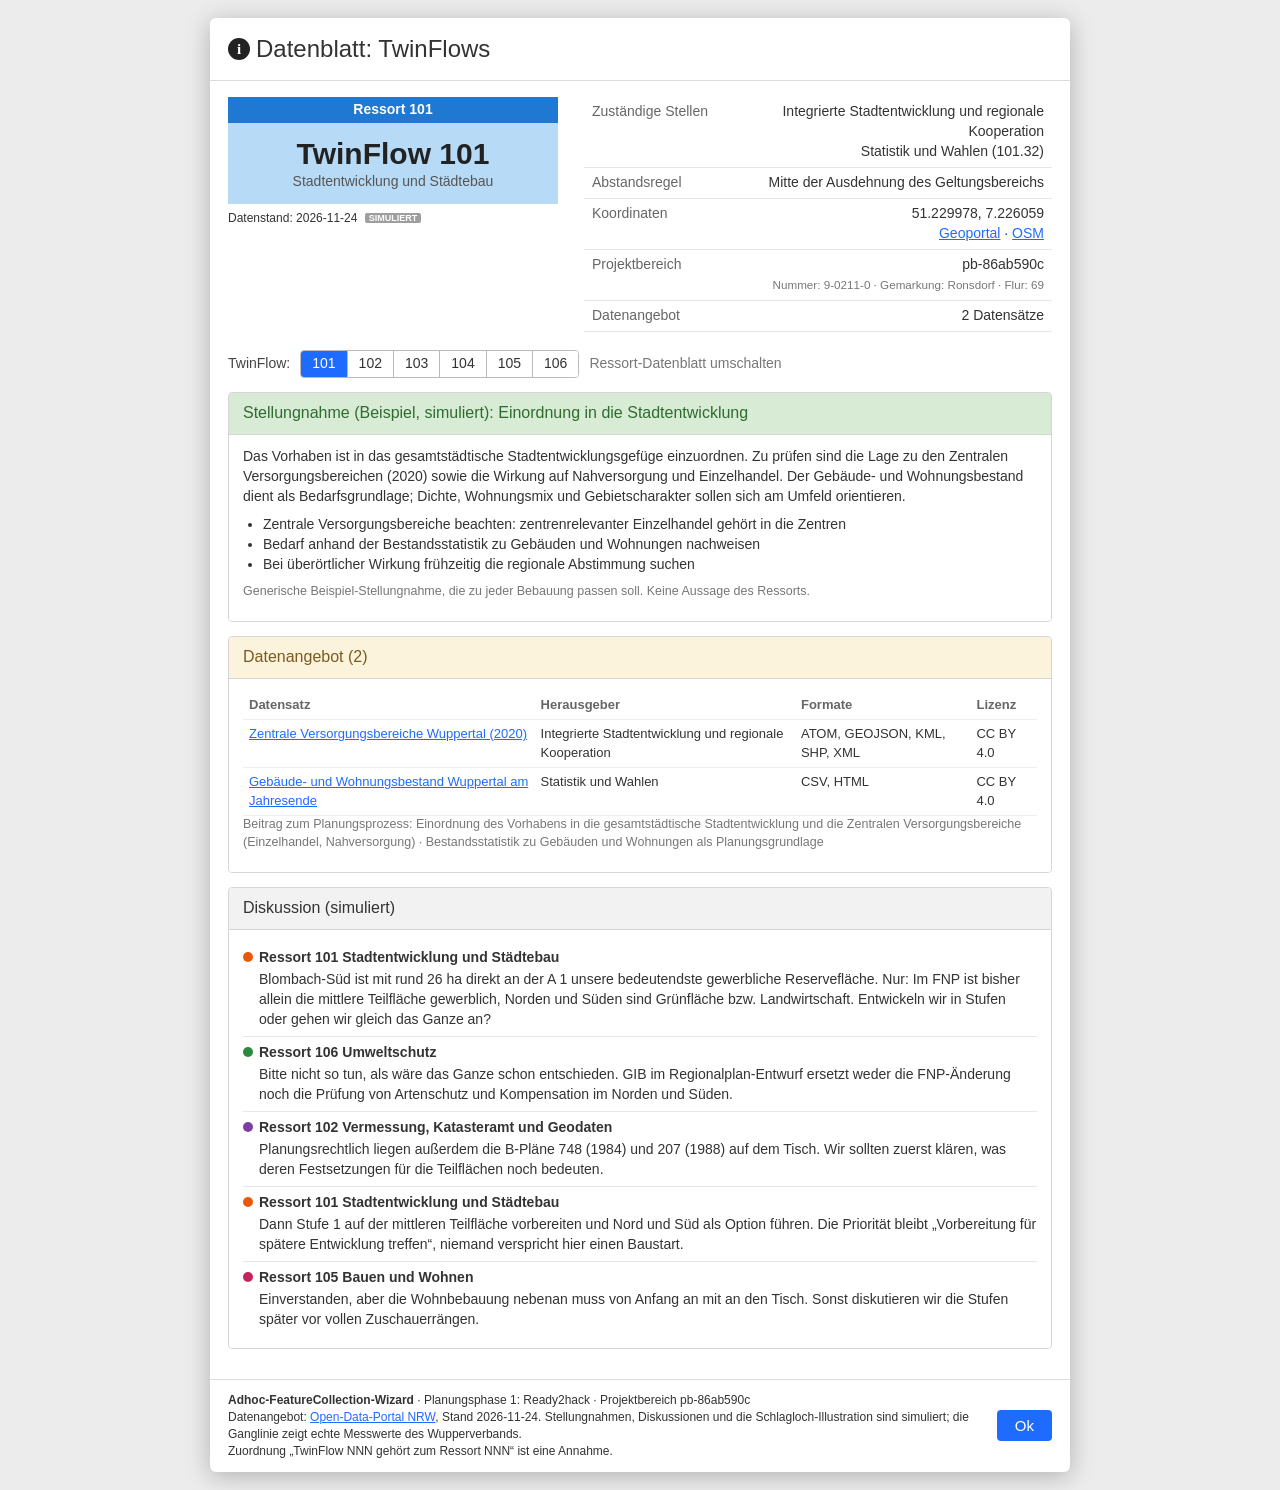
==== commit 6cabc898: "Publish Projektbereich pb-86ab590c (Planungsphase 0 bis 2, inkl. Entwürfen und Datenblatt) 2026-11-2" ====
--- a/published/twinflow-datenblatt.html
+++ b/published/twinflow-datenblatt.html
@@ -48,7 +48,7 @@
           <tr><td><a href="https://ckan.open.nrw.de/dataset/gebaude-und-wohnungsbestand-wuppertal-am-jahresende-w">Gebäude- und Wohnungsbestand Wuppertal am Jahresende</a></td><td>Statistik und Wahlen</td><td>CSV, HTML</td><td>CC BY 4.0</td></tr></tbody></table>
           <p class="note">Beitrag zum Planungsprozess: Einordnung des Vorhabens in die gesamtstädtische Stadtentwicklung und die Zentralen Versorgungsbereiche (Einzelhandel, Nahversorgung) · Bestandsstatistik zu Gebäuden und Wohnungen als Planungsgrundlage</p></div></div>
         <div class="panel grey"><div class="ph">Diskussion (simuliert)</div><div class="pb">
-          <div class="msg"><span class="dot" style="background:#e8590c"></span><b>Ressort 101 Stadtentwicklung und Städtebau</b><div>Stellungnahme: Einordnung in die Stadtentwicklung</div></div><div class="msg"><span class="dot" style="background:#c2255c"></span><b>Ressort 105 Bauen und Wohnen</b><div>Wir sehen die Einordnung positiv. Beim Wohnungsmix bitten wir um frühe Abstimmung zu Barrierefreiheit und Denkmalumfeld.</div></div><div class="msg"><span class="dot" style="background:#e8590c"></span><b>Ressort 101 Stadtentwicklung und Städtebau</b><div>Gern. Wir legen den Wohnungsmix in der nächsten Abstimmung offen und nehmen den Denkmalumfeld-Hinweis auf.</div></div></div></div>
+          <div class="msg"><span class="dot" style="background:#e8590c"></span><b>Ressort 101 Stadtentwicklung und Städtebau</b><div>Blombach-Süd ist mit rund 26 ha direkt an der A 1 unsere bedeutendste gewerbliche Reservefläche. Nur: Im FNP ist bisher allein die mittlere Teilfläche gewerblich, Norden und Süden sind Grünfläche bzw. Landwirtschaft. Entwickeln wir in Stufen oder gehen wir gleich das Ganze an?</div></div><div class="msg"><span class="dot" style="background:#2b8a3e"></span><b>Ressort 106 Umweltschutz</b><div>Bitte nicht so tun, als wäre das Ganze schon entschieden. GIB im Regionalplan-Entwurf ersetzt weder die FNP-Änderung noch die Prüfung von Artenschutz und Kompensation im Norden und Süden.</div></div><div class="msg"><span class="dot" style="background:#7b3fa0"></span><b>Ressort 102 Vermessung, Katasteramt und Geodaten</b><div>Planungsrechtlich liegen außerdem die B-Pläne 748 (1984) und 207 (1988) auf dem Tisch. Wir sollten zuerst klären, was deren Festsetzungen für die Teilflächen noch bedeuten.</div></div><div class="msg"><span class="dot" style="background:#e8590c"></span><b>Ressort 101 Stadtentwicklung und Städtebau</b><div>Dann Stufe 1 auf der mittleren Teilfläche vorbereiten und Nord und Süd als Option führen. Die Priorität bleibt „Vorbereitung für spätere Entwicklung treffen“, niemand verspricht hier einen Baustart.</div></div><div class="msg"><span class="dot" style="background:#c2255c"></span><b>Ressort 105 Bauen und Wohnen</b><div>Einverstanden, aber die Wohnbebauung nebenan muss von Anfang an mit an den Tisch. Sonst diskutieren wir die Stufen später vor vollen Zuschauerrängen.</div></div></div></div>
       </section>
       <section class="tf" id="twinflow-102" hidden>
         <div class="top">
@@ -90,7 +90,7 @@
           <tr><td><a href="https://ckan.open.nrw.de/dataset/hohenlinien-wuppertal-2020-w">Höhenlinien Wuppertal 2020</a><br><small>Herausgeber Geobasis NRW</small></td><td>Geobasis NRW</td><td>ATOM, GEOJSON, HTML, KML, SHP, XML, ZIP</td><td>CC BY 4.0</td></tr></tbody></table>
           <p class="note">Beitrag zum Planungsprozess: Amtliche Grundlagen: Flurstücke, Gebäude und tatsächliche Nutzung (ALKIS), Adressen, Straßenverzeichnis, Stadtkarten · Planungsrecht: Bebauungspläne (rechtsverbindlich und laufend), Flächennutzungsplan, Satzungen, Schutzgebiete; Auszüge Planungsrecht · Vermessung: Amtlicher Lageplan, Fortführungsvermessungen, Grenzniederschrift (Leistungen laut wuppertal.de) · Baulasten und Dienstbarkeiten (Auszüge Baulastenverzeichnis) · Grundstücksmarkt: Grundstücksmarktberichte der Geschäftsstelle Gutachterausschuss · Geodatenzentrum als Anlaufstelle für Abgabe und Verkauf von Geodaten</p></div></div>
         <div class="panel grey"><div class="ph">Diskussion (simuliert)</div><div class="pb">
-          <div class="msg"><span class="dot" style="background:#7b3fa0"></span><b>Ressort 102 Vermessung, Katasteramt und Geodaten</b><div>Stellungnahme: Kataster, Vermessung und Planungsrecht</div></div><div class="msg"><span class="dot" style="background:#c2255c"></span><b>Ressort 105 Bauen und Wohnen</b><div>Ist die Gebäudeeinmessung nach Fertigstellung als Hinweis in der Baugenehmigung verankert?</div></div><div class="msg"><span class="dot" style="background:#7b3fa0"></span><b>Ressort 102 Vermessung, Katasteramt und Geodaten</b><div>Ja, die Meldung kommt von der Bauordnung. Bitte den Fertigstellungstermin zeitnah weitergeben, damit wir die Einmessung einplanen.</div></div></div></div>
+          <div class="msg"><span class="dot" style="background:#7b3fa0"></span><b>Ressort 102 Vermessung, Katasteramt und Geodaten</b><div>Der Knackpunkt ist das Eigentum: Privatpersonen, private Gesellschaften und öffentliche Institutionen. In den Gesprächen 2021 haben die Privaten weder Verkaufs- noch Entwicklungsbereitschaft gezeigt. Ohne Bodenordnung planen wir auf fremdem Grund.</div></div><div class="msg"><span class="dot" style="background:#e8590c"></span><b>Ressort 101 Stadtentwicklung und Städtebau</b><div>Der Sachstand nennt Umlegung und Vorkaufssatzung als Instrumente, die intensiver geprüft werden sollen. Können wir dafür eine Eigentümerkarte je Teilfläche bekommen?</div></div><div class="msg"><span class="dot" style="background:#7b3fa0"></span><b>Ressort 102 Vermessung, Katasteramt und Geodaten</b><div>Intern ja, die gehört aber nicht ins öffentliche Datenblatt. Vorsicht bei der Erwartung: Die Vorkaufssatzung hilft erst, wenn jemand verkauft. Eine Umlegung greift weiter, braucht aber einen langen Atem.</div></div><div class="msg"><span class="dot" style="background:#c2255c"></span><b>Ressort 105 Bauen und Wohnen</b><div>Dann ist „Verfügbarkeit: nicht kalkulierbar“ wohl noch höflich formuliert.</div></div><div class="msg"><span class="dot" style="background:#e8590c"></span><b>Ressort 101 Stadtentwicklung und Städtebau</b><div>Deshalb Flächengedächnis: Jede Gesprächsrunde und jeden Eigentümerwechsel an der Fläche festhalten, damit wir bei einem Gelegenheitsfenster nicht wieder bei null anfangen.</div></div></div></div>
       </section>
       <section class="tf" id="twinflow-103" hidden>
         <div class="top">
@@ -118,7 +118,7 @@
           <tr><td><a href="https://ckan.open.nrw.de/dataset/einzelbaum-kronenumringe-aus-luftbildern-2021-wuppertal-w">Einzelbaum Kronenumringe aus Luftbildern (2021) Wuppertal</a><br><small>Herausgeber EFTAS, über Geodaten bereitgestellt</small></td><td>EFTAS Fernerkundung Technologietransfer GmbH aus Münster</td><td>ATOM, GPKG, HTML, XML</td><td>CC BY 4.0</td></tr></tbody></table>
           <p class="note">Beitrag zum Planungsprozess: Freiraum im Umfeld: Kleingartenanlagen und Grünflächen · Baumbestand (Standorte und Kronen) für Baumschutz und Pflanzkonzepte</p></div></div>
         <div class="panel grey"><div class="ph">Diskussion (simuliert)</div><div class="pb">
-          <div class="msg"><span class="dot" style="background:#0b6bcb"></span><b>Ressort 103 Grünflächen und Forsten</b><div>Stellungnahme: Freiraum und Baumbestand</div></div><div class="msg"><span class="dot" style="background:#d4a000"></span><b>Ressort 104 Straßen und Verkehr</b><div>Die Bäume entlang der Stellplätze bitte mit uns auf Leitungen und Sichtdreiecke abstimmen.</div></div><div class="msg"><span class="dot" style="background:#0b6bcb"></span><b>Ressort 103 Grünflächen und Forsten</b><div>Einverstanden. Wir liefern eine Pflanzliste mit Standortansprüchen und passen Standorte bei Konflikten an.</div></div></div></div>
+          <div class="msg"><span class="dot" style="background:#0b6bcb"></span><b>Ressort 103 Grünflächen und Forsten</b><div>Rundherum Wald, Grünland und ein Spiel- bzw. Bolzplatz, Teile der Fläche selbst sind Grünfläche oder Landwirtschaft. Wenn hier Gewerbe kommt, will ich vorher wissen, was erhalten bleibt und wo ausgeglichen wird.</div></div><div class="msg"><span class="dot" style="background:#e8590c"></span><b>Ressort 101 Stadtentwicklung und Städtebau</b><div>Ganz ohne Eingriff wird es nicht gehen. Welche Bereiche wären für euch als Puffer unverzichtbar?</div></div><div class="msg"><span class="dot" style="background:#0b6bcb"></span><b>Ressort 103 Grünflächen und Forsten</b><div>Der Übergang zum Wald und zur Wohnbebauung, außerdem eine Wegeverbindung, die man auch zu Fuß gern nutzt. Der Bolzplatz darf nicht einfach zwischen Lieferzufahrten enden.</div></div><div class="msg"><span class="dot" style="background:#2b8a3e"></span><b>Ressort 106 Umweltschutz</b><div>Die Kompensationsflächen bitte jetzt mitsuchen. Wer erst nach dem Entwurf anfängt, findet in der Nähe nichts mehr.</div></div><div class="msg"><span class="dot" style="background:#d4a000"></span><b>Ressort 104 Straßen und Verkehr</b><div>Puffer ja, aber nicht genau dort, wo die einzige machbare Zufahrt liegen könnte. Lasst uns die Trasse und das Grün auf einem Plan zusammen ansehen.</div></div></div></div>
       </section>
       <section class="tf" id="twinflow-104" hidden>
         <div class="top">
@@ -154,7 +154,7 @@
           <tr><td><a href="https://ckan.open.nrw.de/dataset/burgerbeteiligung-zur-fortschreibung-des-wuppertaler-nahverkehrsplans-w">Bürgerbeteiligung zur Fortschreibung des Wuppertaler Nahverkehrsplans</a></td><td>Nahverkehrsplanung und ÖPNV-Aufgabenträgerschaft</td><td>XLS</td><td>CC BY 4.0</td></tr></tbody></table>
           <p class="note">Beitrag zum Planungsprozess: Erschließung und Verkehrsberuhigung: Tempo-30-Zonen · Parken: Bewohnerparkzonen und -bereiche, City-Parkflächen und -zonen für das Stellplatzkonzept · ÖPNV und Multimodalität: Park and Ride, Bike and Ride, Nahverkehrsplan mit Bürgerbeteiligung · Radverkehr: Radabstellanlagen · Öffentliche Beleuchtung: Bestand der Straßenbeleuchtung</p></div></div>
         <div class="panel grey"><div class="ph">Diskussion (simuliert)</div><div class="pb">
-          <div class="msg"><span class="dot" style="background:#d4a000"></span><b>Ressort 104 Straßen und Verkehr</b><div>Stellungnahme: Erschließung, Parken und Verkehr</div></div><div class="msg"><span class="dot" style="background:#2b8a3e"></span><b>Ressort 106 Umweltschutz</b><div>Beim Baustellenverkehr bitte Umweltzone und NO2-Belastung im Blick behalten. Routen so wählen, dass Belastungsschwerpunkte nicht zusätzlich getroffen werden.</div></div><div class="msg"><span class="dot" style="background:#d4a000"></span><b>Ressort 104 Straßen und Verkehr</b><div>Die Routen legen wir im Verkehrskonzept fest und stimmen sie mit euch ab. Die Instandsetzung des Schlaglochs setzen wir vor Baubeginn an.</div></div></div></div>
+          <div class="msg"><span class="dot" style="background:#d4a000"></span><b>Ressort 104 Straßen und Verkehr</b><div>Die Lage an der Anschlussstelle Wuppertal-Ronsdorf ist top, der ÖPNV laut Kataster „nicht zufriedenstellend“, und das Gelände ist bewegt. Gute Autobahnnähe allein ist noch keine Erschließung.</div></div><div class="msg"><span class="dot" style="background:#c2255c"></span><b>Ressort 105 Bauen und Wohnen</b><div>Die Anwohnenden werden als Erstes fragen, ob der Lkw-Verkehr durch ihre Straße fährt. Was sagen wir denen?</div></div><div class="msg"><span class="dot" style="background:#d4a000"></span><b>Ressort 104 Straßen und Verkehr</b><div>Ziel ist die direkte Führung zur A 1, nicht durchs Wohngebiet. Die Machbarkeitsstudie von 2013 hat erste Fragen zur Erschließung geklärt, ist aber über zehn Jahre alt. Wir brauchen eine Aktualisierung und die Abstimmung mit der Autobahn GmbH.</div></div><div class="msg"><span class="dot" style="background:#2b8a3e"></span><b>Ressort 106 Umweltschutz</b><div>Und bitte nicht nur Straße planen. Mit Bushaltestelle in der Nähe sollte es Takt und sichere Rad- und Fußwege geben, sonst kommt jede Schicht einzeln mit dem Auto.</div></div><div class="msg"><span class="dot" style="background:#d4a000"></span><b>Ressort 104 Straßen und Verkehr</b><div>Notiert. Das Schlagloch aus der Bestandsaufnahme setzen wir auf die Liste, bevor Baustellenverkehr daraus eine Kraterlandschaft macht.</div></div></div></div>
       </section>
       <section class="tf" id="twinflow-105" hidden>
         <div class="top">
@@ -182,7 +182,7 @@
           <tr><td><a href="https://ckan.open.nrw.de/dataset/nicht-rechtsverbindliche-denkmalbereichssatzungen-wuppertal-w">Nicht rechtsverbindliche Denkmalbereichssatzungen Wuppertal</a></td><td>Denkmalschutz und Denkmalpflege</td><td>ATOM, GEOJSON, KML, SHP, XML</td><td>CC BY-ND 4.0</td></tr></tbody></table>
           <p class="note">Beitrag zum Planungsprozess: Denkmalschutz: Baudenkmäler und Denkmalbereichssatzungen (rechtsverbindlich und nicht rechtsverbindlich) im Umfeld · Bauordnung: Baugenehmigungsverfahren; nach Fertigstellung meldet die Bauordnungsbehörde die Gebäudedaten an Ressort 102 (Gebäudeeinmessung)</p></div></div>
         <div class="panel grey"><div class="ph">Diskussion (simuliert)</div><div class="pb">
-          <div class="msg"><span class="dot" style="background:#c2255c"></span><b>Ressort 105 Bauen und Wohnen</b><div>Stellungnahme: Bauordnung und Denkmalschutz</div></div><div class="msg"><span class="dot" style="background:#e8590c"></span><b>Ressort 101 Stadtentwicklung und Städtebau</b><div>Bitte den Denkmalbereich frühzeitig klären, das beeinflusst die zulässige Dichte.</div></div><div class="msg"><span class="dot" style="background:#c2255c"></span><b>Ressort 105 Bauen und Wohnen</b><div>Wir prüfen den Umgebungsschutz, sobald die Entwurfsplanung vorliegt, und melden uns mit Auflagen.</div></div></div></div>
+          <div class="msg"><span class="dot" style="background:#c2255c"></span><b>Ressort 105 Bauen und Wohnen</b><div>Aus den Nachbarschaften erwarte ich Widerstand, wenn wir nur über Hallen und Zufahrten reden. Die angrenzende Wohnbebauung steht ausdrücklich bei den Planungseinschränkungen. Wie halten wir Abstand, Lärm und Höhen verträglich?</div></div><div class="msg"><span class="dot" style="background:#2b8a3e"></span><b>Ressort 106 Umweltschutz</b><div>Über eine Gliederung in der Bauleitplanung: ruhige Nutzungen an den Rand, lärmintensive Richtung Autobahn. Das gehört gutachterlich untersucht.</div></div><div class="msg"><span class="dot" style="background:#e8590c"></span><b>Ressort 101 Stadtentwicklung und Städtebau</b><div>Wenn wir den Rand zu stark beschneiden, bleibt von der Reservefläche weniger übrig, als alle im Kopf haben. Bei bewegtem Gelände schrumpfen die nutzbaren Plateaus ohnehin.</div></div><div class="msg"><span class="dot" style="background:#c2255c"></span><b>Ressort 105 Bauen und Wohnen</b><div>Lieber ehrlich kleiner als später beklagt. Zeigt den Leuten früh Geländeschnitte und ein einfaches 3D-Modell, nicht nur den Plan von oben.</div></div><div class="msg"><span class="dot" style="background:#0b6bcb"></span><b>Ressort 103 Grünflächen und Forsten</b><div>Dabei bitte die Gründächer und Baumreihen mit darstellen. Und zwar so, wie sie nach fünf Jahren aussehen, nicht nach fünfzig.</div></div></div></div>
       </section>
       <section class="tf" id="twinflow-106" hidden>
         <div class="top">
@@ -221,7 +221,7 @@
           <tr><td><a href="https://ckan.open.nrw.de/dataset/solarstromkataster-wuppertal-2022-w">Solarstromkataster Wuppertal 2022</a><br><small>thematisch nah, anderer Herausgeber</small></td><td>tetraeder.solar gmbh</td><td>CSV, HTML, PDF, XLSX</td><td>CC BY 4.0</td></tr></tbody></table>
           <p class="note">Beitrag zum Planungsprozess: Immissionsschutz: Luftqualität (NO2-Passivsammler, Luftmessstationen) und Umweltzonen · Landschaft und Naturschutz: rechtsverbindliche Landschaftspläne, Landschafts- und Naturschutzgebiete · Klima und Wasser (thematisch nah, andere Herausgeber): Hochwassergefahrenkarte, Starkregensimulation, Gründach- und Solarkataster</p></div></div>
         <div class="panel grey"><div class="ph">Diskussion (simuliert)</div><div class="pb">
-          <div class="msg"><span class="dot" style="background:#2b8a3e"></span><b>Ressort 106 Umweltschutz</b><div>Stellungnahme: Immissionsschutz, Naturschutz und Hochwasser</div></div><div class="msg"><span class="dot" style="background:#7b3fa0"></span><b>Ressort 102 Vermessung, Katasteramt und Geodaten</b><div>Hochwassergefahrenkarte, Starkregensimulation und Höhenlinien 2020 liefern wir im Geoportal. Für die Fließwegbetrachtung sind die Höhenlinien nützlich.</div></div><div class="msg"><span class="dot" style="background:#2b8a3e"></span><b>Ressort 106 Umweltschutz</b><div>Danke. Im Bauantrag brauchen wir die Entwässerungsplanung mit Rückhaltevolumen und den Nachweis zur Regenwasserbewirtschaftung.</div></div></div></div>
+          <div class="msg"><span class="dot" style="background:#2b8a3e"></span><b>Ressort 106 Umweltschutz</b><div>Vor jeder Euphorie: Kompensationspflichten und mögliche Artenschutzansprüche sind offen, die Entwässerung ist bei bewegtem Gelände anspruchsvoll. Gleichzeitig gibt es Interesse, auf dem Standort Solarstrom zu erzeugen. Reden wir darüber auch ernsthaft?</div></div><div class="msg"><span class="dot" style="background:#e8590c"></span><b>Ressort 101 Stadtentwicklung und Städtebau</b><div>Freiflächen-PV auf der bedeutendsten Gewerbereserve? Damit wäre die Fläche auf Jahre gebunden.</div></div><div class="msg"><span class="dot" style="background:#2b8a3e"></span><b>Ressort 106 Umweltschutz</b><div>Auf Jahre ungenutzt ist sie womöglich auch so, wenn die Eigentümer nicht mitziehen. Eine befristete Zwischennutzung wäre eine Prüfung wert, vielleicht mit PV später auf den Hallendächern.</div></div><div class="msg"><span class="dot" style="background:#7b3fa0"></span><b>Ressort 102 Vermessung, Katasteramt und Geodaten</b><div>Für eine Zwischennutzung brauchen wir trotzdem das Einverständnis der Eigentümer und eine klare Laufzeit, sonst wird aus „vorübergehend“ ein Dauerzustand.</div></div><div class="msg"><span class="dot" style="background:#d4a000"></span><b>Ressort 104 Straßen und Verkehr</b><div>Beim Wasser bitte die Studie von 2013 nicht ungeprüft übernehmen. Straßen und Rückhaltung müssen zusammen neu gerechnet werden.</div></div></div></div>
       </section></div>
 <div class="mf"><div class="sp"><b>Adhoc-FeatureCollection-Wizard</b> · Planungsphase 1: Ready2hack · Projektbereich pb-86ab590c<br>
 Datenangebot: <a href="https://ckan.open.nrw.de/organization/wuppertal">Open-Data-Portal NRW</a>, Stand 2026-11-24. Stellungnahmen, Diskussionen und die Schlagloch-Illustration sind simuliert; die Ganglinie zeigt echte Messwerte des Wupperverbands.<br>
